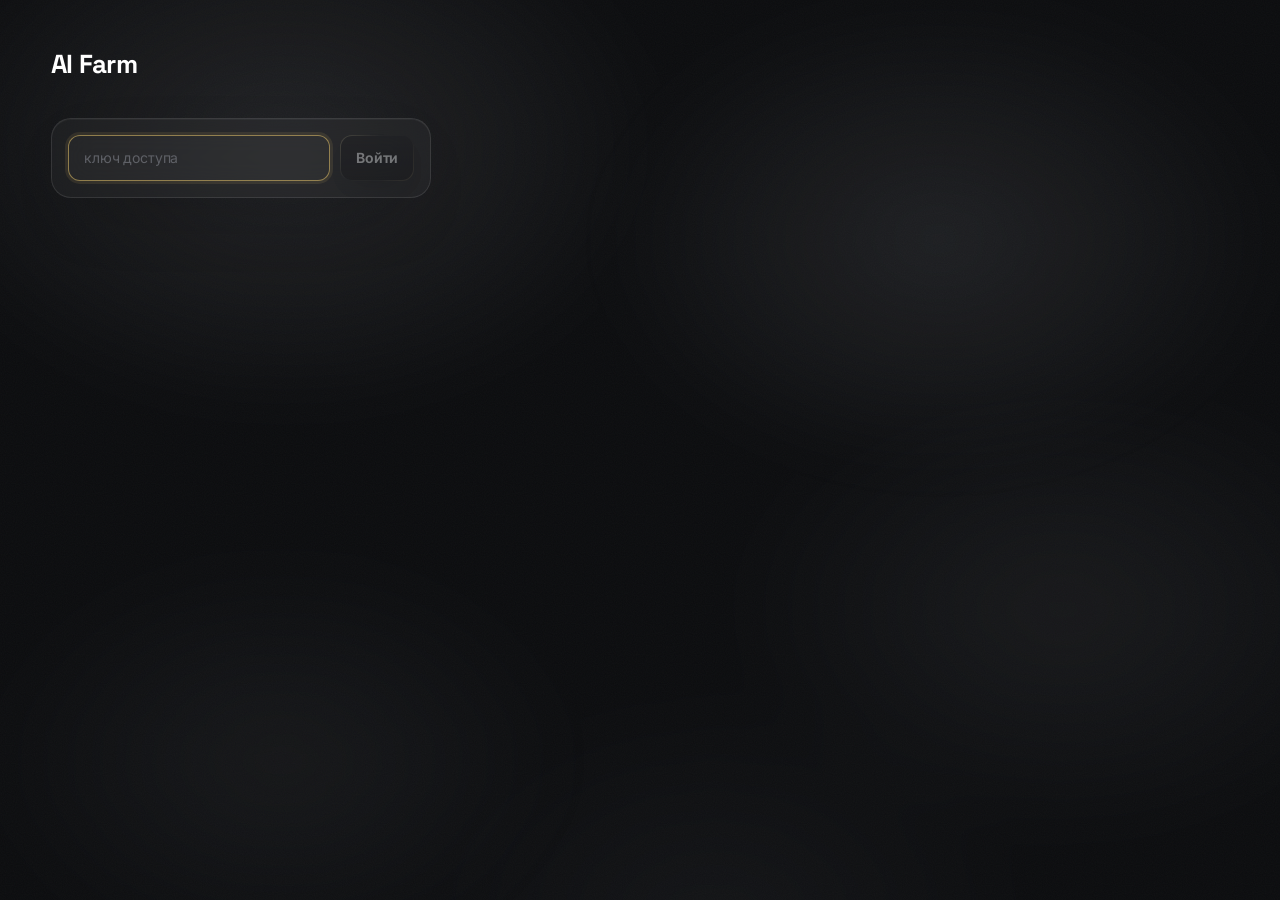
==== index.html @ 705cb027 "траты фермы за день по RunPod" ====
<!doctype html>
<html lang="ru">
  <head>
    <meta charset="UTF-8" />
    <meta name="viewport" content="width=device-width, initial-scale=1, viewport-fit=cover" />
    <meta name="theme-color" content="#050506" />
    <meta name="description" content="AI Farm — тренды, анализ, копия, судья, сохранение." />
    <meta name="apple-mobile-web-app-capable" content="yes" />
    <meta name="apple-mobile-web-app-status-bar-style" content="black-translucent" />
    <meta name="apple-mobile-web-app-title" content="AI Farm" />
    <link rel="icon" href="data:image/svg+xml,%3Csvg xmlns='http://www.w3.org/2000/svg' viewBox='0 0 64 64'%3E%3Cdefs%3E%3ClinearGradient id='g' x1='0' y1='0' x2='1' y2='1'%3E%3Cstop offset='0' stop-color='%23f4e3ad'/%3E%3Cstop offset='1' stop-color='%23a67f34'/%3E%3C/linearGradient%3E%3C/defs%3E%3Crect width='64' height='64' rx='16' fill='%23050506'/%3E%3Ctext x='32' y='43' font-size='26' font-family='Georgia,serif' font-weight='700' fill='url(%23g)' text-anchor='middle'%3EAF%3C/text%3E%3C/svg%3E" />
    <link rel="apple-touch-icon" href="data:image/svg+xml,%3Csvg xmlns='http://www.w3.org/2000/svg' viewBox='0 0 64 64'%3E%3Cdefs%3E%3ClinearGradient id='g' x1='0' y1='0' x2='1' y2='1'%3E%3Cstop offset='0' stop-color='%23f4e3ad'/%3E%3Cstop offset='1' stop-color='%23a67f34'/%3E%3C/linearGradient%3E%3C/defs%3E%3Crect width='64' height='64' rx='16' fill='%23050506'/%3E%3Ctext x='32' y='43' font-size='26' font-family='Georgia,serif' font-weight='700' fill='url(%23g)' text-anchor='middle'%3EAF%3C/text%3E%3C/svg%3E" />
    <link rel="manifest" href="./manifest.webmanifest" />
    <link rel="preconnect" href="https://fonts.googleapis.com" />
    <link rel="preconnect" href="https://fonts.gstatic.com" crossorigin />
    <link href="https://fonts.googleapis.com/css2?family=Space+Grotesk:wght@500;600;700&family=Inter:wght@400;500;600;700&display=swap" rel="stylesheet" />
    <title>AI Farm</title>
    <script type="module" crossorigin src="./assets/index-DPAg8Pio.js"></script>
    <link rel="stylesheet" crossorigin href="./assets/index-rNXYqJDM.css">
  </head>
  <body>
    <div id="root"></div>
  </body>
</html>
---- assets/index-rNXYqJDM.css ----
:root{--bg: #0c0d0f;--fg: #eef0f2;--mut: #9a9ca2;--dim: #5f6167;--gold: #dfc074;--gold-lite: #f4e3ad;--gold-deep: #a67f34;--ink: #14110a;--line: rgba(255, 255, 255, .1);--line-2: rgba(255, 255, 255, .06);--glass: rgba(255, 255, 255, .03);--glass-2: rgba(255, 255, 255, .05);--radius: 20px;--glow: 0 0 60px -14px rgba(223, 192, 116, .4);--shadow: 0 26px 70px -36px rgba(0, 0, 0, .95)}*{box-sizing:border-box}html,body{margin:0}html:before{content:"";position:fixed;top:-45%;right:-45%;bottom:-45%;left:-45%;z-index:-3;pointer-events:none;background:radial-gradient(closest-side,rgba(214,216,224,.11),transparent 66%),radial-gradient(closest-side,rgba(180,183,194,.07),transparent 66%),radial-gradient(closest-side,rgba(150,153,165,.05),transparent 66%);background-position:22% 16%,80% 66%,55% 95%;background-size:48% 48%,42% 42%,40% 40%;background-repeat:no-repeat;filter:blur(24px);animation:drift 20s ease-in-out infinite alternate}@keyframes drift{0%{transform:translate(-11%,-7%) scale(1) rotate(0)}50%{transform:translate(5%,4%) scale(1.1) rotate(7deg)}to{transform:translate(13%,9%) scale(1.2) rotate(-5deg)}}@media(prefers-reduced-motion:reduce){html:before{animation:none}}body{background:var(--bg);color:var(--fg);font:15px/1.55 Inter,-apple-system,BlinkMacSystemFont,Segoe UI,Roboto,system-ui,sans-serif;letter-spacing:-.011em;-webkit-font-smoothing:antialiased;min-height:100vh;overflow-x:hidden}body:before{content:"";position:fixed;top:-40%;right:-40%;bottom:-40%;left:-40%;z-index:-2;pointer-events:none;background:radial-gradient(closest-side,rgba(206,209,219,.1),transparent 65%),radial-gradient(closest-side,rgba(160,164,176,.07),transparent 65%);background-position:74% 26%,24% 82%;background-size:46% 46%,40% 40%;background-repeat:no-repeat;filter:blur(28px);animation:drift2 30s ease-in-out infinite alternate}@keyframes drift2{0%{transform:translate(9%,6%) scale(1) rotate(0)}50%{transform:translate(-3%,-2%) scale(1.08) rotate(-5deg)}to{transform:translate(-12%,-9%) scale(1.18) rotate(-10deg)}}body:after{content:"";position:fixed;top:0;right:0;bottom:0;left:0;z-index:-1;pointer-events:none;opacity:.035;background-image:url("data:image/svg+xml,%3Csvg xmlns='http://www.w3.org/2000/svg' width='140' height='140'%3E%3Cfilter id='n'%3E%3CfeTurbulence type='fractalNoise' baseFrequency='0.9' numOctaves='2'/%3E%3C/filter%3E%3Crect width='140' height='140' filter='url(%23n)'/%3E%3C/svg%3E")}.wrap{max-width:1500px;margin:0 auto;padding:44px clamp(20px,4vw,68px) 120px}header{display:flex;align-items:center;gap:14px;margin-bottom:34px}h1{font-family:Space Grotesk,-apple-system,sans-serif;font-size:26px;margin:0;font-weight:700;letter-spacing:-.03em;color:#fff}.sub{color:var(--mut);font-size:13px}.spend{flex:0 0 auto;font-size:12.5px;font-weight:600;color:#f6f3ec;background:var(--glass);border:1px solid var(--line);padding:7px 14px;border-radius:22px;white-space:nowrap;-webkit-backdrop-filter:blur(14px);backdrop-filter:blur(14px)}.tabs{display:flex;gap:4px;margin-bottom:28px;padding:6px;border-radius:16px;background:var(--glass);border:1px solid var(--line);-webkit-backdrop-filter:blur(18px);backdrop-filter:blur(18px);overflow-x:auto;-webkit-overflow-scrolling:touch;scrollbar-width:none;box-shadow:var(--shadow)}.tabs::-webkit-scrollbar{display:none}.tabs button{flex:1 1 0;white-space:nowrap;background:transparent;border:1px solid transparent;color:var(--mut);border-radius:11px;padding:10px 14px;font-size:13.5px;font-weight:600;transition:all .2s ease;display:inline-flex;align-items:center;justify-content:center;gap:7px}.tabs button svg{width:15px;height:15px;flex:0 0 auto;opacity:.85}.tabs button:hover{color:var(--fg)}.tabs button.on{color:#f6f3ec;border-color:#e7c56b59;background:linear-gradient(150deg,#e7c56b29,#e7c56b0d);box-shadow:0 5px 20px -8px #e7c56b80,inset 0 1px #ffffff14}input,select,button,textarea{font:inherit;color:var(--fg);letter-spacing:inherit;background:var(--glass);border:1px solid var(--line);border-radius:12px;padding:11px 15px;font-size:14px;transition:all .2s ease;outline:none}input::placeholder{color:var(--dim)}input[type=checkbox]{accent-color:var(--gold);width:17px;height:17px;cursor:pointer}input:focus,select:focus{border-color:#e7c56b8c;box-shadow:0 0 0 3px #e7c56b1a}button{cursor:pointer;font-weight:650}button:not(.ghost):not(.tabs button):not(.jactions button):not(.chip):not(.sel-btn){color:var(--fg);font-weight:650;border:1px solid transparent;background:linear-gradient(180deg,#1d1d21,#161619) padding-box,linear-gradient(130deg,rgba(244,227,173,.4),transparent 38%,transparent 66%,rgba(223,192,116,.22)) border-box;box-shadow:0 10px 26px -16px #000c}button:not(.ghost):not(.tabs button):not(.jactions button):not(.chip):not(.sel-btn):hover{filter:none;background:linear-gradient(180deg,#1d1d21,#161619) padding-box,linear-gradient(130deg,rgba(244,227,173,.7),transparent 40%,transparent 62%,rgba(223,192,116,.5)) border-box;box-shadow:0 0 14px -9px #dfc07466}button:hover{filter:brightness(1.05);transform:translateY(-1px)}button:active{transform:translateY(0)}button:disabled{opacity:.4;cursor:not-allowed;transform:none;filter:none}select{-webkit-appearance:none;-moz-appearance:none;appearance:none;cursor:pointer;padding-right:38px;background-image:url("data:image/svg+xml,%3Csvg xmlns='http://www.w3.org/2000/svg' width='12' height='8' viewBox='0 0 12 8'%3E%3Cpath d='M1 1.5L6 6.5L11 1.5' stroke='%23e7c56b' stroke-width='1.6' fill='none' stroke-linecap='round' stroke-linejoin='round'/%3E%3C/svg%3E");background-repeat:no-repeat;background-position:right 14px center;background-size:12px 8px}select:hover{border-color:#e7c56b66}select option{background:#14120b;color:var(--fg)}.sel{position:relative;display:inline-block}.sel-btn{display:inline-flex;align-items:center;gap:10px;justify-content:space-between;color:var(--fg);border:1px solid transparent;background:linear-gradient(180deg,#1b1b1f,#161619) padding-box,linear-gradient(130deg,rgba(244,227,173,.38),transparent 38%,transparent 66%,rgba(223,192,116,.2)) border-box;border-radius:11px;padding:10px 13px;font-size:14px;font-weight:600;cursor:pointer;min-width:132px;width:100%}.sel-btn:hover{background:linear-gradient(180deg,#1b1b1f,#161619) padding-box,linear-gradient(130deg,rgba(244,227,173,.7),transparent 40%,transparent 62%,rgba(223,192,116,.5)) border-box}.sel-chev{width:12px;height:8px;color:#f6f3ec;transition:transform .2s ease;flex:0 0 auto}.sel.open .sel-chev{transform:rotate(180deg)}.sel-list{position:absolute;top:calc(100% + 7px);left:0;min-width:100%;z-index:40;background:#17171b;border:1px solid rgba(223,192,116,.22);border-radius:13px;padding:6px;box-shadow:0 24px 54px -22px #000000e6;animation:seldrop .14s ease}@keyframes seldrop{0%{opacity:0;transform:translateY(-5px)}to{opacity:1;transform:none}}.sel-opt{padding:9px 12px;border-radius:8px;font-size:13.5px;color:var(--mut);cursor:pointer;white-space:nowrap;transition:all .12s ease}.sel-opt:hover{background:#ffffff12;color:var(--fg)}.sel-opt.on{color:#fff;background:#ffffff17;box-shadow:inset 2px 0 0 var(--gold)}.card,.job,.tcard,.stat,.pipe,.verdict,.tbl,.recipe{background:var(--glass);border:1px solid var(--line);border-radius:var(--radius);-webkit-backdrop-filter:blur(18px);backdrop-filter:blur(18px);box-shadow:var(--shadow),inset 0 1px #ffffff0a}.card{display:flex;gap:10px;padding:16px;align-items:center}.card input{flex:1}.toolbar{display:flex;align-items:center;gap:12px;margin-bottom:14px;flex-wrap:wrap}.run-analyze{margin:2px 0 18px;padding:12px 24px}.filters{display:flex;align-items:center;gap:10px;margin:4px 0 18px;flex-wrap:wrap}.filters .sub{color:var(--mut);font-size:13px}.own{display:flex;flex-direction:column;gap:12px;background:var(--glass);border:1px solid var(--line);border-radius:var(--radius);padding:16px;margin-bottom:22px;max-width:560px}.own .copyrow{padding:0}.cmp-grid{grid-template-columns:repeat(3,1fr)!important;gap:14px}@media(max-width:600px){.cmp-grid{grid-template-columns:repeat(2,1fr)!important}}@media(max-width:400px){.cmp-grid{grid-template-columns:1fr!important}}.cmp{padding:10px 10px 12px}.cmp-pair{display:grid;grid-template-columns:1fr 1fr;gap:6px}.cmp-side{position:relative}.cmp-side video{width:100%;aspect-ratio:9/16;object-fit:cover;border-radius:9px;background:#000;display:block}.cmp-side .noimg{display:grid;place-items:center;aspect-ratio:9/16;border-radius:9px;background:#0e0e11;color:var(--dim)}.cmp-lbl{position:absolute;top:6px;left:6px;z-index:2;font:700 10px system-ui;text-transform:uppercase;letter-spacing:.05em;background:#0000009e;color:#fff;padding:2px 8px;border-radius:12px}.cmp .ghost{width:100%;margin-top:10px;padding:9px;font-size:12.5px}.empty{color:var(--mut);text-align:center;padding:50px 20px}.jobs{margin-top:22px;display:grid;grid-template-columns:repeat(2,1fr);gap:14px;align-items:start}.job{padding:18px;transition:border-color .2s}.job.completed{border-color:#e7c56b52}.job.failed{border-color:#e0605257}.job-top{display:flex;align-items:center;gap:10px}.job-top code{color:var(--dim);font-size:12px}.engine{font-size:11px;font-weight:700;letter-spacing:.06em;text-transform:uppercase;background:var(--glass-2);border:1px solid var(--line);padding:3px 10px;border-radius:20px;color:#f6f3ec}.badge{margin-left:auto;font-size:11px;padding:3px 12px;border-radius:20px;text-transform:uppercase;letter-spacing:.05em;font-weight:700}.badge.waiting{background:#ffffff12;color:var(--mut)}.badge.active{background:#e7c56b24;color:#f6f3ec}.badge.completed{background:#78dc9629;color:#a6f0c4}.badge.failed{background:#e060522e;color:#f0a29a}.url{color:var(--mut);font-size:13px;margin:10px 0;overflow:hidden;text-overflow:ellipsis;white-space:nowrap}.bar{height:6px;background:#00000073;border-radius:6px;overflow:hidden}.fill{height:100%;background:linear-gradient(90deg,var(--gold-deep),var(--gold-lite));transition:width .4s ease;box-shadow:0 0 14px #e7c56b8c}.phase{color:var(--mut);font-size:12px;margin-top:8px}.track{display:flex;align-items:flex-start;gap:0;margin:14px 0 12px}.tstep{flex:1;display:flex;flex-direction:column;align-items:center;gap:6px;position:relative;text-align:center}.tstep:before{content:"";position:absolute;top:12px;left:-50%;width:100%;height:2px;background:var(--line);z-index:0}.tstep:first-child:before{display:none}.tstep.done:before,.tstep.active:before{background:linear-gradient(90deg,var(--gold-deep),var(--gold))}.tdot{position:relative;z-index:1;width:25px;height:25px;border-radius:50%;display:grid;place-items:center;font-size:11px;font-weight:800;background:var(--panel, #17181b);border:1.5px solid var(--line);color:var(--mut);transition:all .25s}.tstep.done .tdot{background:linear-gradient(150deg,var(--gold-lite),var(--gold-deep));border-color:transparent;color:#0c0d0f}.tstep.active .tdot{border-color:var(--gold);color:var(--gold);box-shadow:0 0 0 4px #dfc07424;animation:tpulse 1.6s ease-in-out infinite}.tstep.failed .tdot{border-color:#d66;color:#d66;box-shadow:0 0 0 4px #d25a5a24}.tlabel{font-size:10.5px;line-height:1.25;color:var(--mut);max-width:92px}.tstep.done .tlabel{color:#cdbf9a}.tstep.active .tlabel{color:var(--gold-lite);font-weight:650}.tstep.failed .tlabel{color:#d66}@keyframes tpulse{0%,to{box-shadow:0 0 0 3px #dfc0741a}50%{box-shadow:0 0 0 6px #dfc07433}}.job video{width:100%;max-width:300px;max-height:68vh;margin:12px auto 0;border-radius:12px;display:block;object-fit:contain;background:#000}.jcompare{display:flex;gap:10px;margin-top:12px;flex-wrap:wrap;align-items:flex-start}.jc-item{flex:1 1 130px;min-width:0;display:flex;flex-direction:column;gap:5px}.jc-l{font-size:10px;color:var(--gold);text-transform:uppercase;letter-spacing:.05em;font-weight:650}.jc-item video,.jc-item img{width:100%;max-width:none;margin:0;aspect-ratio:9 / 16;object-fit:cover;border-radius:10px;background:#000;display:block}.jc-item img{aspect-ratio:3 / 4}.thumb video{width:100%;height:100%;object-fit:cover;display:block;background:#050506}.err{color:#e8746e;font-size:13px;margin-top:8px}.grid{display:grid;grid-template-columns:repeat(auto-fill,minmax(198px,1fr));gap:16px}.tcard{overflow:hidden;display:flex;flex-direction:column;transition:transform .22s,box-shadow .22s,border-color .22s}.tcard:hover{transform:translateY(-4px);border-color:#e7c56b59;box-shadow:0 24px 54px -24px #e7c56b5c}.thumb{position:relative;display:block;aspect-ratio:9/16;background:#050506}.thumb img{width:100%;height:100%;object-fit:cover}.noimg{width:100%;height:100%;display:grid;place-items:center;color:#2a2c33;font-size:40px}.rank{position:absolute;top:9px;left:9px;background:linear-gradient(150deg,var(--gold-lite),var(--gold-deep));color:var(--ink);font-size:12px;font-weight:800;padding:3px 10px;border-radius:20px}.meta{padding:12px 14px}.meta .author{font-size:13.5px;font-weight:650;overflow:hidden;text-overflow:ellipsis;white-space:nowrap}.meta .stats{color:var(--mut);font-size:12px;margin-top:4px}.meta .date{color:var(--dim);font-size:11px;margin-top:3px}.copyrow{display:flex;flex-direction:column;gap:9px;padding:0 14px 14px}.chips{display:flex;gap:6px}.chip{flex:1;text-align:center;padding:10px 4px;font-size:12.5px;font-weight:650;border:1px solid var(--line);border-radius:11px;color:var(--mut);cursor:pointer;-webkit-user-select:none;user-select:none;background:var(--glass);transition:all .18s ease}.chip:hover{color:var(--fg);border-color:#ffffff2e}.chip.on{color:#fff;border-color:#dfc07480;background:#dfc0741a;box-shadow:inset 0 1px #ffffff0f}.copyrow .run{padding:10px;font-size:13px}.hint{color:var(--mut);font-size:12px;text-align:center}.hint b{color:#f6f3ec}.hint .muted,.muted{color:var(--mut);font-weight:500}.chip-price{display:block;margin-top:3px;font-size:11px;font-weight:700;color:var(--gold)}.chip.on .chip-price{color:var(--gold-lite)}.chainbox{margin-top:22px}.chain-toggle{width:100%;text-align:left;background:var(--glass);border:1px solid var(--line);border-radius:12px;padding:12px 15px;color:var(--fg);font-size:13.5px;font-weight:650;cursor:pointer}.chain-toggle:hover{border-color:#dfc07466}.chain{list-style:none;margin:12px 0 0;padding:0;display:flex;flex-direction:column;gap:10px}.chain-step{display:flex;gap:13px;align-items:flex-start;padding:13px 15px;background:var(--glass);border:1px solid var(--line);border-radius:12px}.chain-num{flex:none;width:26px;height:26px;border-radius:8px;display:grid;place-items:center;font-size:12.5px;font-weight:800;color:#0c0d0f;background:linear-gradient(150deg,var(--gold-lite),var(--gold-deep))}.chain-body{min-width:0}.chain-title{font-size:13.5px;font-weight:700;color:#f6f3ec;margin-bottom:3px}.chain-detail{font-size:12.5px;line-height:1.55;color:var(--mut)}.chain-engine{margin-top:6px;font-size:12px;line-height:1.5;color:var(--gold);background:#dfc07414;border-radius:8px;padding:6px 9px}.pcreator{background:var(--glass);border:1px solid var(--line);border-radius:16px;padding:18px}.pname{width:100%;padding:11px 14px;margin-bottom:14px;background:#00000059;border:1px solid var(--line);border-radius:11px;color:var(--fg);font-size:14px}.pname:focus{outline:none;border-color:#dfc07480}.pfields{display:grid;grid-template-columns:repeat(auto-fill,minmax(180px,1fr));gap:12px;margin-bottom:16px}.pfield{display:flex;flex-direction:column;gap:6px}.pfield>span{font-size:12px;color:var(--mut)}.pcreator .run{width:100%;padding:12px;font-size:14px}.pgrid{display:grid;grid-template-columns:repeat(auto-fill,minmax(220px,1fr));gap:16px;margin-top:12px}.pcard{background:var(--glass);border:1px solid var(--line);border-radius:16px;padding:12px}.pcard-cover{position:relative;display:block;width:100%;padding:0;border:none;border-radius:12px;overflow:hidden;cursor:pointer;background:#000}.pcard-cover:disabled{cursor:default}.pcard-cover img{width:100%;aspect-ratio:3/4;object-fit:cover;display:block;transition:transform .3s}.pcard-cover:hover img{transform:scale(1.04)}.pcard-open{position:absolute;bottom:8px;right:8px;font-size:11px;font-weight:700;color:#0c0d0f;background:linear-gradient(150deg,var(--gold-lite),var(--gold-deep));padding:4px 10px;border-radius:999px;opacity:0;transition:opacity .2s}.pcard-cover:hover .pcard-open{opacity:1}.pcard-meta{display:flex;align-items:center;gap:8px;margin-top:11px}.pcard-name{display:flex;flex-direction:column;gap:1px;min-width:0;flex:1}.pcard-name b{font-size:14.5px;color:#f6f3ec}.phandle{font-size:11.5px;color:var(--gold)}.phandle.big{font-size:14px;margin:2px 0 8px}.badge.ready{color:#8fd39b}.badge.generating{color:var(--gold)}.badge.failed{color:#d66}.pdel{background:none;border:none;color:var(--mut);cursor:pointer;font-size:13px;padding:2px 5px}.pdel:hover{color:#d66}.ptag{font-size:12px;color:var(--mut);margin-top:8px;line-height:1.45}.pshot-ph{width:100%;aspect-ratio:3/4;border-radius:9px;background:#ffffff0a;border:1px solid var(--line2)}.pshot-ph.load{background:linear-gradient(100deg,#ffffff08 30%,#dfc0741a,#ffffff08 70%);background-size:200% 100%;animation:pshimmer 1.4s ease-in-out infinite}.pshot-ph.fail{background:#d25a5a14;border-color:#d25a5a40}@keyframes pshimmer{0%{background-position:200% 0}to{background-position:-200% 0}}.psub{font-size:11px;text-transform:uppercase;letter-spacing:.08em;color:var(--gold);margin:14px 0 8px;font-weight:650}.bloggerbar{display:flex;align-items:center;gap:12px;flex-wrap:wrap;margin:12px 0 4px;padding:12px 15px;background:#dfc0740d;border:1px solid rgba(223,192,116,.28);border-radius:13px}.bloggerbar .bb-l{font-weight:700;color:var(--gold-lite);font-size:13.5px}.bloggerbar .sel{min-width:200px}.pmodal-backdrop{position:fixed;top:0;right:0;bottom:0;left:0;background:#000000b8;-webkit-backdrop-filter:blur(4px);backdrop-filter:blur(4px);z-index:1000;display:grid;place-items:center;padding:24px}.pmodal{background:#111214;border:1px solid var(--line);border-radius:20px;max-width:1000px;width:100%;max-height:90vh;overflow:auto;position:relative}.pmodal-x{position:absolute;top:14px;right:14px;z-index:2;width:34px;height:34px;border-radius:50%;border:1px solid var(--line);background:#00000080;color:var(--fg);font-size:15px;cursor:pointer}.pmodal-x:hover{border-color:var(--gold);color:var(--gold)}.pmodal-body{display:grid;grid-template-columns:1.2fr 1fr;gap:0}.pmodal-photos{padding:22px;border-right:1px solid var(--line2)}.pmodal-main{width:100%;aspect-ratio:3/4;border-radius:14px;overflow:hidden;background:#000;margin-bottom:14px}.pmodal-main img{width:100%;height:100%;object-fit:cover;display:block}.pmodal-thumbs{display:grid;grid-template-columns:repeat(auto-fill,minmax(64px,1fr));gap:7px}.pmthumb{padding:0;border:2px solid transparent;border-radius:9px;overflow:hidden;cursor:pointer;background:#000;position:relative}.pmthumb.on{border-color:var(--gold)}.pmthumb img{width:100%;aspect-ratio:3/4;object-fit:cover;display:block}.pmthumb span{position:absolute;bottom:3px;left:3px;font-size:9px;color:#fff;background:#0009;padding:1px 5px;border-radius:5px}.pmodal-info{padding:24px}.pmodal-info h2{font-size:24px;margin:0;letter-spacing:-.02em}.pabout{font-size:13.5px;color:var(--fg);line-height:1.6;margin:12px 0}.pthemes{display:flex;flex-wrap:wrap;gap:6px;margin:12px 0 16px}.pchip{font-size:11.5px;padding:4px 10px;border-radius:999px;background:#dfc0741a;color:var(--gold-lite);border:1px solid rgba(223,192,116,.25)}.pparams{display:grid;grid-template-columns:1fr 1fr;gap:6px 14px}.pparam{display:flex;justify-content:space-between;gap:8px;font-size:12.5px;padding:5px 0;border-bottom:1px solid var(--line2)}.pparam span{color:var(--mut)}.pparam b{color:#f6f3ec;font-weight:600;text-align:right}.pmodal-hint{margin-top:18px;font-size:12px;color:var(--mut);background:#ffffff08;border-radius:10px;padding:11px 13px;line-height:1.5}@media(max-width:720px){.pmodal-body{grid-template-columns:1fr}.pmodal-photos{border-right:none;border-bottom:1px solid var(--line2)}}.svc-list{display:flex;flex-direction:column;gap:12px}.svc-card{background:var(--glass);border:1px solid var(--line);border-radius:14px;overflow:hidden}.svc-card.open{border-color:#dfc07466}.svc-head{display:flex;align-items:center;gap:13px;width:100%;text-align:left;background:none;border:none;padding:15px 16px 10px;cursor:pointer;color:var(--fg)}.svc-head:disabled{cursor:default}.svc-num{flex:none;width:28px;height:28px;border-radius:9px;display:grid;place-items:center;font-size:13px;font-weight:800;color:#0c0d0f;background:linear-gradient(150deg,var(--gold-lite),var(--gold-deep))}.svc-info{display:flex;flex-direction:column;gap:2px;min-width:0;flex:1}.svc-title{font-size:14px;font-weight:700;color:#f6f3ec}.svc-role{font-size:12px;color:var(--mut);line-height:1.45}.svc-api{flex:none;font-family:ui-monospace,monospace;font-size:11.5px;color:var(--gold);background:#dfc07414;padding:4px 8px;border-radius:7px;white-space:nowrap}.svc-api em{color:var(--mut);font-style:normal}.svc-caret{flex:none;color:var(--mut);font-size:12px}.svc-conn{display:flex;flex-wrap:wrap;gap:7px;padding:0 16px 14px 57px}.svc-tag{font-size:11.5px;padding:3px 9px;border-radius:999px;border:1px solid var(--line);color:var(--mut)}.svc-tag.out{color:#d9c48a;border-color:#dfc0744d}.svc-tag.in{color:#9fb4d0;border-color:#8caad247}.svc-detail{padding:4px 16px 16px;border-top:1px solid var(--line-2)}.svc-meta{display:flex;flex-direction:column;gap:5px;font-size:12.5px;color:var(--mut);line-height:1.5;margin:12px 0 14px}.svc-meta b{color:#d9c48a;font-weight:650}.svc-detail .chain{margin-top:0}h3{font-size:15px;margin:28px 0 12px;font-weight:700;letter-spacing:-.02em}.cards{display:grid;grid-template-columns:repeat(auto-fit,minmax(124px,1fr));gap:12px}.stat{padding:16px;text-align:center}.stat .v{font-size:23px;font-weight:800;letter-spacing:-.03em;color:#fff}.stat .k{color:var(--mut);font-size:12px;margin-top:4px}.tbl{width:100%;border-collapse:collapse;font-size:13px;overflow:hidden}.tbl th,.tbl td{text-align:left;padding:11px 15px;border-bottom:1px solid var(--line-2)}.tbl th{color:var(--mut);font-weight:600;font-size:12px}.tbl tr:last-child td{border-bottom:none}.tbl td:not(:first-child),.tbl th:not(:first-child){text-align:right}.metrics{display:flex;gap:16px;margin:10px 0;color:var(--mut);font-size:13px;flex-wrap:wrap}.jactions{display:flex;gap:8px;margin-top:12px;flex-wrap:wrap}.jactions button{flex:1;padding:10px;font-size:12px;color:var(--fg);font-weight:600;border:1px solid transparent;background:linear-gradient(180deg,#1b1b1f,#161619) padding-box,linear-gradient(130deg,rgba(244,227,173,.35),transparent 38%,transparent 66%,rgba(223,192,116,.18)) border-box}.jactions button:hover{background:linear-gradient(180deg,#1b1b1f,#161619) padding-box,linear-gradient(130deg,rgba(244,227,173,.65),transparent 40%,transparent 62%,rgba(223,192,116,.45)) border-box}.verdict{margin-top:12px;padding:14px}.gold-tag{margin-left:8px;font-size:12px;color:#f6f3ec}.vtext{color:var(--mut);font-size:13px;margin-top:7px}.bugs{margin:8px 0 0;padding-left:18px;color:#e8746e;font-size:12px}.saved-ok{color:#a6f0c4;font-size:13px;margin-top:8px}.recipe{padding:12px;font-size:12px;overflow-x:auto;margin:8px 0;color:#f6f3ec;font-family:ui-monospace,SFMono-Regular,Menlo,monospace}.pipe{padding:22px;display:flex;flex-direction:column;gap:16px;max-width:580px}.pipe .row{display:flex;align-items:center;gap:12px;font-size:14px;flex-wrap:wrap}.pipe .row>span{color:var(--mut);font-size:13px}.pipe .row>span:first-child{min-width:86px}.pipe .chips{flex:1}.pipe button{padding:14px;font-size:15px}label{display:inline-flex;align-items:center;gap:8px;cursor:pointer}.flow{counter-reset:st;display:flex;align-items:center;gap:8px;flex-wrap:wrap;margin:6px 0 24px}.flow .step{position:relative;font-size:12.5px;font-weight:650;color:var(--fg);padding:9px 15px 9px 35px;border-radius:22px;border:1px solid transparent;background:linear-gradient(180deg,#1b1b1f,#161619) padding-box,linear-gradient(130deg,rgba(244,227,173,.3),transparent 48%,rgba(223,192,116,.15)) border-box}.flow .step{padding-left:40px}.flow .step:before{counter-increment:st;content:counter(st);position:absolute;left:13px;top:50%;transform:translateY(-53%);font-family:Space Grotesk,-apple-system,sans-serif;font-size:20px;font-weight:800;line-height:1;background:linear-gradient(160deg,#fff,var(--gold-lite) 45%,var(--gold-deep));-webkit-background-clip:text;background-clip:text;-webkit-text-fill-color:transparent}.flow .step:hover{transform:translateY(-1px)}.flow .arrow{position:relative;width:26px;height:2px;border-radius:2px;font-size:0;background:linear-gradient(90deg,#dfc074b3,#dfc07426)}.flow .arrow:after{content:"";position:absolute;right:-1px;top:50%;width:6px;height:6px;transform:translateY(-50%) rotate(45deg);border-top:2px solid rgba(223,192,116,.6);border-right:2px solid rgba(223,192,116,.6);border-radius:1px}.stepper{display:inline-flex;align-items:center;border-radius:11px;overflow:hidden;border:1px solid transparent;background:linear-gradient(180deg,#1b1b1f,#161619) padding-box,linear-gradient(130deg,rgba(244,227,173,.35),transparent 42%,rgba(223,192,116,.18)) border-box}.stepper .step{width:36px;padding:9px 0;text-align:center;color:var(--mut);cursor:pointer;-webkit-user-select:none;user-select:none;font-size:17px;line-height:1;transition:all .15s}.stepper .step:hover{color:var(--fg);background:#ffffff0d}.stepper .step-val{min-width:32px;text-align:center;font-weight:700;font-size:14px}.pipe .row .sel{flex:1}button.ghost{background:var(--glass-2);border:1px solid var(--line);color:var(--fg);font-weight:600}button.ghost:hover{border-color:#dfc07480;color:#fff}.analytics{margin-bottom:26px}.an-tables{display:grid;grid-template-columns:1fr 1fr;gap:18px;align-items:start}@media(max-width:720px){.an-tables{grid-template-columns:1fr}}@media(max-width:640px){.wrap{padding:28px 14px 100px}header{margin-bottom:22px}h1{font-size:21px}.card{flex-direction:column;align-items:stretch}.card input,.card select,.card button{width:100%}input,select,button{padding:12px 15px;font-size:16px}.toolbar>*{flex:1 1 auto}.grid{grid-template-columns:repeat(2,1fr);gap:12px}.jactions button{flex:1 1 46%;padding:11px}.tabs{gap:2px;padding:5px}.tabs button{flex:0 0 auto;padding:9px 12px;font-size:13px}.jobs{grid-template-columns:1fr}.pgrid{grid-template-columns:repeat(2,1fr);gap:12px}.pfields{grid-template-columns:1fr 1fr}.pparams{grid-template-columns:1fr}.pmodal-thumbs{grid-template-columns:repeat(auto-fill,minmax(52px,1fr))}.bloggerbar .sel{min-width:0;flex:1 1 100%}.tlabel{font-size:9.5px;max-width:62px}.flow{gap:4px}}@media(max-width:380px){.grid,.cards,.pgrid{grid-template-columns:1fr}}
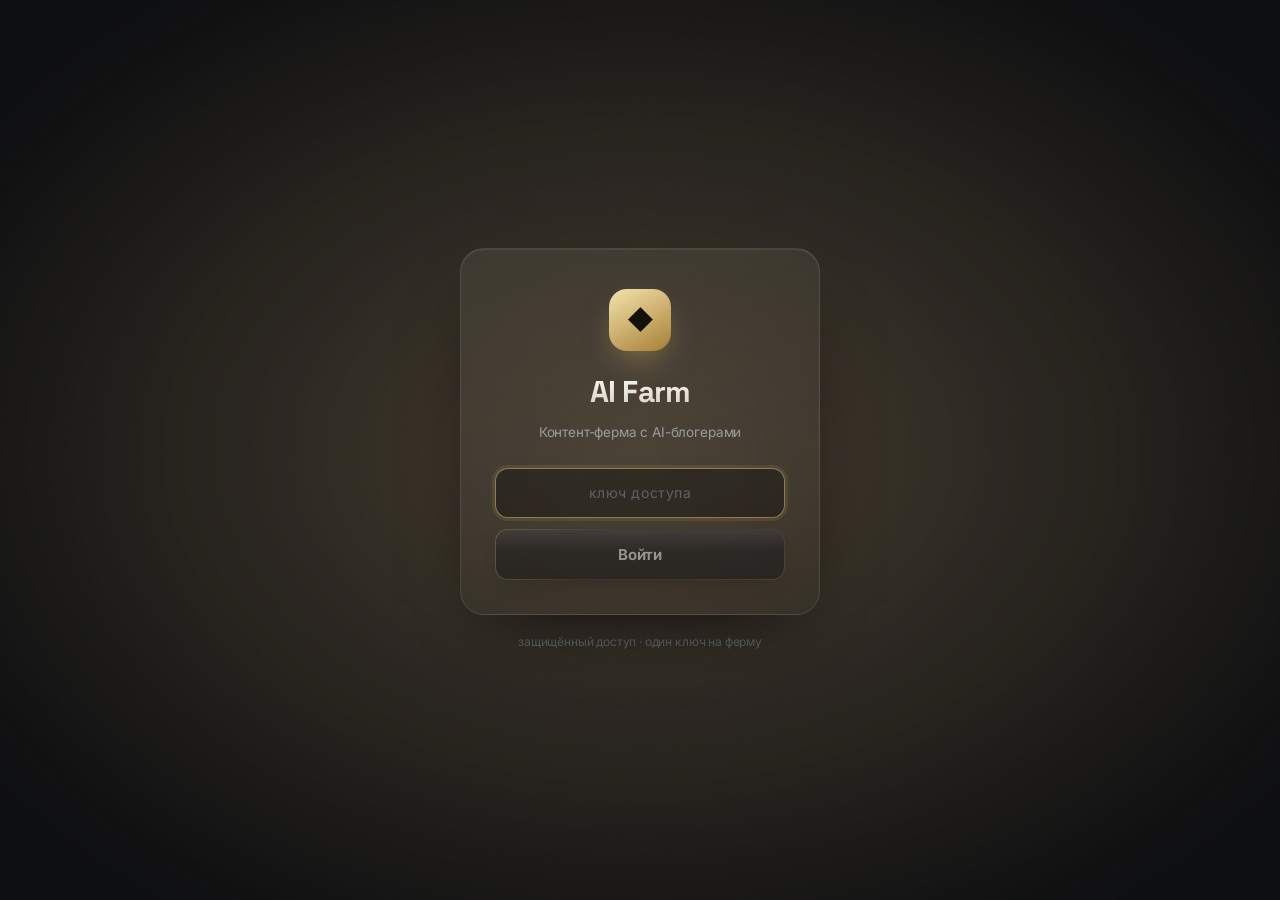
==== commit 7dc1108f: "fix: скоро-форматы в модалке проекта не выделяются по клику" ====
--- a/index.html
+++ b/index.html
@@ -15,8 +15,12 @@
     <link rel="preconnect" href="https://fonts.gstatic.com" crossorigin />
     <link href="https://fonts.googleapis.com/css2?family=Space+Grotesk:wght@500;600;700&family=Inter:wght@400;500;600;700&display=swap" rel="stylesheet" />
     <title>AI Farm</title>
-    <script type="module" crossorigin src="./assets/index-DPAg8Pio.js"></script>
-    <link rel="stylesheet" crossorigin href="./assets/index-rNXYqJDM.css">
+    <script type="module" crossorigin src="./assets/main-DyZEOJ1x.js"></script>
+    <link rel="modulepreload" crossorigin href="./assets/preload-helper-Cr7qieaH.js">
+    <link rel="modulepreload" crossorigin href="./assets/cas-Cx5bshoj.js">
+    <link rel="modulepreload" crossorigin href="./assets/CAS-erWx1poH.js">
+    <link rel="stylesheet" crossorigin href="./assets/cas-IDi69cFw.css">
+    <link rel="stylesheet" crossorigin href="./assets/main-NjHy4iji.css">
   </head>
   <body>
     <div id="root"></div>
--- a/assets/cas-IDi69cFw.css
+++ b/assets/cas-IDi69cFw.css
@@ -0,0 +1 @@
+:root{--bg: #0c0d0f;--fg: #eef0f2;--mut: #9a9ca2;--dim: #5f6167;--gold: #dfc074;--gold-lite: #f4e3ad;--gold-deep: #a67f34;--ink: #14110a;--line: rgba(255, 255, 255, .1);--line-2: rgba(255, 255, 255, .06);--glass: rgba(255, 255, 255, .03);--glass-2: rgba(255, 255, 255, .05);--radius: 20px;--glow: 0 0 60px -14px rgba(223, 192, 116, .4);--shadow: 0 26px 70px -36px rgba(0, 0, 0, .95)}*{box-sizing:border-box}html,body{margin:0}html:before{content:"";position:fixed;top:-45%;right:-45%;bottom:-45%;left:-45%;z-index:-3;pointer-events:none;background:radial-gradient(closest-side,rgba(214,216,224,.11),transparent 66%),radial-gradient(closest-side,rgba(180,183,194,.07),transparent 66%),radial-gradient(closest-side,rgba(150,153,165,.05),transparent 66%);background-position:22% 16%,80% 66%,55% 95%;background-size:48% 48%,42% 42%,40% 40%;background-repeat:no-repeat;filter:blur(24px);animation:drift 20s ease-in-out infinite alternate}@keyframes drift{0%{transform:translate(-11%,-7%) scale(1) rotate(0)}50%{transform:translate(5%,4%) scale(1.1) rotate(7deg)}to{transform:translate(13%,9%) scale(1.2) rotate(-5deg)}}@media(prefers-reduced-motion:reduce){html:before{animation:none}}body{background:var(--bg);color:var(--fg);font:15px/1.55 Inter,-apple-system,BlinkMacSystemFont,Segoe UI,Roboto,system-ui,sans-serif;letter-spacing:-.011em;-webkit-font-smoothing:antialiased;min-height:100vh;overflow-x:hidden}body:before{content:"";position:fixed;top:-40%;right:-40%;bottom:-40%;left:-40%;z-index:-2;pointer-events:none;background:radial-gradient(closest-side,rgba(206,209,219,.1),transparent 65%),radial-gradient(closest-side,rgba(160,164,176,.07),transparent 65%);background-position:74% 26%,24% 82%;background-size:46% 46%,40% 40%;background-repeat:no-repeat;filter:blur(28px);animation:drift2 30s ease-in-out infinite alternate}@keyframes drift2{0%{transform:translate(9%,6%) scale(1) rotate(0)}50%{transform:translate(-3%,-2%) scale(1.08) rotate(-5deg)}to{transform:translate(-12%,-9%) scale(1.18) rotate(-10deg)}}body:after{content:"";position:fixed;top:0;right:0;bottom:0;left:0;z-index:-1;pointer-events:none;opacity:.035;background-image:url("data:image/svg+xml,%3Csvg xmlns='http://www.w3.org/2000/svg' width='140' height='140'%3E%3Cfilter id='n'%3E%3CfeTurbulence type='fractalNoise' baseFrequency='0.9' numOctaves='2'/%3E%3C/filter%3E%3Crect width='140' height='140' filter='url(%23n)'/%3E%3C/svg%3E")}.wrap{max-width:1500px;margin:0 auto;padding:44px clamp(20px,4vw,68px) 120px}header{display:flex;align-items:center;gap:14px;margin-bottom:34px}h1{font-family:Space Grotesk,-apple-system,sans-serif;font-size:26px;margin:0;font-weight:700;letter-spacing:-.03em;color:#fff}.sub{color:var(--mut);font-size:13px}.spend{flex:0 0 auto;font-size:12.5px;font-weight:600;color:#f6f3ec;background:var(--glass);border:1px solid var(--line);padding:7px 14px;border-radius:22px;white-space:nowrap;-webkit-backdrop-filter:blur(14px);backdrop-filter:blur(14px)}.tabs{display:flex;gap:4px;margin-bottom:28px;padding:6px;border-radius:16px;background:var(--glass);border:1px solid var(--line);-webkit-backdrop-filter:blur(18px);backdrop-filter:blur(18px);overflow-x:auto;-webkit-overflow-scrolling:touch;scrollbar-width:none;box-shadow:var(--shadow)}.tabs::-webkit-scrollbar{display:none}.tabs button{flex:1 1 0;white-space:nowrap;background:transparent;border:1px solid transparent;color:var(--mut);border-radius:11px;padding:10px 14px;font-size:13.5px;font-weight:600;transition:all .2s ease;display:inline-flex;align-items:center;justify-content:center;gap:7px}.tabs button svg{width:15px;height:15px;flex:0 0 auto;opacity:.85}.tabs button:hover{color:var(--fg)}.tabs button.on{color:#f6f3ec;border-color:#e7c56b59;background:linear-gradient(150deg,#e7c56b29,#e7c56b0d);box-shadow:0 5px 20px -8px #e7c56b80,inset 0 1px #ffffff14}input,select,button,textarea{font:inherit;color:var(--fg);letter-spacing:inherit;background:var(--glass);border:1px solid var(--line);border-radius:12px;padding:11px 15px;font-size:14px;transition:all .2s ease;outline:none}input::placeholder{color:var(--dim)}input[type=checkbox]{accent-color:var(--gold);width:17px;height:17px;cursor:pointer}input:focus,select:focus{border-color:#e7c56b8c;box-shadow:0 0 0 3px #e7c56b1a}button{cursor:pointer;font-weight:650}button:not(.ghost):not(.tabs button):not(.jactions button):not(.chip):not(.sel-btn){color:var(--fg);font-weight:650;border:1px solid transparent;background:linear-gradient(180deg,#1d1d21,#161619) padding-box,linear-gradient(130deg,rgba(244,227,173,.4),transparent 38%,transparent 66%,rgba(223,192,116,.22)) border-box;box-shadow:0 10px 26px -16px #000c}button:not(.ghost):not(.tabs button):not(.jactions button):not(.chip):not(.sel-btn):hover{filter:none;background:linear-gradient(180deg,#1d1d21,#161619) padding-box,linear-gradient(130deg,rgba(244,227,173,.7),transparent 40%,transparent 62%,rgba(223,192,116,.5)) border-box;box-shadow:0 0 14px -9px #dfc07466}button:hover{filter:brightness(1.05);transform:translateY(-1px)}button:active{transform:translateY(0)}button:disabled{opacity:.4;cursor:not-allowed;transform:none;filter:none}select{-webkit-appearance:none;-moz-appearance:none;appearance:none;cursor:pointer;padding-right:38px;background-image:url("data:image/svg+xml,%3Csvg xmlns='http://www.w3.org/2000/svg' width='12' height='8' viewBox='0 0 12 8'%3E%3Cpath d='M1 1.5L6 6.5L11 1.5' stroke='%23e7c56b' stroke-width='1.6' fill='none' stroke-linecap='round' stroke-linejoin='round'/%3E%3C/svg%3E");background-repeat:no-repeat;background-position:right 14px center;background-size:12px 8px}select:hover{border-color:#e7c56b66}select option{background:#14120b;color:var(--fg)}.sel{position:relative;display:inline-block}.sel-btn{display:inline-flex;align-items:center;gap:10px;justify-content:space-between;color:var(--fg);border:1px solid transparent;background:linear-gradient(180deg,#1b1b1f,#161619) padding-box,linear-gradient(130deg,rgba(244,227,173,.38),transparent 38%,transparent 66%,rgba(223,192,116,.2)) border-box;border-radius:11px;padding:10px 13px;font-size:14px;font-weight:600;cursor:pointer;min-width:132px;width:100%}.sel-btn:hover{background:linear-gradient(180deg,#1b1b1f,#161619) padding-box,linear-gradient(130deg,rgba(244,227,173,.7),transparent 40%,transparent 62%,rgba(223,192,116,.5)) border-box}.sel-chev{width:12px;height:8px;color:#f6f3ec;transition:transform .2s ease;flex:0 0 auto}.sel.open .sel-chev{transform:rotate(180deg)}.sel-list{position:absolute;top:calc(100% + 7px);left:0;min-width:100%;z-index:40;background:#17171b;border:1px solid rgba(223,192,116,.22);border-radius:13px;padding:6px;box-shadow:0 24px 54px -22px #000000e6;animation:seldrop .14s ease}@keyframes seldrop{0%{opacity:0;transform:translateY(-5px)}to{opacity:1;transform:none}}.sel-opt{padding:9px 12px;border-radius:8px;font-size:13.5px;color:var(--mut);cursor:pointer;white-space:nowrap;transition:all .12s ease}.sel-opt:hover{background:#ffffff12;color:var(--fg)}.sel-opt.on{color:#fff;background:#ffffff17;box-shadow:inset 2px 0 0 var(--gold)}.card,.job,.tcard,.stat,.pipe,.verdict,.tbl,.recipe{background:var(--glass);border:1px solid var(--line);border-radius:var(--radius);-webkit-backdrop-filter:blur(18px);backdrop-filter:blur(18px);box-shadow:var(--shadow),inset 0 1px #ffffff0a}.card{display:flex;gap:10px;padding:16px;align-items:center}.card input{flex:1}.toolbar{display:flex;align-items:center;gap:12px;margin-bottom:14px;flex-wrap:wrap}.run-analyze{margin:2px 0 18px;padding:12px 24px}.filters{display:flex;align-items:center;gap:10px;margin:4px 0 18px;flex-wrap:wrap}.filters .sub{color:var(--mut);font-size:13px}.own{display:flex;flex-direction:column;gap:12px;background:var(--glass);border:1px solid var(--line);border-radius:var(--radius);padding:16px;margin-bottom:22px;max-width:560px}.own .copyrow{padding:0}.cmp-grid{grid-template-columns:repeat(3,1fr)!important;gap:14px}@media(max-width:600px){.cmp-grid{grid-template-columns:repeat(2,1fr)!important}}@media(max-width:400px){.cmp-grid{grid-template-columns:1fr!important}}.cmp{padding:10px 10px 12px}.cmp-pair{display:grid;grid-template-columns:1fr 1fr;gap:6px}.cmp-side{position:relative}.cmp-side video{width:100%;aspect-ratio:9/16;object-fit:cover;border-radius:9px;background:#000;display:block}.cmp-side .noimg{display:grid;place-items:center;aspect-ratio:9/16;border-radius:9px;background:#0e0e11;color:var(--dim)}.cmp-lbl{position:absolute;top:6px;left:6px;z-index:2;font:700 10px system-ui;text-transform:uppercase;letter-spacing:.05em;background:#0000009e;color:#fff;padding:2px 8px;border-radius:12px}.cmp .ghost{width:100%;margin-top:10px;padding:9px;font-size:12.5px}.empty{color:var(--mut);text-align:center;padding:50px 20px}.jobs{margin-top:22px;display:grid;grid-template-columns:repeat(2,1fr);gap:14px;align-items:start}.job{padding:18px;transition:border-color .2s}.job.completed{border-color:#e7c56b52}.job.failed{border-color:#e0605257}.job-top{display:flex;align-items:center;gap:10px}.job-top code{color:var(--dim);font-size:12px}.engine{font-size:11px;font-weight:700;letter-spacing:.06em;text-transform:uppercase;background:var(--glass-2);border:1px solid var(--line);padding:3px 10px;border-radius:20px;color:#f6f3ec}.badge{margin-left:auto;font-size:11px;padding:3px 12px;border-radius:20px;text-transform:uppercase;letter-spacing:.05em;font-weight:700}.badge.waiting{background:#ffffff12;color:var(--mut)}.badge.active{background:#e7c56b24;color:#f6f3ec}.badge.completed{background:#78dc9629;color:#a6f0c4}.badge.failed{background:#e060522e;color:#f0a29a}.url{color:var(--mut);font-size:13px;margin:10px 0;overflow:hidden;text-overflow:ellipsis;white-space:nowrap}.bar{height:6px;background:#00000073;border-radius:6px;overflow:hidden}.fill{height:100%;background:linear-gradient(90deg,var(--gold-deep),var(--gold-lite));transition:width .4s ease;box-shadow:0 0 14px #e7c56b8c}.phase{color:var(--mut);font-size:12px;margin-top:8px}.track{display:flex;align-items:flex-start;gap:0;margin:14px 0 12px}.tstep{flex:1;display:flex;flex-direction:column;align-items:center;gap:6px;position:relative;text-align:center}.tstep:before{content:"";position:absolute;top:12px;left:-50%;width:100%;height:2px;background:var(--line);z-index:0}.tstep:first-child:before{display:none}.tstep.done:before,.tstep.active:before{background:linear-gradient(90deg,var(--gold-deep),var(--gold))}.tdot{position:relative;z-index:1;width:25px;height:25px;border-radius:50%;display:grid;place-items:center;font-size:11px;font-weight:800;background:var(--panel, #17181b);border:1.5px solid var(--line);color:var(--mut);transition:all .25s}.tstep.done .tdot{background:linear-gradient(150deg,var(--gold-lite),var(--gold-deep));border-color:transparent;color:#0c0d0f}.tstep.active .tdot{border-color:var(--gold);color:var(--gold);box-shadow:0 0 0 4px #dfc07424;animation:tpulse 1.6s ease-in-out infinite}.tstep.failed .tdot{border-color:#d66;color:#d66;box-shadow:0 0 0 4px #d25a5a24}.tlabel{font-size:10.5px;line-height:1.25;color:var(--mut);max-width:92px}.tstep.done .tlabel{color:#cdbf9a}.tstep.active .tlabel{color:var(--gold-lite);font-weight:650}.tstep.failed .tlabel{color:#d66}@keyframes tpulse{0%,to{box-shadow:0 0 0 3px #dfc0741a}50%{box-shadow:0 0 0 6px #dfc07433}}.job video{width:100%;max-width:300px;max-height:68vh;margin:12px auto 0;border-radius:12px;display:block;object-fit:contain;background:#000}.jcompare{display:flex;gap:10px;margin-top:12px;flex-wrap:wrap;align-items:flex-start}.jc-item{flex:1 1 130px;min-width:0;display:flex;flex-direction:column;gap:5px}.jc-l{font-size:10px;color:var(--gold);text-transform:uppercase;letter-spacing:.05em;font-weight:650}.jc-item video,.jc-item img{width:100%;max-width:none;margin:0;aspect-ratio:9 / 16;object-fit:cover;border-radius:10px;background:#000;display:block}.jc-item img{aspect-ratio:3 / 4}.thumb video{width:100%;height:100%;object-fit:cover;display:block;background:#050506}.err{color:#e8746e;font-size:13px;margin-top:8px}.grid{display:grid;grid-template-columns:repeat(auto-fill,minmax(198px,1fr));gap:16px}.tcard{overflow:hidden;display:flex;flex-direction:column;transition:transform .22s,box-shadow .22s,border-color .22s}.tcard:hover{transform:translateY(-4px);border-color:#e7c56b59;box-shadow:0 24px 54px -24px #e7c56b5c}.thumb{position:relative;display:block;aspect-ratio:9/16;background:#050506}.thumb img{width:100%;height:100%;object-fit:cover}.noimg{width:100%;height:100%;display:grid;place-items:center;color:#2a2c33;font-size:40px}.rank{position:absolute;top:9px;left:9px;background:linear-gradient(150deg,var(--gold-lite),var(--gold-deep));color:var(--ink);font-size:12px;font-weight:800;padding:3px 10px;border-radius:20px}.meta{padding:12px 14px}.meta .author{font-size:13.5px;font-weight:650;overflow:hidden;text-overflow:ellipsis;white-space:nowrap}.meta .stats{color:var(--mut);font-size:12px;margin-top:4px}.meta .date{color:var(--dim);font-size:11px;margin-top:3px}.copyrow{display:flex;flex-direction:column;gap:9px;padding:0 14px 14px}.chips{display:flex;gap:6px}.chip{flex:1;text-align:center;padding:10px 4px;font-size:12.5px;font-weight:650;border:1px solid var(--line);border-radius:11px;color:var(--mut);cursor:pointer;-webkit-user-select:none;user-select:none;background:var(--glass);transition:all .18s ease}.chip:hover{color:var(--fg);border-color:#ffffff2e}.chip.on{color:#fff;border-color:#dfc07480;background:#dfc0741a;box-shadow:inset 0 1px #ffffff0f}.copyrow .run{padding:10px;font-size:13px}.hint{color:var(--mut);font-size:12px;text-align:center}.hint b{color:#f6f3ec}.hint .muted,.muted{color:var(--mut);font-weight:500}.chip-price{display:block;margin-top:3px;font-size:11px;font-weight:700;color:var(--gold)}.chip.on .chip-price{color:var(--gold-lite)}.chainbox{margin-top:22px}.chain-toggle{width:100%;text-align:left;background:var(--glass);border:1px solid var(--line);border-radius:12px;padding:12px 15px;color:var(--fg);font-size:13.5px;font-weight:650;cursor:pointer}.chain-toggle:hover{border-color:#dfc07466}.chain{list-style:none;margin:12px 0 0;padding:0;display:flex;flex-direction:column;gap:10px}.chain-step{display:flex;gap:13px;align-items:flex-start;padding:13px 15px;background:var(--glass);border:1px solid var(--line);border-radius:12px}.chain-num{flex:none;width:26px;height:26px;border-radius:8px;display:grid;place-items:center;font-size:12.5px;font-weight:800;color:#0c0d0f;background:linear-gradient(150deg,var(--gold-lite),var(--gold-deep))}.chain-body{min-width:0}.chain-title{font-size:13.5px;font-weight:700;color:#f6f3ec;margin-bottom:3px}.chain-detail{font-size:12.5px;line-height:1.55;color:var(--mut)}.chain-engine{margin-top:6px;font-size:12px;line-height:1.5;color:var(--gold);background:#dfc07414;border-radius:8px;padding:6px 9px}.pcreator{background:var(--glass);border:1px solid var(--line);border-radius:16px;padding:18px}.pname{width:100%;padding:11px 14px;margin-bottom:14px;background:#00000059;border:1px solid var(--line);border-radius:11px;color:var(--fg);font-size:14px}.pname:focus{outline:none;border-color:#dfc07480}.pfields{display:grid;grid-template-columns:repeat(auto-fill,minmax(180px,1fr));gap:12px;margin-bottom:16px}.pfield{display:flex;flex-direction:column;gap:6px}.pfield>span{font-size:12px;color:var(--mut)}.pcreator .run{width:100%;padding:12px;font-size:14px}.pgrid{display:grid;grid-template-columns:repeat(auto-fill,minmax(220px,1fr));gap:16px;margin-top:12px}.pcard{background:var(--glass);border:1px solid var(--line);border-radius:16px;padding:12px}.pcard-cover{position:relative;display:block;width:100%;padding:0;border:none;border-radius:12px;overflow:hidden;cursor:pointer;background:#000}.pcard-cover:disabled{cursor:default}.pcard-cover img{width:100%;aspect-ratio:3/4;object-fit:cover;display:block;transition:transform .3s}.pcard-cover:hover img{transform:scale(1.04)}.pcard-open{position:absolute;bottom:8px;right:8px;font-size:11px;font-weight:700;color:#0c0d0f;background:linear-gradient(150deg,var(--gold-lite),var(--gold-deep));padding:4px 10px;border-radius:999px;opacity:0;transition:opacity .2s}.pcard-cover:hover .pcard-open{opacity:1}.pcard-meta{display:flex;align-items:center;gap:8px;margin-top:11px}.pcard-name{display:flex;flex-direction:column;gap:1px;min-width:0;flex:1}.pcard-name b{font-size:14.5px;color:#f6f3ec}.phandle{font-size:11.5px;color:var(--gold)}.phandle.big{font-size:14px;margin:2px 0 8px}.badge.ready{color:#8fd39b}.badge.generating{color:var(--gold)}.badge.failed{color:#d66}.pdel{background:none;border:none;color:var(--mut);cursor:pointer;font-size:13px;padding:2px 5px}.pdel:hover{color:#d66}.ptag{font-size:12px;color:var(--mut);margin-top:8px;line-height:1.45}.pshot-ph{width:100%;aspect-ratio:3/4;border-radius:9px;background:#ffffff0a;border:1px solid var(--line2)}.pshot-ph.load{background:linear-gradient(100deg,#ffffff08 30%,#dfc0741a,#ffffff08 70%);background-size:200% 100%;animation:pshimmer 1.4s ease-in-out infinite}.pshot-ph.fail{background:#d25a5a14;border-color:#d25a5a40}@keyframes pshimmer{0%{background-position:200% 0}to{background-position:-200% 0}}.psub{font-size:11px;text-transform:uppercase;letter-spacing:.08em;color:var(--gold);margin:14px 0 8px;font-weight:650}.bloggerbar{display:flex;align-items:center;gap:12px;flex-wrap:wrap;margin:12px 0 4px;padding:12px 15px;background:#dfc0740d;border:1px solid rgba(223,192,116,.28);border-radius:13px}.bloggerbar .bb-l{font-weight:700;color:var(--gold-lite);font-size:13.5px}.bloggerbar .sel{min-width:200px}.pmodal-backdrop{position:fixed;top:0;right:0;bottom:0;left:0;background:#000000b8;-webkit-backdrop-filter:blur(4px);backdrop-filter:blur(4px);z-index:1000;display:grid;place-items:center;padding:24px}.pmodal{background:#111214;border:1px solid var(--line);border-radius:20px;max-width:1000px;width:100%;max-height:90vh;overflow:auto;position:relative}.pmodal-x{position:absolute;top:14px;right:14px;z-index:2;width:34px;height:34px;border-radius:50%;border:1px solid var(--line);background:#00000080;color:var(--fg);font-size:15px;cursor:pointer}.pmodal-x:hover{border-color:var(--gold);color:var(--gold)}.pmodal-body{display:grid;grid-template-columns:1.2fr 1fr;gap:0}.pmodal-photos{padding:22px;border-right:1px solid var(--line2)}.pmodal-main{width:100%;aspect-ratio:3/4;border-radius:14px;overflow:hidden;background:#000;margin-bottom:14px}.pmodal-main img{width:100%;height:100%;object-fit:cover;display:block}.pmodal-thumbs{display:grid;grid-template-columns:repeat(auto-fill,minmax(64px,1fr));gap:7px}.pmthumb{padding:0;border:2px solid transparent;border-radius:9px;overflow:hidden;cursor:pointer;background:#000;position:relative}.pmthumb.on{border-color:var(--gold)}.pmthumb img{width:100%;aspect-ratio:3/4;object-fit:cover;display:block}.pmthumb span{position:absolute;bottom:3px;left:3px;font-size:9px;color:#fff;background:#0009;padding:1px 5px;border-radius:5px}.pmodal-info{padding:24px}.pmodal-info h2{font-size:24px;margin:0;letter-spacing:-.02em}.pabout{font-size:13.5px;color:var(--fg);line-height:1.6;margin:12px 0}.pthemes{display:flex;flex-wrap:wrap;gap:6px;margin:12px 0 16px}.pchip{font-size:11.5px;padding:4px 10px;border-radius:999px;background:#dfc0741a;color:var(--gold-lite);border:1px solid rgba(223,192,116,.25)}.pparams{display:grid;grid-template-columns:1fr 1fr;gap:6px 14px}.pparam{display:flex;justify-content:space-between;gap:8px;font-size:12.5px;padding:5px 0;border-bottom:1px solid var(--line2)}.pparam span{color:var(--mut)}.pparam b{color:#f6f3ec;font-weight:600;text-align:right}.pmodal-hint{margin-top:18px;font-size:12px;color:var(--mut);background:#ffffff08;border-radius:10px;padding:11px 13px;line-height:1.5}@media(max-width:720px){.pmodal-body{grid-template-columns:1fr}.pmodal-photos{border-right:none;border-bottom:1px solid var(--line2)}}.svc-list{display:flex;flex-direction:column;gap:12px}.svc-card{background:var(--glass);border:1px solid var(--line);border-radius:14px;overflow:hidden}.svc-card.open{border-color:#dfc07466}.svc-head{display:flex;align-items:center;gap:13px;width:100%;text-align:left;background:none;border:none;padding:15px 16px 10px;cursor:pointer;color:var(--fg)}.svc-head:disabled{cursor:default}.svc-num{flex:none;width:28px;height:28px;border-radius:9px;display:grid;place-items:center;font-size:13px;font-weight:800;color:#0c0d0f;background:linear-gradient(150deg,var(--gold-lite),var(--gold-deep))}.svc-info{display:flex;flex-direction:column;gap:2px;min-width:0;flex:1}.svc-title{font-size:14px;font-weight:700;color:#f6f3ec}.svc-role{font-size:12px;color:var(--mut);line-height:1.45}.svc-api{flex:none;font-family:ui-monospace,monospace;font-size:11.5px;color:var(--gold);background:#dfc07414;padding:4px 8px;border-radius:7px;white-space:nowrap}.svc-api em{color:var(--mut);font-style:normal}.svc-caret{flex:none;color:var(--mut);font-size:12px}.svc-conn{display:flex;flex-wrap:wrap;gap:7px;padding:0 16px 14px 57px}.svc-tag{font-size:11.5px;padding:3px 9px;border-radius:999px;border:1px solid var(--line);color:var(--mut)}.svc-tag.out{color:#d9c48a;border-color:#dfc0744d}.svc-tag.in{color:#9fb4d0;border-color:#8caad247}.svc-detail{padding:4px 16px 16px;border-top:1px solid var(--line-2)}.svc-meta{display:flex;flex-direction:column;gap:5px;font-size:12.5px;color:var(--mut);line-height:1.5;margin:12px 0 14px}.svc-meta b{color:#d9c48a;font-weight:650}.svc-detail .chain{margin-top:0}h3{font-size:15px;margin:28px 0 12px;font-weight:700;letter-spacing:-.02em}.cards{display:grid;grid-template-columns:repeat(auto-fit,minmax(124px,1fr));gap:12px}.stat{padding:16px;text-align:center}.stat .v{font-size:23px;font-weight:800;letter-spacing:-.03em;color:#fff}.stat .k{color:var(--mut);font-size:12px;margin-top:4px}.tbl{width:100%;border-collapse:collapse;font-size:13px;overflow:hidden}.tbl th,.tbl td{text-align:left;padding:11px 15px;border-bottom:1px solid var(--line-2)}.tbl th{color:var(--mut);font-weight:600;font-size:12px}.tbl tr:last-child td{border-bottom:none}.tbl td:not(:first-child),.tbl th:not(:first-child){text-align:right}.metrics{display:flex;gap:16px;margin:10px 0;color:var(--mut);font-size:13px;flex-wrap:wrap}.jactions{display:flex;gap:8px;margin-top:12px;flex-wrap:wrap}.jactions button{flex:1;padding:10px;font-size:12px;color:var(--fg);font-weight:600;border:1px solid transparent;background:linear-gradient(180deg,#1b1b1f,#161619) padding-box,linear-gradient(130deg,rgba(244,227,173,.35),transparent 38%,transparent 66%,rgba(223,192,116,.18)) border-box}.jactions button:hover{background:linear-gradient(180deg,#1b1b1f,#161619) padding-box,linear-gradient(130deg,rgba(244,227,173,.65),transparent 40%,transparent 62%,rgba(223,192,116,.45)) border-box}.verdict{margin-top:12px;padding:14px}.gold-tag{margin-left:8px;font-size:12px;color:#f6f3ec}.vtext{color:var(--mut);font-size:13px;margin-top:7px}.bugs{margin:8px 0 0;padding-left:18px;color:#e8746e;font-size:12px}.saved-ok{color:#a6f0c4;font-size:13px;margin-top:8px}.recipe{padding:12px;font-size:12px;overflow-x:auto;margin:8px 0;color:#f6f3ec;font-family:ui-monospace,SFMono-Regular,Menlo,monospace}.pipe{padding:22px;display:flex;flex-direction:column;gap:16px;max-width:580px}.pipe .row{display:flex;align-items:center;gap:12px;font-size:14px;flex-wrap:wrap}.pipe .row>span{color:var(--mut);font-size:13px}.pipe .row>span:first-child{min-width:86px}.pipe .chips{flex:1}.pipe button{padding:14px;font-size:15px}label{display:inline-flex;align-items:center;gap:8px;cursor:pointer}.flow{counter-reset:st;display:flex;align-items:center;gap:8px;flex-wrap:wrap;margin:6px 0 24px}.flow .step{position:relative;font-size:12.5px;font-weight:650;color:var(--fg);padding:9px 15px 9px 35px;border-radius:22px;border:1px solid transparent;background:linear-gradient(180deg,#1b1b1f,#161619) padding-box,linear-gradient(130deg,rgba(244,227,173,.3),transparent 48%,rgba(223,192,116,.15)) border-box}.flow .step{padding-left:40px}.flow .step:before{counter-increment:st;content:counter(st);position:absolute;left:13px;top:50%;transform:translateY(-53%);font-family:Space Grotesk,-apple-system,sans-serif;font-size:20px;font-weight:800;line-height:1;background:linear-gradient(160deg,#fff,var(--gold-lite) 45%,var(--gold-deep));-webkit-background-clip:text;background-clip:text;-webkit-text-fill-color:transparent}.flow .step:hover{transform:translateY(-1px)}.flow .arrow{position:relative;width:26px;height:2px;border-radius:2px;font-size:0;background:linear-gradient(90deg,#dfc074b3,#dfc07426)}.flow .arrow:after{content:"";position:absolute;right:-1px;top:50%;width:6px;height:6px;transform:translateY(-50%) rotate(45deg);border-top:2px solid rgba(223,192,116,.6);border-right:2px solid rgba(223,192,116,.6);border-radius:1px}.stepper{display:inline-flex;align-items:center;border-radius:11px;overflow:hidden;border:1px solid transparent;background:linear-gradient(180deg,#1b1b1f,#161619) padding-box,linear-gradient(130deg,rgba(244,227,173,.35),transparent 42%,rgba(223,192,116,.18)) border-box}.stepper .step{width:36px;padding:9px 0;text-align:center;color:var(--mut);cursor:pointer;-webkit-user-select:none;user-select:none;font-size:17px;line-height:1;transition:all .15s}.stepper .step:hover{color:var(--fg);background:#ffffff0d}.stepper .step-val{min-width:32px;text-align:center;font-weight:700;font-size:14px}.pipe .row .sel{flex:1}button.ghost{background:var(--glass-2);border:1px solid var(--line);color:var(--fg);font-weight:600}button.ghost:hover{border-color:#dfc07480;color:#fff}.analytics{margin-bottom:26px}.an-tables{display:grid;grid-template-columns:1fr 1fr;gap:18px;align-items:start}@media(max-width:720px){.an-tables{grid-template-columns:1fr}}@media(max-width:640px){.wrap{padding:28px 14px 100px}header{margin-bottom:22px}h1{font-size:21px}.card{flex-direction:column;align-items:stretch}.card input,.card select,.card button{width:100%}input,select,button{padding:12px 15px;font-size:16px}.toolbar>*{flex:1 1 auto}.grid{grid-template-columns:repeat(2,1fr);gap:12px}.jactions button{flex:1 1 46%;padding:11px}.tabs{gap:2px;padding:5px}.tabs button{flex:0 0 auto;padding:9px 12px;font-size:13px}.jobs{grid-template-columns:1fr}.pgrid{grid-template-columns:repeat(2,1fr);gap:12px}.pfields{grid-template-columns:1fr 1fr}.pparams{grid-template-columns:1fr}.pmodal-thumbs{grid-template-columns:repeat(auto-fill,minmax(52px,1fr))}.bloggerbar .sel{min-width:0;flex:1 1 100%}.tlabel{font-size:9.5px;max-width:62px}.flow{gap:4px}}@media(max-width:380px){.grid,.cards,.pgrid{grid-template-columns:1fr}}.app{display:flex;min-height:100vh;align-items:stretch}.app>.wrap{display:none}.scrim{display:none}.sidebar{width:256px;flex:0 0 256px;position:sticky;top:0;height:100vh;display:flex;flex-direction:column;background:#121316b8;-webkit-backdrop-filter:blur(18px);backdrop-filter:blur(18px);border-right:1px solid var(--line);z-index:40}.side-brand{display:flex;align-items:center;gap:10px;padding:22px 22px 16px;font-size:19px;font-weight:800;letter-spacing:-.02em;color:#fff}.side-logo{color:var(--gold);font-size:16px}.side-nav{flex:1;overflow-y:auto;padding:6px 12px 14px;scrollbar-width:thin}.side-nav::-webkit-scrollbar{width:6px}.side-nav::-webkit-scrollbar-thumb{background:#ffffff14;border-radius:6px}.nav-group{margin-bottom:16px}.nav-title{font-size:10.5px;text-transform:uppercase;letter-spacing:.12em;color:var(--mut);font-weight:700;padding:0 12px 7px}.nav-item{display:flex;align-items:center;gap:11px;width:100%;text-align:left;padding:9px 12px;margin-bottom:2px;background:none;border:1px solid transparent;border-radius:10px;color:var(--mut);font-size:13.5px;font-weight:550;cursor:pointer;transition:all .15s}.nav-item svg{width:17px;height:17px;flex:0 0 auto;opacity:.8}.nav-item span{flex:1;min-width:0}.nav-item:hover{color:var(--fg);background:#ffffff0a}.nav-item.on{color:#f6f3ec;background:linear-gradient(100deg,#dfc07429,#dfc0740d);border-color:#dfc0744d}.nav-item.on svg{opacity:1;color:var(--gold)}.nav-badge{flex:0 0 auto;font-size:10.5px;font-weight:800;color:#0c0d0f;background:var(--gold);border-radius:999px;padding:1px 7px}.side-foot{padding:14px;border-top:1px solid var(--line)}.side-spend{font-size:12.5px;color:var(--mut)}.side-spend b{color:var(--gold-lite)}.main{flex:1;min-width:0;display:flex;flex-direction:column}.topbar{position:sticky;top:0;z-index:30;display:flex;align-items:center;gap:14px;padding:14px clamp(16px,3vw,40px);background:#0c0d0fb3;-webkit-backdrop-filter:blur(14px);backdrop-filter:blur(14px);border-bottom:1px solid var(--line)}.page-title{flex:1;font-size:18px;font-weight:750;letter-spacing:-.01em;color:#f6f3ec}.top-right .spend{font-size:12.5px}.burger{display:none;flex-direction:column;gap:4px;width:38px;height:34px;padding:8px;background:var(--glass);border:1px solid var(--line);border-radius:10px;cursor:pointer}.burger span{display:block;height:2px;background:var(--fg);border-radius:2px}.content{flex:1;padding:clamp(18px,3vw,34px);max-width:1500px;width:100%}.coming{max-width:620px;padding:32px;background:var(--glass);border:1px solid var(--line);border-radius:18px}.coming-badge{display:inline-block;font-size:11px;font-weight:800;text-transform:uppercase;letter-spacing:.08em;color:#0c0d0f;background:linear-gradient(150deg,var(--gold-lite),var(--gold-deep));padding:4px 11px;border-radius:999px}.coming h2{font-size:26px;margin:16px 0 8px;letter-spacing:-.02em}.coming-desc{color:var(--mut);font-size:15px;line-height:1.6}.coming-list{margin:18px 0 0;padding:0;list-style:none;display:flex;flex-direction:column;gap:9px}.coming-list li{position:relative;padding-left:26px;font-size:13.5px;color:var(--fg)}.coming-list li:before{content:"✦";position:absolute;left:4px;color:var(--gold)}.coming-hint{margin-top:20px;font-size:12.5px;color:var(--mut);background:#ffffff08;border-radius:10px;padding:11px 13px}.settings{display:flex;flex-direction:column;gap:16px;max-width:760px}.scard{background:var(--glass);border:1px solid var(--line);border-radius:16px;overflow:hidden}.scard-head{padding:18px 20px 0}.scard-head h3{font-size:16px;margin:0}.scard-head p{color:var(--mut);font-size:13px;margin:5px 0 0}.scard-body{padding:16px 20px 20px}.sform{display:flex;flex-direction:column;gap:12px;margin-bottom:16px}.sform label{display:flex;flex-direction:column;gap:6px}.sform label span{font-size:12px;color:var(--mut)}.sform input{padding:11px 13px;background:#00000059;border:1px solid var(--line);border-radius:10px;color:var(--fg);font-size:14px}.sform input:focus{outline:none;border-color:#dfc07480}.srow{display:flex;gap:10px;flex-wrap:wrap}.krow{display:flex;align-items:center;gap:12px;margin-bottom:14px}.klabel{font-size:12px;color:var(--mut)}.kval{font-family:ui-monospace,monospace;color:var(--gold);background:#dfc07414;padding:4px 10px;border-radius:7px}.soon-rows{display:flex;flex-direction:column;gap:8px}.soon-row{display:flex;justify-content:space-between;align-items:center;font-size:13.5px;color:var(--fg);padding:9px 0;border-bottom:1px solid var(--line2)}.soon-tag,.soon-row .soon-tag{font-size:10.5px;text-transform:uppercase;letter-spacing:.05em;color:var(--gold);background:#dfc0741a;border-radius:999px;padding:2px 8px}.roles-tbl{border:1px solid var(--line);border-radius:12px;overflow:hidden}.roles-head,.roles-row{display:grid;grid-template-columns:1.6fr repeat(5,1fr);align-items:center}.roles-head{background:#ffffff08;font-size:11px;text-transform:uppercase;letter-spacing:.04em;color:var(--gold)}.roles-head>div,.roles-row>div{padding:11px 10px}.roles-row{border-top:1px solid var(--line2);font-size:13px}.rname b{display:block}.rname span{font-size:11.5px;color:var(--mut)}.rp{text-align:center}.rp .yes{color:#8fd39b}.rp .no{color:var(--mut)}.plan{display:flex;align-items:baseline;gap:12px}.plan-name{font-size:22px;font-weight:800;color:var(--gold-lite)}.plan-sub{color:var(--mut);font-size:13px}.billnum{font-size:24px}.billnum b{color:var(--gold)}.billnum span{color:var(--mut);font-size:15px}.billbar{height:8px;background:#0006;border-radius:8px;overflow:hidden;margin-top:12px}.billfill{height:100%;background:linear-gradient(90deg,var(--gold-deep),var(--gold))}@media(max-width:860px){.sidebar{position:fixed;left:0;top:0;transform:translate(-100%);transition:transform .25s ease;box-shadow:0 0 40px #00000080}.app.nav-open .sidebar{transform:translate(0)}.app.nav-open .scrim{display:block;position:fixed;top:0;right:0;bottom:0;left:0;background:#00000080;z-index:35}.burger{display:flex}.roles-head{display:none}.roles-row{grid-template-columns:1fr;gap:0}.roles-row .rp{display:flex;justify-content:space-between;padding:6px 12px}}.side-cta{margin:0 16px 10px;padding:11px;border:none!important;border-radius:12px;font-weight:700;font-size:13.5px;color:#0c0d0f!important;background:linear-gradient(150deg,var(--gold-lite),var(--gold-deep))!important;box-shadow:0 8px 20px -10px #dfc07499}.side-cta:hover{filter:brightness(1.05);transform:translateY(-1px)}.dash{display:flex;flex-direction:column;gap:20px;max-width:1000px}.dash-hero{display:flex;align-items:center;justify-content:space-between;gap:20px;flex-wrap:wrap;padding:26px 28px;background:linear-gradient(120deg,rgba(223,192,116,.08),var(--glass));border:1px solid rgba(223,192,116,.25);border-radius:18px}.dash-hero h2{font-size:24px;margin:0 0 6px;letter-spacing:-.02em}.dash-start{padding:13px 20px!important;font-size:14px}.dash-steps{display:grid;grid-template-columns:repeat(auto-fit,minmax(210px,1fr));gap:14px}.dstep{position:relative;text-align:left;display:flex;flex-direction:column;gap:8px;padding:18px;align-items:flex-start;background:var(--glass);border:1px solid var(--line);border-radius:16px;cursor:pointer;transition:all .18s}.dstep:hover{border-color:#dfc07473;transform:translateY(-3px)}.dstep-n{position:absolute;top:14px;right:16px;font-size:13px;font-weight:800;color:var(--gold-deep)}.dstep-ic{width:40px;height:40px;border-radius:12px;display:grid;place-items:center;background:#dfc0741a}.dstep-ic svg{width:20px;height:20px;color:var(--gold)}.dstep-t{font-size:15px;font-weight:700;color:#f6f3ec}.dstep-d{font-size:12.5px;color:var(--mut);line-height:1.5}.dstep-cta{font-size:12.5px;font-weight:650;color:var(--gold);margin-top:2px}.dash-stats{display:grid;grid-template-columns:repeat(auto-fit,minmax(150px,1fr));gap:12px}.dstat{padding:16px 18px;background:var(--glass);border:1px solid var(--line);border-radius:14px}.dstat-l{display:block;font-size:12px;color:var(--mut);margin-bottom:6px}.dstat-v{font-size:22px;font-weight:800;color:#f6f3ec}.dstat-v em{font-size:14px;font-weight:500;color:var(--mut);font-style:normal}.side-brand{justify-content:space-between}.side-name{flex:1}.side-collapse{width:26px;height:26px;padding:0;flex:0 0 auto;background:var(--glass);border:1px solid var(--line);border-radius:8px;color:var(--mut);font-size:14px;line-height:1;cursor:pointer}.side-search{padding:0 14px 12px}.side-search input{width:100%;padding:9px 12px;background:#0000004d;border:1px solid var(--line);border-radius:10px;color:var(--fg);font-size:13px}.side-search input:focus{outline:none;border-color:#dfc07480}.nav-empty{padding:8px 14px;font-size:12.5px;color:var(--mut)}.side-cta{display:flex;align-items:center;justify-content:center;gap:8px}.side-profile{display:flex;align-items:center;gap:10px;width:100%;margin-top:10px;padding:9px 10px;background:var(--glass);border:1px solid var(--line);border-radius:12px;cursor:pointer;color:var(--fg)}.side-profile:hover{border-color:#dfc07466}.side-avatar{width:32px;height:32px;border-radius:50%;display:grid;place-items:center;font-weight:800;font-size:14px;color:#0c0d0f;background:linear-gradient(150deg,var(--gold-lite),var(--gold-deep));flex:0 0 auto}.side-pinfo{flex:1;min-width:0;display:flex;flex-direction:column;text-align:left}.side-pinfo b{font-size:13px;color:#f6f3ec;white-space:nowrap;overflow:hidden;text-overflow:ellipsis}.side-pinfo span{font-size:11px;color:var(--mut)}.side-profile svg{width:15px;height:15px;color:var(--mut);flex:0 0 auto}@media(min-width:861px){.app.collapsed .sidebar{width:72px;flex:0 0 72px}.app.collapsed .side-name,.app.collapsed .nav-title,.app.collapsed .nav-item>span,.app.collapsed .cta-txt,.app.collapsed .side-search,.app.collapsed .side-spend,.app.collapsed .side-pinfo,.app.collapsed .side-profile>svg,.app.collapsed .nav-badge{display:none}.app.collapsed .side-brand{padding:20px 0 14px;justify-content:center;gap:0}.app.collapsed .side-collapse{position:absolute;top:18px;right:8px}.app.collapsed .side-logo{font-size:20px}.app.collapsed .nav-item,.app.collapsed .side-cta,.app.collapsed .side-profile{justify-content:center;padding-left:0;padding-right:0}.app.collapsed .side-cta{margin:0 12px 10px}.app.collapsed .nav-group{margin-bottom:8px}}.acct-chip{display:flex;align-items:center;gap:9px;padding:5px 6px 5px 12px;background:var(--glass);border:1px solid var(--line);border-radius:999px;cursor:pointer;color:var(--fg)}.acct-chip:hover{border-color:#dfc07466}.acct-name{font-size:13px;font-weight:600;max-width:160px;white-space:nowrap;overflow:hidden;text-overflow:ellipsis}.acct-avatar{width:30px;height:30px;border-radius:50%;display:grid;place-items:center;font-weight:800;font-size:13px;color:#0c0d0f;background:linear-gradient(150deg,var(--gold-lite),var(--gold-deep));flex:0 0 auto}@media(max-width:560px){.acct-name{display:none}.acct-chip{padding:4px}}.nav-item{border:none!important;background:none!important;position:relative;padding:9px 12px}.nav-item:hover{color:var(--fg);background:none!important}.nav-item:hover svg{opacity:1}.nav-item.on{color:var(--gold-lite)!important;background:#dfc07417!important;box-shadow:none}.nav-item.on svg{color:var(--gold);opacity:1}.nav-item.on:before{content:"";position:absolute;left:1px;top:20%;bottom:20%;width:3px;border-radius:3px;background:var(--gold)}.scard,.coming,.dstep,.dstat,.pcard,.pcreator,.job,.tcard,.verdict,.pipe,.own,.bloggerbar,.roles-tbl,.chainbox,.card,.cards>*,.an-tables>div,.pmodal,.svc-card,.track{background:linear-gradient(158deg,#fff1,#ffffff05)!important;backdrop-filter:blur(18px) saturate(1.08);-webkit-backdrop-filter:blur(18px) saturate(1.08);border:1px solid rgba(255,255,255,.1)!important;box-shadow:0 18px 48px -28px #000000d9,inset 0 1px #ffffff0f}.dstep:hover,.pcard:hover,.tcard:hover{border-color:#dfc07473!important;box-shadow:0 22px 55px -26px #000000e6,0 0 0 1px #dfc07426,inset 0 1px #ffffff14}.dash-hero{background:linear-gradient(135deg,#dfc07424,#ffffff08)!important;backdrop-filter:blur(20px) saturate(1.1);-webkit-backdrop-filter:blur(20px) saturate(1.1);border:1px solid rgba(223,192,116,.3)!important;box-shadow:0 20px 60px -30px #000000e6,inset 0 1px #ffffff14}.acct-chip,.spend,.side-spend{backdrop-filter:blur(14px);-webkit-backdrop-filter:blur(14px)}.dash-hero{background:linear-gradient(158deg,#fff1,#ffffff05)!important;border-color:#ffffff1a!important}.nav-item.on{background:none!important}.bloggerbar,.engines{background:linear-gradient(158deg,#ffffff0d,#ffffff04)!important;border-color:#ffffff1a!important}.dstep:hover,.pcard:hover,.tcard:hover{border-color:#ffffff38!important;box-shadow:0 22px 55px -26px #000000e6,inset 0 1px #ffffff14!important}.side-createwrap{position:relative}.create-menu{position:absolute;top:calc(100% + 4px);left:16px;right:16px;z-index:50;padding:8px;background:#18191cf5;-webkit-backdrop-filter:blur(20px);backdrop-filter:blur(20px);border:1px solid var(--line);border-radius:14px;box-shadow:0 24px 60px -24px #000000e6}.cm-title{font-size:10.5px;text-transform:uppercase;letter-spacing:.1em;color:var(--mut);font-weight:700;padding:4px 10px 8px}.cm-item{display:flex;align-items:center;gap:10px;width:100%;padding:9px 10px;background:none;border:none;border-radius:9px;color:var(--fg);font-size:13.5px;cursor:pointer}.cm-item svg{width:17px;height:17px;color:var(--gold);opacity:.9}.cm-item:hover{background:#ffffff0f}.gsearch{position:relative;padding:0 16px 12px}.gsearch>input{width:100%;padding:9px 12px;background:#0000004d;border:1px solid var(--line);border-radius:10px;color:var(--fg);font-size:13px}.gs-panel{position:absolute;top:calc(100% - 4px);left:12px;z-index:60;width:340px;max-width:84vw;max-height:60vh;overflow-y:auto;padding:8px;background:#18191cf7;-webkit-backdrop-filter:blur(20px);backdrop-filter:blur(20px);border:1px solid var(--line);border-radius:14px;box-shadow:0 24px 60px -22px #000000eb}.gs-empty{padding:12px;color:var(--mut);font-size:13px}.gs-group{margin-bottom:6px}.gs-gt{font-size:10px;text-transform:uppercase;letter-spacing:.1em;color:var(--gold);font-weight:700;padding:6px 10px 4px}.gs-item{display:flex;align-items:center;gap:10px;width:100%;padding:8px 10px;background:none;border:none;border-radius:9px;color:var(--fg);font-size:13px;cursor:pointer;text-align:left}.gs-item svg{width:15px;height:15px;flex:0 0 auto;color:var(--mut)}.gs-item:hover{background:#ffffff0f}.gs-l{flex:0 1 auto;white-space:nowrap;overflow:hidden;text-overflow:ellipsis}.gs-s{flex:1;min-width:0;font-size:11.5px;color:var(--mut);white-space:nowrap;overflow:hidden;text-overflow:ellipsis}.page-title{flex:0 0 auto;margin-right:6px}.topbar .gsearch{flex:1 1 auto;max-width:440px;padding:0;position:relative}.topbar .gsearch>input{width:100%;background:#ffffff0a}.topbar .gs-panel{left:0;right:auto;top:calc(100% + 8px);width:440px;max-width:90vw}@media(max-width:620px){.page-title{display:none}.topbar .gsearch{max-width:none}}.side-collapse{display:flex;align-items:center;gap:9px;justify-content:flex-start;width:100%;height:auto;margin-top:10px;padding:9px 12px;background:var(--glass);border:1px solid var(--line);border-radius:10px;color:var(--mut);font-size:12.5px;cursor:pointer;position:static}.side-collapse:hover{color:var(--gold);border-color:#dfc07466}.side-collapse em{font-style:normal}.side-collapse>span{font-size:14px}@media(min-width:861px){.app.collapsed .side-collapse{justify-content:center;position:static;top:auto;right:auto;padding:9px 0}.app.collapsed .side-collapse em{display:none}}.acct-chip{background:none!important;border:none!important;padding:2px;-webkit-backdrop-filter:none!important;backdrop-filter:none!important}.acct-chip:hover{background:none!important}.acct-chip:hover .acct-name{color:var(--gold-lite)}.side-nav{display:flex;flex-direction:column;gap:2px}.nav-item.solo{margin-bottom:2px}.nav-sect{display:flex;flex-direction:column}.nav-head{display:flex;align-items:center;gap:11px;width:100%;padding:9px 12px;background:none;border:none;border-radius:10px;color:var(--fg);font-size:13.5px;font-weight:500;cursor:pointer;text-align:left}.nav-head svg{width:18px;height:18px;flex:0 0 auto;color:var(--mut)}.nav-head .chev{margin-left:auto;font-style:normal;font-size:10px;color:var(--mut);transition:transform .18s}.nav-sect.open .chev{transform:rotate(180deg)}.nav-head:hover{background:#ffffff0d}.nav-head.act{color:var(--gold)}.nav-head.act svg{color:var(--gold)}.nav-sub{display:flex;flex-direction:column;gap:1px;padding:2px 0 4px 14px;margin-left:8px;border-left:1px solid var(--line)}.nav-sub .nav-item{padding:7px 10px;font-size:13px}.nav-sub .nav-item svg{width:15px;height:15px}.app.collapsed .nav-head .chev,.app.collapsed .nav-head span{display:none}.team-list{display:flex;flex-direction:column;gap:8px}.team-row{display:flex;align-items:center;gap:11px;padding:8px 4px}.team-av{width:34px;height:34px;border-radius:50%;display:grid;place-items:center;background:#dfc0742e;color:var(--gold);font-weight:700;flex:0 0 auto}.team-who{display:flex;flex-direction:column}.team-who b{font-size:13.5px}.team-who span{font-size:12px;color:var(--mut)}.role-pill{margin-left:auto;font-size:11px;padding:3px 10px;border-radius:999px}.role-pill.owner{background:#dfc07429;color:var(--gold)}.team-invite{flex:1;padding:9px 12px;background:#00000040;border:1px solid var(--line);border-radius:9px;color:var(--fg);font-size:13px}.api-tbl{display:flex;flex-direction:column}.api-head,.api-row{display:grid;grid-template-columns:1.3fr 2fr .9fr;gap:12px;align-items:center;padding:10px 4px}.api-head{font-size:11px;text-transform:uppercase;letter-spacing:.06em;color:var(--mut);border-bottom:1px solid var(--line)}.api-row{border-bottom:1px solid rgba(255,255,255,.05);font-size:13px}.api-row:last-child{border-bottom:none}.aname b{display:block}.aname span{font-size:11.5px;color:var(--mut)}.ause{color:var(--fg);opacity:.85;font-size:12.5px}.apr{text-align:right}.apr b{color:var(--gold);white-space:nowrap}.apr span{display:block;font-size:11px;color:var(--mut)}@media(max-width:640px){.api-head,.api-row{grid-template-columns:1fr;gap:2px}.apr{text-align:left}.apr span{display:inline;margin-left:6px}}.nav-head{background:none!important}.nav-head:hover{background:none!important;color:var(--gold)}.nav-head:hover svg{color:var(--gold)}.nav-head .chev{margin-left:auto;display:inline-flex}.nav-head .chev svg{width:15px;height:15px;color:var(--mut);transition:transform .2s ease}.nav-sect.open .nav-head .chev svg{transform:rotate(180deg)}.nav-head.act .chev svg{color:var(--gold)}.nav-sub{border-left:none;margin-left:0;padding:1px 0 4px 30px}.nav-sub .nav-item{background:none}.nav-sub .nav-item:hover{background:#ffffff0d}.side-createwrap{padding:0 12px 12px}.side-cta{width:100%;margin:0!important;padding:12px!important}.side-cta .cta-txt{font-weight:700}.topbar{padding-right:14px}.page-title{flex:1 1 auto}.topbar .gsearch{flex:0 0 auto;max-width:none;margin-left:0;padding:0;display:flex;align-items:center;gap:6px;position:relative}.gs-toggle{width:38px;height:38px;display:grid;place-items:center;background:var(--glass);border:1px solid var(--line);border-radius:10px;color:var(--mut);cursor:pointer;flex:0 0 auto}.gs-toggle svg{width:18px;height:18px}.gs-toggle:hover{color:var(--gold);border-color:#dfc07466}.gsearch.open .gs-toggle{color:var(--gold);border-color:#dfc07480}.gsearch>input{width:230px;max-width:46vw;padding:9px 12px;background:#ffffff0d;border:1px solid var(--line);border-radius:10px;color:var(--fg);font-size:13px;animation:gsgrow .16s ease}.gsearch>input:focus{outline:none;border-color:#dfc07480}@keyframes gsgrow{0%{width:0;opacity:0}to{width:230px;opacity:1}}.topbar .gs-panel{left:auto;right:0;top:calc(100% + 8px);width:360px;max-width:84vw}.top-right{margin-left:8px;padding-right:0}.gs-toggle{padding:0!important;box-sizing:border-box;display:inline-flex;align-items:center;justify-content:center;line-height:0}.gs-toggle svg{display:block}.dash{gap:26px;max-width:1120px}.dash-hero{align-items:flex-end}.dash-eyebrow{display:inline-block;font-size:11px;text-transform:uppercase;letter-spacing:.14em;color:var(--gold);font-weight:700;margin-bottom:10px}.dash-hero-tx h2{font-size:26px;margin:0 0 6px;letter-spacing:-.02em}.dash-hero-cta{display:flex;gap:10px;flex-wrap:wrap}.dash-start2{padding:13px 18px!important;font-size:14px}.dstat-bar{display:block;height:4px;margin-top:11px;border-radius:99px;background:#ffffff14;overflow:hidden}.dstat-bar i{display:block;height:100%;background:linear-gradient(90deg,var(--gold-lite),var(--gold-deep));border-radius:99px}.dstat-v em{font-size:13px}.dsec{display:flex;flex-direction:column;gap:14px}.dsec-head{display:flex;align-items:baseline;gap:12px}.dsec-head h3{font-size:15px;font-weight:750;margin:0;letter-spacing:-.01em;color:#f6f3ec}.dsec-head span{font-size:12.5px;color:var(--mut)}.dcards{display:grid;grid-template-columns:repeat(auto-fill,minmax(240px,1fr));gap:12px}.dcard{position:relative;display:flex;align-items:center;gap:13px;padding:15px 16px;text-align:left;background:var(--glass);border:1px solid var(--line);border-radius:14px;cursor:pointer;transition:all .16s}.dcard:hover{border-color:#dfc07473;transform:translateY(-2px)}.dcard-ic{width:40px;height:40px;flex:0 0 auto;border-radius:11px;display:grid;place-items:center;background:#dfc0741a}.dcard-ic svg{width:20px;height:20px;color:var(--gold)}.dcard-tx{display:flex;flex-direction:column;gap:3px;min-width:0;flex:1}.dcard-t{font-size:14px;font-weight:700;color:#f6f3ec;display:flex;align-items:center;gap:8px}.dcard-t em{font-style:normal;font-size:9.5px;font-weight:700;text-transform:uppercase;letter-spacing:.05em;color:var(--mut);background:#ffffff12;padding:2px 6px;border-radius:6px}.dcard-d{font-size:12px;color:var(--mut);white-space:nowrap;overflow:hidden;text-overflow:ellipsis}.dcard-count{font-size:15px;font-weight:800;color:var(--gold);flex:0 0 auto}.dcard-go{flex:0 0 auto;color:var(--mut);font-size:15px;opacity:0;transition:opacity .16s,transform .16s}.dcard:hover .dcard-go{opacity:1;transform:translate(2px)}.dcard.soon{opacity:.8}.dcard-ic,.dstep-ic,.team-av,.role-pill.owner,.dash-hero{background:#ffffff0d!important}.dash-hero{border-color:var(--line)!important}.team-av,.role-pill.owner{color:var(--gold)!important}.projects{max-width:1200px}.proj-top{display:flex;align-items:flex-end;justify-content:space-between;gap:16px;flex-wrap:wrap;margin-bottom:18px}.proj-h{font-size:22px;margin:0 0 4px;letter-spacing:-.02em}.proj-filters{display:flex;align-items:center;gap:10px 18px;flex-wrap:wrap;padding:14px 16px;background:var(--glass);border:1px solid var(--line);border-radius:14px;margin-bottom:18px}.proj-search{flex:1 1 200px;min-width:160px;padding:9px 12px;background:#00000040;border:1px solid var(--line);border-radius:10px;color:var(--fg);font-size:13px}.proj-search:focus{outline:none;border-color:#dfc07480}.fchips{display:flex;align-items:center;gap:6px}.fchips-l,.proj-isel>.fchips-l{font-size:12px;color:var(--mut);margin-right:2px}.fchip{padding:6px 11px;background:#ffffff0a;border:1px solid var(--line);border-radius:999px;color:var(--mut);font-size:12.5px;cursor:pointer}.fchip:hover{color:var(--fg)}.fchip.on{background:#dfc07424;border-color:#dfc07480;color:var(--gold);font-weight:650}.proj-isel{display:flex;align-items:center;gap:8px}.proj-empty{padding:40px 20px;text-align:center;color:var(--mut);font-size:14px;background:var(--glass);border:1px dashed var(--line);border-radius:14px}.proj-grid{display:grid;grid-template-columns:repeat(auto-fill,minmax(250px,1fr));gap:12px}.proj-card{text-align:left;display:flex;flex-direction:column;gap:9px;padding:15px 16px;background:var(--glass);border:1px solid var(--line);border-radius:14px;cursor:pointer;transition:all .16s}.proj-card:hover{border-color:#dfc07473;transform:translateY(-2px)}.proj-card.wip{border-color:#dfc07459}.pc-top{display:flex;align-items:center;justify-content:space-between}.pc-fmt{font-size:11px;font-weight:700;text-transform:uppercase;letter-spacing:.05em;color:var(--mut)}.pc-st{font-size:11px;font-weight:700;padding:3px 9px;border-radius:999px}.pc-st.st-work{background:#dfc07429;color:var(--gold)}.pc-st.st-done{background:#60c78c29;color:#7fd7a6}.pc-st.st-err{background:#e26e6e29;color:#e88}.pc-title{font-size:14px;font-weight:650;color:#f6f3ec;word-break:break-word}.pc-meta{display:flex;flex-wrap:wrap;gap:6px 12px;font-size:12px;color:var(--mut)}.pc-bar{height:4px;border-radius:99px;background:#ffffff14;overflow:hidden}.pc-bar i{display:block;height:100%;background:linear-gradient(90deg,var(--gold-lite),var(--gold-deep))}.pc-int{display:flex;flex-wrap:wrap;gap:5px}.pc-int span{font-size:10.5px;padding:2px 8px;border-radius:999px;background:#ffffff0f;color:var(--mut)}.modal-scrim{position:fixed;top:0;right:0;bottom:0;left:0;z-index:100;background:#060709a8;-webkit-backdrop-filter:blur(4px);backdrop-filter:blur(4px);display:grid;place-items:start center;padding:5vh 16px;overflow-y:auto}.modal{width:100%;max-width:640px;background:#141518fa;border:1px solid var(--line);border-radius:18px;box-shadow:0 40px 100px -30px #000000e6}.modal-head{display:flex;align-items:center;justify-content:space-between;padding:18px 20px;border-bottom:1px solid var(--line)}.modal-head h3{margin:0;font-size:17px}.modal-x{width:32px;height:32px;border-radius:9px;background:var(--glass);border:1px solid var(--line);color:var(--mut);cursor:pointer;font-size:13px}.modal-x:hover{color:var(--fg)}.cp-body{padding:18px 20px 22px;display:flex;flex-direction:column;gap:20px}.cp-block{display:flex;flex-direction:column;gap:10px}.cp-label{font-size:13px;font-weight:700;color:#f6f3ec}.cp-label em{font-style:normal;font-weight:500;font-size:11.5px;color:var(--mut);margin-left:8px}.cp-fmts{display:grid;grid-template-columns:repeat(auto-fill,minmax(150px,1fr));gap:9px}.cp-fmt{position:relative;display:flex;align-items:center;gap:9px;padding:12px;background:#ffffff0a;border:1px solid var(--line);border-radius:12px;color:var(--fg);font-size:13px;cursor:pointer}.cp-fmt svg{width:18px;height:18px;color:var(--mut)}.cp-fmt.on{border-color:#dfc07499;background:#dfc07414}.cp-fmt.on svg{color:var(--gold)}.cp-fmt.soon,.cp-fmt:disabled{opacity:.5;cursor:not-allowed}.cp-fmt.soon:hover,.cp-fmt:disabled:hover{border-color:var(--line);background:#ffffff0a}.cp-fmt em{font-style:normal;font-size:9.5px;text-transform:uppercase;color:var(--mut);background:#ffffff14;padding:1px 5px;border-radius:5px}.cp-ok{margin-left:auto;color:var(--gold)}.cp-ints{display:flex;flex-wrap:wrap;gap:7px}.cp-intc{padding:7px 12px;background:#ffffff0a;border:1px solid var(--line);border-radius:999px;color:var(--mut);font-size:12.5px;cursor:pointer}.cp-intc:hover{color:var(--fg)}.cp-intc.on{background:#dfc07424;border-color:#dfc07480;color:var(--gold);font-weight:600}.cp-intsum{font-size:12px;color:var(--mut)}.cp-soon{font-size:12.5px;color:var(--mut);padding:10px 12px;background:#ffffff08;border:1px solid var(--line);border-radius:10px}.proj-summary{display:grid;grid-template-columns:repeat(4,1fr);gap:10px;margin-bottom:14px}.psum{display:flex;flex-direction:column;align-items:flex-start;gap:2px;padding:14px 16px;background:var(--glass);border:1px solid var(--line);border-radius:14px;cursor:pointer;transition:all .15s}.psum:hover{border-color:#dfc07466}.psum.on{border-color:#dfc07499;background:#dfc07412}.psum-n{font-size:24px;font-weight:800;color:#f6f3ec;line-height:1;font-variant-numeric:tabular-nums}.psum-l{font-size:12px;color:var(--mut)}.psum.s-work .psum-n{color:var(--gold)}.psum.s-done .psum-n{color:#7fd7a6}.psum.s-error .psum-n{color:#e88}.proj-toolbar{display:flex;align-items:center;gap:10px 16px;flex-wrap:wrap;padding:12px 14px;background:var(--glass);border:1px solid var(--line);border-radius:14px;margin-bottom:18px}.proj-search-wrap{display:flex;align-items:center;gap:8px;flex:1 1 220px;min-width:170px;padding:8px 12px;background:#00000040;border:1px solid var(--line);border-radius:10px}.proj-search-wrap svg{width:16px;height:16px;color:var(--mut);flex:0 0 auto}.proj-search-wrap input{flex:1;background:none;border:none;color:var(--fg);font-size:13px}.proj-search-wrap input:focus{outline:none}.proj-search-wrap:focus-within{border-color:#dfc07480}.proj-reset{padding:7px 12px;background:none;border:1px solid var(--line);border-radius:999px;color:var(--mut);font-size:12.5px;cursor:pointer}.proj-reset:hover{color:var(--gold);border-color:#dfc07466}.proj-empty{display:flex;flex-direction:column;align-items:center;gap:10px;padding:46px 20px;text-align:center;background:var(--glass);border:1px dashed var(--line);border-radius:16px}.proj-empty-ic{width:52px;height:52px;border-radius:14px;display:grid;place-items:center;background:#ffffff0d}.proj-empty-ic svg{width:24px;height:24px;color:var(--gold)}.proj-empty-t{font-size:15px;font-weight:700;color:#f6f3ec}.proj-empty-d{font-size:13px;color:var(--mut);margin-bottom:4px}@media(max-width:560px){.proj-summary{grid-template-columns:repeat(2,1fr)}}.fchip,.cp-intc,.proj-reset{border-radius:9px}.pc-st,.pc-int span{border-radius:7px}.fchip.on,.cp-intc.on{background:#dfc0742e!important;border-color:var(--gold)!important;color:var(--gold)!important;font-weight:650}.psum.on{border-color:var(--gold)!important;background:#dfc0741a!important}.psum.on .psum-l{color:var(--gold)}.cp-fmt.on{border-color:var(--gold)!important;background:#dfc0741a!important}.cp-fmt.on span{color:var(--gold)}.modal-x{display:inline-flex;align-items:center;justify-content:center;padding:0!important;line-height:1}.cp-autopost{padding:16px;background:#ffffff08;border:1px solid var(--line);border-radius:14px}.cp-field{display:flex;flex-direction:column;gap:8px;margin-top:12px}.cp-field:first-of-type{margin-top:10px}.cp-fl{font-size:12.5px;font-weight:600;color:#e9e5db}.cp-fl em{font-style:normal;font-weight:400;font-size:11px;color:var(--mut);margin-left:6px}.cp-plats{display:flex;flex-wrap:wrap;gap:7px}.cp-plat{display:inline-flex;align-items:center;gap:6px;padding:8px 13px;background:#ffffff0a;border:1px solid var(--line);border-radius:9px;color:var(--fg);font-size:12.5px;cursor:pointer}.cp-dim{opacity:.5}.cp-dim .cp-intc{cursor:not-allowed}.pc-plats{display:flex;flex-wrap:wrap;gap:5px}.pc-plat{font-size:10.5px;font-weight:600;padding:2px 8px;border-radius:7px;background:#ffffff0f;color:#cdc7ba}.pc-plat.p-keepit{background:#dfc0742e;color:var(--gold)}.fchip.on,.cp-intc.on,.cp-plat.on,.cp-fmt.on{background:linear-gradient(150deg,var(--gold-lite),var(--gold-deep))!important;border-color:var(--gold-deep)!important;color:#fff!important;font-weight:650}.cp-fmt.on span,.cp-fmt.on svg{color:#fff!important}.cp-fmt.on em{color:#fff!important;background:#ffffff38!important}.cp-ok,.cp-fmt.on .cp-ok{color:#fff!important}.psum.on{background:linear-gradient(150deg,var(--gold-lite),var(--gold-deep))!important;border-color:var(--gold-deep)!important}.psum.on .psum-n,.psum.on .psum-l{color:#fff!important}.cp-step{display:inline-grid;place-items:center;width:20px;height:20px;border-radius:6px;background:var(--gold-deep);color:#fff;font-size:11px;font-weight:800;margin-right:8px}.cp-formcfgs{display:flex;flex-direction:column;gap:10px}.cp-formcfg{padding:14px;background:#ffffff08;border:1px solid var(--line);border-radius:12px}.cp-formcfg.soon{opacity:.7}.cpf-head{display:flex;align-items:center;justify-content:space-between;gap:12px;flex-wrap:wrap}.cpf-name{display:inline-flex;align-items:center;gap:8px;font-size:13.5px;font-weight:650;color:#f6f3ec}.cpf-name svg{width:17px;height:17px;color:var(--gold)}.cpf-qty{display:inline-flex;align-items:center;gap:8px;font-size:12.5px;color:var(--mut)}.cpf-trend{margin-top:12px;padding-top:12px;border-top:1px solid var(--line);display:flex;flex-direction:column;gap:10px}.cpf-trend-t{font-size:12px;font-weight:700;text-transform:uppercase;letter-spacing:.05em;color:var(--mut)}.cpf-soon{margin-top:8px;font-size:12px;color:var(--mut)}.cp-foot{display:flex;flex-direction:column;gap:10px;padding-top:6px;border-top:1px solid var(--line)}.cp-cost{font-size:13px;color:var(--fg)}.cp-cost b{color:var(--gold)}.cp-launch{width:100%;padding:13px!important;font-size:14.5px}.cp-chain{padding:12px 14px;background:#ffffff08;border:1px solid var(--line);border-radius:12px}.cp-chain-t{font-size:11.5px;color:var(--mut);margin-bottom:9px}.cp-chain-row{display:flex;flex-wrap:wrap;align-items:center;gap:4px}.cp-svc-wrap{display:inline-flex;align-items:center;gap:4px}.cp-svc{font-size:11.5px;font-weight:600;padding:4px 10px;border-radius:8px;background:#dfc0741f;color:var(--gold);border:1px solid rgba(223,192,116,.25);white-space:nowrap}.cp-arrow{color:var(--mut);font-size:12px}.fchip.on,.cp-intc.on,.cp-plat.on,.cp-fmt.on{color:#14130f!important}.cp-fmt.on span,.cp-fmt.on svg,.cp-ok,.cp-fmt.on .cp-ok{color:#14130f!important}.cp-fmt.on em{color:#14130f!important;background:#00000029!important}.psum.on .psum-n,.psum.on .psum-l{color:#14130f!important}.cpf-row{display:flex;align-items:flex-start;gap:14px;flex-wrap:wrap}.cpf-rl{flex:0 0 130px;min-width:130px;padding-top:7px;font-size:12.5px;color:var(--mut)}.cpf-row .cp-ints,.cpf-row .cp-plats,.cpf-row .chips{flex:1 1 auto}.cpf-check{display:flex;align-items:center;gap:9px;font-size:13px;color:var(--fg);cursor:pointer}@media(max-width:520px){.cpf-rl{flex-basis:100%;padding-top:0}}.cp-autohead{display:flex;align-items:center;justify-content:space-between;gap:12px}.cp-switch{position:relative;width:44px;height:25px;border-radius:999px;background:#ffffff1f;border:1px solid var(--line);cursor:pointer;flex:0 0 auto;padding:0;transition:background .18s}.cp-switch i{position:absolute;top:2px;left:2px;width:19px;height:19px;border-radius:50%;background:#cfc8ba;transition:transform .18s,background .18s}.cp-switch.on{background:linear-gradient(150deg,var(--gold-lite),var(--gold-deep));border-color:var(--gold-deep)}.cp-switch.on i{transform:translate(19px);background:#14130f}.cp-autobody{margin-top:14px;display:flex;flex-direction:column;gap:14px}.msel{position:relative;flex:1 1 auto;min-width:200px}.msel-off{opacity:.5;pointer-events:none}.msel-btn{display:flex;align-items:center;justify-content:space-between;gap:8px;width:100%;padding:9px 12px;background:#00000040;border:1px solid var(--line);border-radius:10px;color:var(--fg);font-size:13px;cursor:pointer}.msel-btn.on,.msel-btn:hover{border-color:#dfc07480}.msel-val.ph{color:var(--mut)}.msel-chev{display:inline-flex}.msel-chev svg{width:15px;height:15px;color:var(--mut)}.msel-panel{position:absolute;z-index:70;top:calc(100% + 6px);left:0;right:0;background:#18191cfa;border:1px solid var(--line);border-radius:12px;box-shadow:0 24px 60px -22px #000000e6;padding:8px}.msel-search{width:100%;padding:8px 10px;margin-bottom:6px;background:#0000004d;border:1px solid var(--line);border-radius:8px;color:var(--fg);font-size:13px}.msel-search:focus{outline:none;border-color:#dfc07480}.msel-list{max-height:240px;overflow-y:auto;display:flex;flex-direction:column;gap:1px}.msel-opt{display:flex;align-items:center;gap:9px;width:100%;padding:8px 9px;background:none;border:none;border-radius:8px;color:var(--fg);font-size:13px;text-align:left;cursor:pointer}.msel-opt:hover{background:#ffffff0f}.msel-box{width:17px;height:17px;flex:0 0 auto;display:grid;place-items:center;border:1px solid var(--line);border-radius:5px;font-size:11px;color:#14130f}.msel-opt.on .msel-box{background:linear-gradient(150deg,var(--gold-lite),var(--gold-deep));border-color:var(--gold-deep)}.msel-opt.on{color:var(--gold)}.msel-empty{padding:10px;color:var(--mut);font-size:12.5px}.msel-tags{display:flex;flex-wrap:wrap;gap:6px;margin-top:8px}.msel-tag{display:inline-flex;align-items:center;gap:6px;padding:4px 9px;background:#dfc07424;border:1px solid rgba(223,192,116,.4);border-radius:8px;color:var(--gold);font-size:12px;cursor:pointer}.msel-tag b{color:var(--mut);font-weight:400}.msel-tag:hover b{color:#e88}.cp-schedrow{display:flex;align-items:center;gap:14px;flex-wrap:wrap;margin-top:10px}.cp-inlab{display:inline-flex;align-items:center;gap:8px;font-size:12.5px;color:var(--mut)}.cp-time{padding:8px 10px;background:#00000040;border:1px solid var(--line);border-radius:9px;color:var(--fg);font-size:13px;color-scheme:dark}.cp-time:focus{outline:none;border-color:#dfc07480}.cp-schednote{font-size:12px;color:var(--gold)}.cp-times{display:flex;flex-wrap:wrap;gap:8px;align-items:center}.cp-timepill{display:inline-flex;align-items:center;gap:4px}.cp-time-x{width:22px;height:22px;border-radius:6px;background:var(--glass);border:1px solid var(--line);color:var(--mut);font-size:10px;cursor:pointer;display:inline-flex;align-items:center;justify-content:center}.cp-time-x:hover{color:#e88}.cp-time-add{padding:8px 12px;background:none;border:1px dashed var(--line);border-radius:9px;color:var(--gold);font-size:12.5px;cursor:pointer}.cp-time-add:hover{border-color:#dfc07480}.cp-schednote{margin-top:10px;font-size:12.5px;color:var(--gold)}.cp-numdur{width:100px;padding:8px 10px;background:#00000040;border:1px solid var(--line);border-radius:9px;color:var(--fg);font-size:13px}.cp-numdur:focus{outline:none;border-color:#dfc07480}.cpf-hint{font-size:12px;color:var(--mut)}.cp-postfrom{padding:9px 12px;background:#0003;border:1px solid var(--line);border-radius:10px;color:var(--fg);font-size:13px}.content{padding-top:12px!important}.projects .proj-top{margin-bottom:12px;align-items:center}.proj-searchbtn{width:38px;height:38px;display:inline-flex;align-items:center;justify-content:center;padding:0;background:#00000040;border:1px solid var(--line);border-radius:10px;color:var(--mut);cursor:pointer;flex:0 0 auto}.proj-searchbtn svg{width:16px;height:16px;display:block}.proj-searchbtn:hover{color:var(--gold);border-color:#dfc07466}.cpf-copyqty{display:flex;align-items:center;gap:10px;flex-wrap:wrap}.cp-qtynum{width:110px;padding:8px 10px;background:#00000040;border:1px solid var(--line);border-radius:9px;color:var(--fg);font-size:13px}.cp-qtynum:focus{outline:none;border-color:#dfc07480}.pc-note{font-size:12px;color:var(--gold)}.pc-note.err{color:#e88}.gtr{max-width:1100px}.gtr-top{display:flex;align-items:center;justify-content:space-between;gap:14px;flex-wrap:wrap;margin-bottom:16px}.gtr-controls{display:flex;align-items:center;gap:10px;flex-wrap:wrap}.gtr-when{font-size:12px;color:var(--mut)}.gtr-grid{display:grid;grid-template-columns:repeat(auto-fill,minmax(300px,1fr));gap:12px}.gtr-card{padding:15px 16px;background:var(--glass);border:1px solid var(--line);border-radius:14px}.gtr-head{display:flex;align-items:center;gap:10px}.gtr-rank{width:24px;height:24px;flex:0 0 auto;display:grid;place-items:center;border-radius:7px;background:#ffffff0f;color:var(--gold);font-size:12px;font-weight:800}.gtr-term{flex:1;font-size:15px;font-weight:700;color:#f6f3ec;text-transform:capitalize}.gtr-traffic{font-size:12px;font-weight:700;color:var(--gold);background:#dfc07424;padding:3px 9px;border-radius:8px;white-space:nowrap}.gtr-arts{display:flex;flex-direction:column;gap:6px;margin-top:11px}.gtr-art{display:flex;flex-direction:column;gap:2px;padding:7px 9px;background:#ffffff08;border:1px solid var(--line);border-radius:9px;text-decoration:none}.gtr-art:hover{border-color:#dfc07466}.gtr-art-t{font-size:12.5px;color:var(--fg);line-height:1.35}.gtr-art-s{font-size:11px;color:var(--mut)}.gtr-controls .fchips-l{margin-right:2px}.gtr-ideas-btn{margin-top:11px;width:100%;padding:8px;background:none;border:1px dashed var(--line);border-radius:9px;color:var(--gold);font-size:12.5px;cursor:pointer}.gtr-ideas-btn:hover{border-color:#dfc07480}.gtr-kwbar{display:flex;gap:10px;align-items:center;margin-bottom:16px}.gtr-sug{display:flex;flex-direction:column;gap:18px}.gtr-sug-sec{display:flex;flex-direction:column;gap:10px}.gtr-sug-h{font-size:13px;color:var(--mut)}.gtr-sug-h b{color:var(--gold)}.gtr-sug-chips{display:flex;flex-wrap:wrap;gap:8px}.gtr-chip{padding:8px 13px;background:#dfc0741a;border:1px solid rgba(223,192,116,.3);border-radius:9px;color:#f6f3ec;font-size:13px;cursor:pointer;text-align:left}.gtr-chip:hover{border-color:var(--gold);background:#dfc07429}.gtr-chip.ghost2{background:#ffffff0a;border-color:var(--line);color:var(--fg)}.gtr-chip.ghost2:hover{border-color:#dfc07466}.pc-click{cursor:pointer;display:flex;flex-direction:column;gap:9px}.pc-actions{display:flex;gap:8px;margin-top:11px;padding-top:11px;border-top:1px solid var(--line)}.pc-act{flex:1;padding:8px;background:#ffffff0a;border:1px solid var(--line);border-radius:9px;color:var(--fg);font-size:12px;cursor:pointer}.pc-act:hover{border-color:#dfc07473;color:var(--gold)}.pc-act.del:hover{border-color:#e26e6e80;color:#e88}html:before{background:radial-gradient(closest-side,rgba(223,192,116,.1),transparent 66%),radial-gradient(closest-side,rgba(166,127,52,.07),transparent 66%),radial-gradient(closest-side,rgba(223,192,116,.045),transparent 66%)!important}body:before{background:radial-gradient(closest-side,rgba(223,192,116,.08),transparent 65%),radial-gradient(closest-side,rgba(120,96,200,.05),transparent 65%)!important}::selection{background:#dfc07447;color:#fff}*{scrollbar-width:thin;scrollbar-color:rgba(223,192,116,.28) transparent}*::-webkit-scrollbar{width:10px;height:10px}*::-webkit-scrollbar-thumb{background:#dfc07438;border-radius:99px;border:3px solid transparent;background-clip:padding-box}*::-webkit-scrollbar-thumb:hover{background:#dfc07466;background-clip:padding-box}*::-webkit-scrollbar-track{background:transparent}input:focus-visible,button:focus-visible,.sel-btn:focus-visible,textarea:focus-visible{outline:2px solid rgba(223,192,116,.55);outline-offset:1px}.run,.side-cta{position:relative;overflow:hidden;transition:transform .16s cubic-bezier(.2,.8,.2,1),box-shadow .16s,filter .16s}.run:after,.side-cta:after{content:"";position:absolute;top:0;right:0;bottom:0;left:0;pointer-events:none;background:linear-gradient(180deg,rgba(255,255,255,.22),transparent 42%);opacity:.7}.run:hover:not(:disabled){transform:translateY(-1px);box-shadow:0 12px 26px -12px #dfc0748c}.run:active:not(:disabled){transform:translateY(0)}.run:disabled{opacity:.5}.dcard,.proj-card,.gtr-card,.dstep,.scard,.coming,.dstat,.cp-formcfg,.cp-autopost{position:relative}.dcard:before,.proj-card:before,.gtr-card:before,.dstep:before{content:"";position:absolute;inset:0 0 auto 0;height:1px;border-radius:inherit;background:linear-gradient(90deg,transparent,rgba(255,255,255,.12),transparent);pointer-events:none}.nav-item,.nav-head,.fchip,.cp-plat,.cp-intc,.msel-btn,.gtr-chip,.pc-act,.acct-chip,.sel-btn,.tab,.chip{transition:background .15s,border-color .15s,color .15s,transform .12s}.login{min-height:100vh;display:flex;flex-direction:column;align-items:center;justify-content:center;gap:18px;padding:24px}.login-card{width:100%;max-width:360px;padding:40px 34px 34px;text-align:center;background:linear-gradient(168deg,#ffffff12,#ffffff05);-webkit-backdrop-filter:blur(30px) saturate(1.1);backdrop-filter:blur(30px) saturate(1.1);border:1px solid var(--line);border-radius:24px;box-shadow:var(--shadow),inset 0 1px #ffffff14}.login-logo{width:62px;height:62px;margin:0 auto 18px;display:grid;place-items:center;font-size:26px;color:var(--ink);border-radius:18px;background:linear-gradient(150deg,var(--gold-lite),var(--gold-deep));box-shadow:0 14px 34px -12px #dfc07499}.login-brand{margin:0;font-size:30px;font-weight:800;letter-spacing:-.03em;background:linear-gradient(180deg,#fff,#cfc8ba);-webkit-background-clip:text;background-clip:text;-webkit-text-fill-color:transparent}.login-sub{margin:6px 0 26px;font-size:13.5px;color:var(--mut)}.login-form{display:flex;flex-direction:column;gap:11px}.login-form input{width:100%;padding:13px 15px;text-align:center;letter-spacing:.04em;background:#00000052;border:1px solid var(--line);border-radius:13px;color:var(--fg);font-size:14px}.login-form input:focus{outline:none;border-color:#dfc0748c}.login-form .run{padding:13px!important;font-size:15px;border-radius:13px}.login-err{margin-top:14px;font-size:13px;color:#e88}.login-foot{font-size:12px;color:var(--dim)}@keyframes fadeUp{0%{opacity:0;transform:translateY(8px)}to{opacity:1;transform:none}}.content>*{animation:fadeUp .28s cubic-bezier(.2,.8,.2,1) both}@media(prefers-reduced-motion:reduce){.content>*{animation:none}}.w-subtabs{display:inline-flex;gap:4px;padding:4px;background:#00000038;border:1px solid var(--line);border-radius:13px}.w-subtabs button{padding:8px 16px;background:none;border:none;border-radius:10px;color:var(--mut);font-size:13px;font-weight:600;cursor:pointer;transition:all .15s}.w-subtabs button:hover{color:var(--fg)}.w-subtabs button.on{color:#14130f;background:linear-gradient(150deg,var(--gold-lite),var(--gold-deep));box-shadow:0 6px 16px -8px #dfc07499}.acct-avatar{box-shadow:0 0 0 2px #dfc07447,0 6px 16px -8px #dfc07480}.acct-chip:hover .acct-avatar{box-shadow:0 0 0 2px #dfc07480,0 6px 18px -8px #dfc074b3}.topbar{border-bottom:1px solid transparent;background-image:linear-gradient(#0c0d0fb3,#0c0d0fb3),linear-gradient(90deg,transparent,rgba(223,192,116,.25),transparent);background-origin:border-box;background-clip:padding-box,border-box}.side-logo{color:var(--gold);text-shadow:0 0 18px rgba(223,192,116,.5)}.side-name{font-weight:800;letter-spacing:-.02em;background:linear-gradient(180deg,#fff,#d6cfc0);-webkit-background-clip:text;background-clip:text;-webkit-text-fill-color:transparent}.cas{display:grid;grid-template-columns:300px minmax(360px,1fr) 320px;gap:14px;height:min(78vh,780px);min-height:560px}.cas aside,.cas .cas-center{background:var(--glass);border:1px solid var(--line);border-radius:var(--radius);overflow:hidden;display:flex;flex-direction:column}.cas-tabs{display:flex;flex-wrap:wrap;gap:4px;padding:10px;border-bottom:1px solid var(--line-2)}.cas-tabs button{background:transparent;border:1px solid transparent;color:var(--mut);font-size:12px;font-weight:600;padding:5px 10px;border-radius:999px;cursor:pointer}.cas-tabs button:hover{color:var(--fg)}.cas-tabs button.on{color:var(--ink);background:var(--gold);border-color:var(--gold)}.cas-panel{flex:1;overflow-y:auto;padding:12px 14px 4px}.cas-panel::-webkit-scrollbar{width:8px}.cas-panel::-webkit-scrollbar-thumb{background:var(--line);border-radius:8px}.cas-label{display:block;font-size:11.5px;font-weight:700;letter-spacing:.3px;color:var(--mut);margin-bottom:6px;text-transform:uppercase}.cas-attr,.cas-slider,.w-row{display:block;margin-bottom:16px}.cas-chips{display:flex;flex-wrap:wrap;gap:5px}.cas-chips .chip{font-size:11.5px;padding:4px 9px}.cas-slider input[type=range]{-webkit-appearance:none;-moz-appearance:none;appearance:none;width:100%;height:4px;border-radius:4px;background:linear-gradient(90deg,var(--gold-deep),var(--gold-lite));outline:none;cursor:pointer}.cas-slider input[type=range]::-webkit-slider-thumb{-webkit-appearance:none;width:16px;height:16px;border-radius:50%;background:var(--fg);border:2px solid var(--gold-deep);box-shadow:0 2px 8px #0009;cursor:grab}.cas-slider input[type=range]::-moz-range-thumb{width:14px;height:14px;border-radius:50%;background:var(--fg);border:2px solid var(--gold-deep)}.cas-ends{display:flex;justify-content:space-between;margin-top:4px}.cas-ends i{font-style:normal;font-size:10.5px;color:var(--dim)}.cas-left-foot{display:flex;gap:8px;padding:10px;border-top:1px solid var(--line-2)}.cas-left-foot button{flex:1;font-size:12px;padding:8px;border-radius:10px;cursor:pointer}.cas-center{position:relative}.cas-viewport{flex:1;min-height:0;cursor:grab;touch-action:none}.cas-viewport:active{cursor:grabbing}.cas-viewport canvas{display:block;width:100%;height:100%}.cas-views{display:flex;flex-wrap:wrap;gap:5px;justify-content:center;padding:10px;border-top:1px solid var(--line-2);background:#00000040}.cas-hint{text-align:center;font-size:11px;color:var(--dim);padding:0 0 9px;background:#00000040}.cas-shootbar{padding:12px;border-bottom:1px solid var(--line-2);display:grid;gap:8px}.cas-shootbar .run{width:100%;padding:11px;font-size:13.5px}.cas-mini{display:flex;align-items:center;justify-content:space-between;font-size:11.5px;color:var(--mut)}.cas-mini select{background:var(--glass-2);color:var(--fg);border:1px solid var(--line);border-radius:8px;padding:3px 6px;font-size:11.5px}.cas-seed{display:inline-flex;align-items:center;gap:6px;color:var(--gold);font-weight:700;font-variant-numeric:tabular-nums}button.ghost.xs{padding:2px 7px;font-size:11px;border-radius:8px;cursor:pointer}.cas-shots{flex:1;overflow-y:auto;padding:12px;display:grid;grid-template-columns:1fr 1fr;gap:8px;align-content:start}.cas-shot{margin:0;border-radius:12px;overflow:hidden;background:var(--glass-2);border:1px solid var(--line-2)}.cas-shot img{display:block;width:100%;aspect-ratio:9/16;object-fit:cover}.cas-shot figcaption{font-size:10.5px;color:var(--mut);text-align:center;padding:4px 2px 6px}.cas-shot.ph{aspect-ratio:9/16;background:linear-gradient(110deg,var(--glass-2) 30%,rgba(223,192,116,.1) 50%,var(--glass-2) 70%);background-size:220% 100%;animation:casshimmer 1.3s linear infinite}@keyframes casshimmer{to{background-position:-220% 0}}.cas-empty{grid-column:1 / -1;font-size:12px;color:var(--dim);line-height:1.5}.cas-save{padding:12px;border-top:1px solid var(--line-2);display:grid;gap:8px}.cas-save input{width:100%;background:var(--glass-2);border:1px solid var(--line);color:var(--fg);border-radius:10px;padding:9px 11px;font-size:13px}.cas-note{font-size:11px;color:var(--dim);line-height:1.45}.w-subtabs{display:flex;gap:5px;align-items:center;margin-bottom:12px}.w-subtabs button{background:var(--glass-2);border:1px solid var(--line);color:var(--mut);font-size:11.5px;font-weight:600;padding:5px 10px;border-radius:999px;cursor:pointer}.w-subtabs button.on{color:var(--ink);background:var(--gold);border-color:var(--gold)}.w-shotline{display:flex;align-items:center;gap:8px;margin-top:7px}.w-shot{width:54px;height:54px;object-fit:cover;border-radius:8px;border:1px solid var(--line)}.w-time{font-style:normal;color:var(--dim);font-weight:600}@media(max-width:1180px){.cas{grid-template-columns:1fr;height:auto}.cas-viewport{height:58vh}.cas-shots{grid-template-columns:repeat(3,1fr)}}.pworld{margin-top:16px}.pworld .psub{margin-bottom:6px}.brief{background:var(--glass);border:1px solid var(--line);border-radius:var(--radius);padding:22px}.brief-head h3{margin:0 0 4px;font-size:17px}.brief-head p{margin:0 0 18px;font-size:13px;color:var(--mut);max-width:62ch;line-height:1.5}.brief-grid{display:grid;grid-template-columns:repeat(auto-fit,minmax(240px,1fr));gap:16px 22px}.brief-field{min-width:0}.brief-foot{display:flex;flex-wrap:wrap;gap:10px;align-items:center;margin-top:22px;padding-top:18px;border-top:1px solid var(--line-2)}.brief-foot input{flex:1;min-width:220px;background:var(--glass-2);border:1px solid var(--line);color:var(--fg);border-radius:10px;padding:10px 12px;font-size:13.5px}.brief-foot .ghost{padding:10px 14px;border-radius:10px;cursor:pointer;font-size:13px}.brief-foot .run{padding:10px 20px;font-size:13.5px}.cas-wrap{display:flex;flex-direction:column;gap:12px}.cas-bar{display:flex;flex-wrap:wrap;gap:12px;align-items:center;justify-content:space-between;background:var(--glass);border:1px solid var(--line);border-radius:14px;padding:11px 16px}.cas-who{display:flex;align-items:baseline;gap:10px;flex-wrap:wrap}.cas-who b{font-size:15.5px}.cas-step{font-size:11.5px;color:var(--dim)}.cas-bar-actions{display:flex;gap:8px;flex-wrap:wrap}.cas-bar-actions .ghost{padding:8px 13px;border-radius:10px;cursor:pointer;font-size:12.5px}.cas-bar-actions .run{padding:8px 16px;font-size:12.5px}.pick{background:var(--glass);border:1px solid var(--line);border-radius:var(--radius);padding:20px}.pick-head h3{margin:0 0 4px;font-size:17px}.pick-head p{margin:0 0 16px;font-size:13px;color:var(--mut);max-width:62ch;line-height:1.5}.pick-grid{display:grid;grid-template-columns:repeat(auto-fit,minmax(170px,1fr));gap:12px;margin-bottom:16px}.pick-card{position:relative;padding:0;border:1px solid var(--line);border-radius:12px;overflow:hidden;cursor:pointer;background:var(--glass-2)}.pick-card img{display:block;width:100%;aspect-ratio:3/4;object-fit:cover}.pick-card span{position:absolute;inset:auto 0 0 0;padding:7px;font-size:12px;font-weight:700;background:linear-gradient(transparent,#000c);color:#fff;opacity:0;transition:opacity .15s}.pick-card:hover{border-color:var(--gold)}.pick-card:hover span{opacity:1}.pick .run{width:100%;padding:12px}.shotview{position:relative;align-items:center;justify-content:center;background:#0d0f13}.shotview img{max-width:100%;max-height:100%;object-fit:contain;display:block}.shot-busy{position:absolute;inset:auto 0 12px 0;text-align:center;font-size:12px;color:var(--gold)}.cas-shot.on{border-color:var(--gold)}.cas-shot{cursor:pointer}.cas-step .warn{font-style:normal;color:#d8a05a}.cas-step .okmark{font-style:normal;color:#7fbf8f}.w-detail{margin:7px 0 0 10px;padding-left:9px;border-left:1px solid var(--line-2)}.w-dlabel{display:block;font-size:10.5px;color:var(--dim);margin-bottom:4px}.chip.xs{font-size:10.5px;padding:3px 7px}.w-note{width:100%;margin-top:8px;background:var(--glass-2);border:1px solid var(--line-2);color:var(--fg);border-radius:8px;padding:6px 9px;font-size:11.5px}.warp-host{position:absolute;top:0;right:0;bottom:0;left:0}.warp-host canvas{display:block;width:100%;height:100%}.shotview{position:relative;overflow:hidden}.warp-hint{position:absolute;left:0;right:0;bottom:8px;text-align:center;font-size:10.5px;color:var(--dim);pointer-events:none}.cas-slider .live{font-style:normal;margin-left:6px;font-size:9.5px;letter-spacing:0;color:var(--ink, #0c0d0f);background:var(--gold);border-radius:4px;padding:1px 5px;text-transform:none}.cas-left-foot.col{flex-direction:column}.cas-left-foot.col button{width:100%}.pshot-ph.draft{background:var(--glass-2);animation:none;opacity:.5}.badge.draft{color:var(--mut);border-color:var(--line);background:var(--glass-2)}.cas-lora{margin:4px 0 18px;padding:12px;border-radius:12px;border:1px solid var(--gold-deep);background:#ffffff08}.cas-lora-head{display:flex;flex-direction:column;gap:2px;margin-bottom:12px}.cas-lora-head .cas-label{margin-bottom:0;color:var(--gold)}.cas-lora-head i{font-style:normal;font-size:10px;color:var(--dim)}.cas-lora .cas-slider:last-child{margin-bottom:0}.cas-lora input[type=range]{background:linear-gradient(90deg,var(--line),var(--gold-deep),var(--line))}.lora-val{float:right;font-size:11px;font-weight:700;letter-spacing:0;color:var(--dim);font-variant-numeric:tabular-nums}.lora-val.on{color:var(--gold)}.cas-lora .cas-ends i:nth-child(2){color:var(--line)}
--- a/assets/main-NjHy4iji.css
+++ b/assets/main-NjHy4iji.css
@@ -0,0 +1 @@
+.bback{background:none;border:1px solid var(--line);color:var(--mut);font-size:12.5px;padding:7px 14px;border-radius:10px;cursor:pointer;margin-bottom:16px;transition:color .15s,border-color .15s}.bback:hover{color:var(--fg);border-color:var(--gold-deep)}.blist-head{display:flex;justify-content:flex-end;margin-bottom:16px}.blist-head .run{white-space:nowrap;padding:11px 20px;border-radius:12px;cursor:pointer}.bcards{display:grid;grid-template-columns:repeat(auto-fill,minmax(212px,1fr));gap:16px}.bcard{background:var(--glass);border:1px solid var(--line);border-radius:16px;padding:11px;transition:border-color .18s}.bcard:hover{border-color:var(--gold-deep)}.bcard-cover-wrap{position:relative}.bcard-cover{position:relative;display:block;width:100%;padding:0;border:none;border-radius:12px;overflow:hidden;cursor:pointer;background:#000}.bcard-cover img{width:100%;aspect-ratio:3/4;object-fit:cover;display:block;transition:transform .3s}.bcard-cover:hover img{transform:scale(1.04)}.bcard-go{position:absolute;bottom:8px;right:8px;font-size:11px;font-weight:700;color:var(--ink);background:var(--gold);padding:4px 10px;border-radius:20px;opacity:0;transition:opacity .2s}.bcard-cover:hover .bcard-go{opacity:1}.bcard-meta{display:flex;align-items:center;gap:8px;margin-top:10px}.bcard-name{display:flex;flex-direction:column;gap:1px;min-width:0;flex:1}.bcard-name b{font-size:14.5px;color:var(--fg);overflow:hidden;text-overflow:ellipsis;white-space:nowrap}.bcard-name span{font-size:11.5px;color:var(--gold)}.bcard-tag{margin-top:7px;font-size:12px;color:var(--mut);line-height:1.45}.bcard-status{position:absolute;top:8px;left:8px;z-index:2;pointer-events:none;font-size:10.5px;font-weight:700;letter-spacing:.04em;text-transform:uppercase;padding:3px 9px;border-radius:20px;-webkit-backdrop-filter:blur(6px);backdrop-filter:blur(6px)}.bcard-status.failed{background:#e0605238;color:#f0a29a}.bcard-status.generating{background:#dfc07433;color:var(--gold-lite)}.bcard-del{position:absolute;top:8px;right:8px;z-index:2;display:grid;place-items:center;width:28px;height:28px;padding:0;border:none;border-radius:9px;cursor:pointer;color:var(--fg);background:#0c0d0f9e;-webkit-backdrop-filter:blur(6px);backdrop-filter:blur(6px);opacity:0;transform:scale(.9);transition:opacity .16s,transform .16s,background .16s,color .16s}.bcard:hover .bcard-del,.bcard-del:focus-visible{opacity:1;transform:scale(1)}.bcard-del:hover{background:#c4483c;color:#fff}@media(hover:none){.bcard-del{opacity:1;transform:scale(1)}}.bcard-confirm{position:absolute;top:0;right:0;bottom:0;left:0;z-index:3;border-radius:12px;display:flex;flex-direction:column;align-items:center;justify-content:center;gap:6px;padding:16px;text-align:center;background:#0a0b0de6;-webkit-backdrop-filter:blur(3px);backdrop-filter:blur(3px);animation:bfade .14s ease-out}@keyframes bfade{0%{opacity:0}to{opacity:1}}@media(prefers-reduced-motion:reduce){.bcard-confirm{animation:none}}.bcard-confirm b{font-size:14px;color:var(--fg)}.bcard-confirm span{font-size:11.5px;color:var(--mut);line-height:1.45}.bcard-confirm div{display:flex;gap:7px;margin-top:8px}.bcard-confirm button{font-size:12px;padding:7px 14px;border-radius:9px;cursor:pointer;border:1px solid var(--line);background:var(--glass-2);color:var(--mut)}.bcard-confirm button:hover:not(:disabled){color:var(--fg);border-color:var(--gold-deep)}.bcard-confirm button.danger{background:#c4483c;border-color:#c4483c;color:#fff;font-weight:600}.bcard-confirm button.danger:hover:not(:disabled){background:#d8574a;border-color:#d8574a;color:#fff}.bcard-confirm button:disabled{opacity:.6;cursor:default}.bcard.asking:hover{border-color:var(--line)}.bcard.asking .bcard-cover{cursor:default}.bph{width:100%;aspect-ratio:3/4;border-radius:12px;background:var(--glass-2);animation:bpulse 1.7s ease-in-out infinite}.bph.fail{background:#e060521f;animation:none}@keyframes bpulse{0%,to{opacity:.45}50%{opacity:.8}}@media(prefers-reduced-motion:reduce){.bph{animation:none}}.bskel{display:grid;grid-template-columns:repeat(auto-fill,minmax(212px,1fr));gap:16px}.bempty{display:flex;flex-direction:column;align-items:center;gap:8px;padding:46px 24px;text-align:center;border:1px dashed var(--line);border-radius:16px}.bempty b{font-size:15px;color:var(--fg)}.bempty span{font-size:13px;color:var(--mut);max-width:52ch;line-height:1.55}.bempty.big{padding:64px 24px}.bempty .run{margin-top:12px;padding:10px 20px;border-radius:12px;cursor:pointer}.bhead{display:grid;grid-template-columns:132px 1fr auto;gap:20px;align-items:start;background:var(--glass);border:1px solid var(--line);border-radius:18px;padding:18px;margin-bottom:20px}@media(max-width:720px){.bhead{grid-template-columns:96px 1fr}.bhead-act{grid-column:1 / -1}}.bhead-face img,.bhead-face .bph{width:100%;border-radius:13px;aspect-ratio:3/4;object-fit:cover;display:block}.bhead-info{min-width:0}.bhead-info h2{margin:0 0 2px;font-size:23px;letter-spacing:-.015em}.bhandle{font-size:13px;color:var(--gold);margin-bottom:6px}.btag{font-size:13.5px;color:var(--mut);line-height:1.5;max-width:60ch}.bthemes{display:flex;flex-wrap:wrap;gap:5px;margin-top:10px}.bthemes span{font-size:11.5px;color:var(--mut);background:var(--glass-2);border:1px solid var(--line-2);border-radius:20px;padding:3px 10px}.bhead-act .run{padding:10px 18px;border-radius:12px;cursor:pointer;white-space:nowrap}.bstats{display:flex;gap:22px;margin-top:14px;flex-wrap:wrap}.bstat{display:flex;flex-direction:column}.bstat b{font-size:19px;color:var(--fg);font-variant-numeric:tabular-nums;line-height:1.15}.bstat span{font-size:11px;color:var(--dim);text-transform:uppercase;letter-spacing:.06em}.bwarn{font-size:12.5px;color:var(--gold);background:#dfc07412;border:1px solid var(--gold-deep);border-radius:10px;padding:8px 13px;margin-bottom:14px}.btabs{display:flex;gap:6px;flex-wrap:wrap;margin-bottom:16px;border-bottom:1px solid var(--line-2)}.btabs button{background:none;border:none;border-bottom:2px solid transparent;color:var(--mut);font-size:13.5px;padding:9px 13px;cursor:pointer;display:flex;align-items:center;gap:7px;margin-bottom:-1px}.btabs button:hover{color:var(--fg)}.btabs button.on{color:var(--fg);border-bottom-color:var(--gold)}.btabs button i{font-style:normal;font-size:10.5px;font-weight:700;color:var(--ink);background:var(--gold-deep);border-radius:20px;padding:1px 7px;font-variant-numeric:tabular-nums}.btabs button.on i{background:var(--gold)}.bgrid{display:grid;grid-template-columns:repeat(auto-fill,minmax(180px,1fr));gap:12px}.bgrid.vids{grid-template-columns:repeat(auto-fill,minmax(260px,1fr))}.bshot{margin:0;border:1px solid var(--line);border-radius:13px;overflow:hidden;background:var(--glass);cursor:zoom-in;transition:border-color .18s}.bshot:hover{border-color:var(--gold-deep)}.bshot img{width:100%;aspect-ratio:3/4;object-fit:cover;display:block}.bshot figcaption{display:flex;align-items:baseline;justify-content:space-between;gap:8px;padding:8px 11px;font-size:11.5px}.bshot figcaption span{color:var(--mut);overflow:hidden;text-overflow:ellipsis;white-space:nowrap}.bshot figcaption i{font-style:normal;color:var(--dim);flex:none}.bclip{margin:0;border:1px solid var(--line);border-radius:13px;overflow:hidden;background:var(--glass)}.bclip video{width:100%;display:block;background:#000;aspect-ratio:9/16;object-fit:contain}.bclip figcaption{padding:10px 12px;display:flex;flex-direction:column;gap:3px}.bclip figcaption b{font-size:13.5px;color:var(--fg)}.bclip figcaption span{font-size:11.5px;color:var(--mut)}.bclip figcaption i{font-style:normal;font-size:11px;color:var(--dim)}.btexts{display:flex;flex-direction:column;gap:12px}.btext{border:1px solid var(--line);border-radius:13px;background:var(--glass);padding:14px 16px}.btext-head{display:flex;align-items:baseline;gap:9px;flex-wrap:wrap;margin-bottom:8px}.btext-head b{font-size:13.5px;color:var(--gold)}.btext-head span{font-size:11.5px;color:var(--mut);background:var(--glass-2);border-radius:20px;padding:2px 9px}.btext-head i{font-style:normal;font-size:11.5px;color:var(--dim);margin-left:auto}.btext p{margin:0 0 10px;font-size:13.5px;color:var(--mut);line-height:1.6;white-space:pre-wrap}.btext p.clip{display:-webkit-box;-webkit-line-clamp:4;-webkit-box-orient:vertical;overflow:hidden}.bmore{font-size:12px;color:var(--dim);margin-bottom:8px}.btext .ghost.small{font-size:12px;padding:5px 12px;border-radius:9px;cursor:pointer}.bjson{margin:12px 0 0;padding:12px;border-radius:10px;background:#00000059;font-family:ui-monospace,SF Mono,Menlo,monospace;font-size:11.5px;color:var(--mut);overflow-x:auto;max-height:420px;overflow-y:auto;line-height:1.55}.bprojects{display:flex;flex-direction:column;gap:10px}.bproj{display:flex;align-items:center;gap:12px;flex-wrap:wrap;border:1px solid var(--line);border-radius:12px;background:var(--glass);padding:12px 15px}.bproj b{font-size:13.5px;color:var(--fg)}.bproj i{font-style:normal;font-size:11.5px;color:var(--dim)}.bproj i:last-child{margin-left:auto}.blight{position:fixed;top:0;right:0;bottom:0;left:0;z-index:90;background:#000000db;display:flex;align-items:center;justify-content:center;padding:32px;cursor:zoom-out}.blight img{max-width:100%;max-height:100%;border-radius:10px;display:block;cursor:default}.st-lead{color:var(--mut);font-size:14.5px;max-width:78ch;margin:0 0 16px;line-height:1.6}.st-err{color:#ff9c8a;background:#ff5a4614;border:1px solid rgba(255,90,70,.25);border-radius:12px;padding:10px 13px;font-size:13.5px;margin:12px 0}.st-note{color:var(--mut);font-size:12.5px}.st-empty{color:var(--dim);font-size:13.5px;padding:18px 0}.st-bar{display:flex;align-items:center;gap:15px;padding:13px 18px;margin-bottom:18px;background:linear-gradient(180deg,#dfc07412,#ffffff05);border:1px solid var(--line);border-radius:20px}.st-bar .ava{width:56px;height:56px;border-radius:16px;object-fit:cover;flex:none;background:var(--glass-2);display:grid;place-items:center;color:var(--dim)}.st-bar .who{min-width:0}.st-bar .who b{font-size:17px;display:block;letter-spacing:-.01em}.st-bar .who span{color:var(--mut);font-size:12.5px}.st-bar .spacer{margin-left:auto}.st-pill{font-size:12px;padding:5px 11px;border-radius:999px;border:1px solid var(--line);color:var(--mut);background:var(--glass);white-space:nowrap}.st-pill b{color:var(--gold);font-weight:700}.st-shell{display:grid;grid-template-columns:350px minmax(0,1fr);gap:18px;align-items:start}@media(max-width:1040px){.st-shell{grid-template-columns:1fr}.st-side{position:static!important}}.st-side{position:sticky;top:12px;display:flex;flex-direction:column;gap:12px}.st-card{background:linear-gradient(180deg,#ffffff0b,#ffffff05);border:1px solid var(--line);border-radius:20px;padding:18px}.st-card-head{display:flex;align-items:center;gap:10px;margin-bottom:14px}.st-card-head h3{margin:0;font-size:15.5px;letter-spacing:-.01em}.st-card-head .right{margin-left:auto;display:flex;gap:6px}.st-group+.st-group{margin-top:14px;padding-top:14px;border-top:1px solid var(--line-2)}.st-group>.t{font-size:10.5px;letter-spacing:.14em;text-transform:uppercase;color:var(--gold);font-weight:700;margin-bottom:8px}.st-chips{display:flex;flex-wrap:wrap;gap:6px}.st-chip{font-size:12.5px;padding:5px 11px;border-radius:999px;border:1px solid var(--line);color:var(--fg);background:var(--glass-2);line-height:1.35}.st-chip.gold{color:var(--gold-lite);border-color:#dfc07459;background:#dfc07412}.st-chip.mute{color:var(--mut)}.st-chip.no{color:#d99a92;border-color:#ff786438}.st-quote{color:var(--mut);font-size:13px;line-height:1.55;border-left:2px solid rgba(223,192,116,.4);padding-left:11px}.st-pillar{display:flex;gap:9px;padding:8px 0;border-top:1px solid var(--line-2);font-size:13px}.st-pillar:first-of-type{border-top:0}.st-pillar .dot{width:6px;height:6px;border-radius:50%;background:var(--gold);margin-top:7px;flex:none}.st-pillar b{display:block}.st-pillar span{color:var(--mut);font-size:12.5px}.st-btn{background:linear-gradient(150deg,var(--gold-lite),var(--gold-deep));color:var(--ink);border:0;border-radius:12px;padding:11px 20px;font:inherit;font-weight:700;cursor:pointer;box-shadow:0 10px 26px -16px #dfc074e6;transition:transform .12s,filter .12s}.st-btn:hover:not(:disabled){transform:translateY(-1px);filter:brightness(1.05)}.st-btn:disabled{opacity:.5;cursor:default}.st-btn.ghost{background:transparent;color:var(--fg);border:1px solid var(--line);font-weight:600}.st-btn.ghost:hover:not(:disabled){border-color:#dfc07480;transform:none}.st-btn.sm{padding:5px 11px;font-size:12.5px;border-radius:9px;font-weight:600}.st-row{display:flex;flex-wrap:wrap;gap:10px;align-items:flex-end}.st-field{display:flex;flex-direction:column;gap:5px;font-size:12px;color:var(--mut)}.st-field select,.st-field input,.st-card textarea{background:#00000059;color:var(--fg);border:1px solid var(--line);border-radius:10px;padding:9px 11px;font:inherit;font-size:13.5px;min-width:110px}.st-field select:focus,.st-field input:focus,.st-card textarea:focus{outline:0;border-color:#dfc07480}.st-card textarea{width:100%;min-height:58px;resize:vertical;line-height:1.5}.st-edit label{display:flex;flex-direction:column;gap:5px;font-size:12px;color:var(--mut);margin-bottom:10px}.st-check{display:flex;align-items:center;gap:7px;font-size:13px;color:var(--mut);cursor:pointer}.st-check input{width:16px;height:16px;accent-color:var(--gold)}.st-seg{display:inline-flex;gap:4px;padding:4px;background:#0000004d;border:1px solid var(--line);border-radius:14px;flex-wrap:wrap}.st-seg button{background:transparent;border:0;color:var(--mut);border-radius:10px;padding:8px 15px;font:inherit;font-size:13.5px;cursor:pointer}.st-seg button:hover{color:var(--fg)}.st-seg button.on{color:var(--ink);background:linear-gradient(150deg,var(--gold-lite),var(--gold-deep));font-weight:700}.st-pick{display:grid;grid-template-columns:repeat(auto-fill,minmax(150px,1fr));gap:12px}.st-pcard{background:var(--glass);border:1px solid var(--line);border-radius:18px;padding:0;overflow:hidden;cursor:pointer;text-align:left;color:inherit;transition:border-color .15s,transform .15s}.st-pcard:hover{border-color:#dfc07473;transform:translateY(-2px)}.st-pcard.on{border-color:var(--gold);box-shadow:var(--glow)}.st-pcard img{display:block;width:100%;aspect-ratio:1;object-fit:cover}.st-pcard .ph{width:100%;aspect-ratio:1;background:var(--glass-2);display:grid;place-items:center;color:var(--dim);font-size:26px}.st-pcard .meta{padding:10px 12px 12px}.st-pcard .nm{font-weight:700;font-size:14px}.st-pcard .sub{color:var(--mut);font-size:11.5px;margin-top:3px;display:flex;gap:6px;align-items:center}.st-dot{width:6px;height:6px;border-radius:50%;background:var(--gold);flex:none}.st-feed{display:flex;flex-direction:column;gap:14px;margin-top:16px}.st-post{background:linear-gradient(180deg,#ffffff0b,#ffffff05);border:1px solid var(--line);border-radius:20px;padding:18px 20px 16px;min-width:0;transition:border-color .18s,transform .18s,box-shadow .18s;animation:stfade .32s ease both}.st-post:hover{border-color:#dfc07452;transform:translateY(-1px);box-shadow:0 18px 44px -34px #000000e6}@keyframes stfade{0%{opacity:0;transform:translateY(6px)}to{opacity:1;transform:none}}@media(prefers-reduced-motion:reduce){.st-post{animation:none}.st-post:hover{transform:none}}.st-post-head{display:flex;align-items:center;gap:9px;margin-bottom:11px;flex-wrap:wrap}.st-num{width:26px;height:26px;border-radius:9px;flex:none;display:grid;place-items:center;font-size:12.5px;font-weight:800;color:var(--ink);font-variant-numeric:tabular-nums;background:linear-gradient(150deg,var(--gold-lite),var(--gold-deep))}.st-post-head .len{margin-left:auto;color:var(--dim);font-size:11.5px;font-variant-numeric:tabular-nums;white-space:nowrap}.st-badges{display:flex;flex-wrap:wrap;gap:6px}.st-badge{font-size:10.5px;letter-spacing:.09em;text-transform:uppercase;font-weight:700;padding:4px 10px;border-radius:8px;color:var(--gold);background:#dfc0741a;border:1px solid rgba(223,192,116,.2)}.st-badge.plain{color:var(--mut);background:var(--glass-2);border-color:var(--line)}.st-post h4{margin:0 0 8px;font-size:17.5px;line-height:1.32;letter-spacing:-.015em;text-wrap:balance}.st-hook{color:var(--gold-lite);font-size:15px;font-weight:600;line-height:1.5;margin:0 0 9px}.st-post p{margin:7px 0;font-size:14px;line-height:1.62;color:var(--fg)}.st-post p.dim{color:var(--mut);font-size:13px}.st-post p.text{white-space:pre-line;font-size:15px;line-height:1.72;max-width:62ch;margin:6px 0 4px}.st-post p.text:first-line{color:var(--gold-lite);font-weight:600}.st-tags{color:var(--gold);font-size:12.5px;margin-top:10px;word-break:break-word;opacity:.8;line-height:1.6}.st-acts{display:flex;flex-wrap:wrap;gap:8px;margin-top:14px;padding-top:12px;border-top:1px solid var(--line-2)}.st-beat{display:grid;grid-template-columns:88px minmax(0,1fr);gap:16px;padding:13px 0;border-top:1px solid var(--line-2)}.st-beat:first-of-type{border-top:0;padding-top:4px}.st-beat .t{font-family:ui-monospace,SFMono-Regular,Menlo,monospace;font-size:12.5px;color:var(--gold);font-variant-numeric:tabular-nums}.st-beat .t em{display:block;font-style:normal;color:var(--dim);font-size:11px;margin-top:4px;letter-spacing:.04em}.st-beat .say{font-size:14.5px;line-height:1.6}.st-beat .scr{color:var(--mut);font-size:12.5px;margin-top:5px;line-height:1.5}.st-skel{height:118px;border-radius:20px;background:linear-gradient(90deg,var(--glass) 25%,var(--glass-2) 37%,var(--glass) 63%);background-size:400% 100%;animation:stshine 1.4s ease infinite;border:1px solid var(--line)}@keyframes stshine{0%{background-position:100% 0}to{background-position:0 0}}@media(prefers-reduced-motion:reduce){.st-skel{animation:none}}.st-toast{position:fixed;bottom:26px;left:50%;transform:translate(-50%);z-index:60;background:#14110af5;color:var(--gold-lite);border:1px solid rgba(223,192,116,.35);border-radius:999px;padding:10px 20px;font-size:13.5px;box-shadow:var(--shadow)}.st-meta{color:var(--dim);font-size:11.5px;margin-top:10px;font-family:ui-monospace,SFMono-Regular,Menlo,monospace}.st-gal{display:grid;grid-template-columns:repeat(auto-fill,minmax(190px,1fr));gap:12px;margin-top:14px}.st-shot{background:var(--glass);border:1px solid var(--line);border-radius:16px;overflow:hidden;margin:0}.st-shot img{display:block;width:100%;height:auto}.st-shot .cap{padding:10px 12px 12px;font-size:12.5px;color:var(--mut)}.st-shot .cap b{display:block;color:var(--fg);font-size:13.5px;margin-bottom:2px}.st-progress{height:6px;border-radius:999px;background:var(--glass-2);overflow:hidden;margin-top:10px}.st-progress i{display:block;height:100%;background:linear-gradient(90deg,var(--gold-deep),var(--gold-lite));transition:width .4s}.st-hint{margin-top:14px;padding:22px;border:1px dashed var(--line);border-radius:20px;background:#ffffff04;color:var(--mut);font-size:13.8px;line-height:1.6}.st-hint b{color:var(--fg);display:block;margin-bottom:5px;font-size:15px}.st-hist{border-top:1px solid var(--line-2)}.st-hist>summary{cursor:pointer;padding:11px 2px;font-size:13.5px;color:var(--mut);display:flex;align-items:center;gap:9px;list-style:none}.st-hist>summary::-webkit-details-marker{display:none}.st-hist>summary:hover{color:var(--fg)}.st-hist>summary b{color:var(--fg);font-weight:650}.st-hist>summary .when{margin-left:auto;color:var(--dim);font-size:12px;font-variant-numeric:tabular-nums}.st-hist[open]>summary{color:var(--gold-lite)}
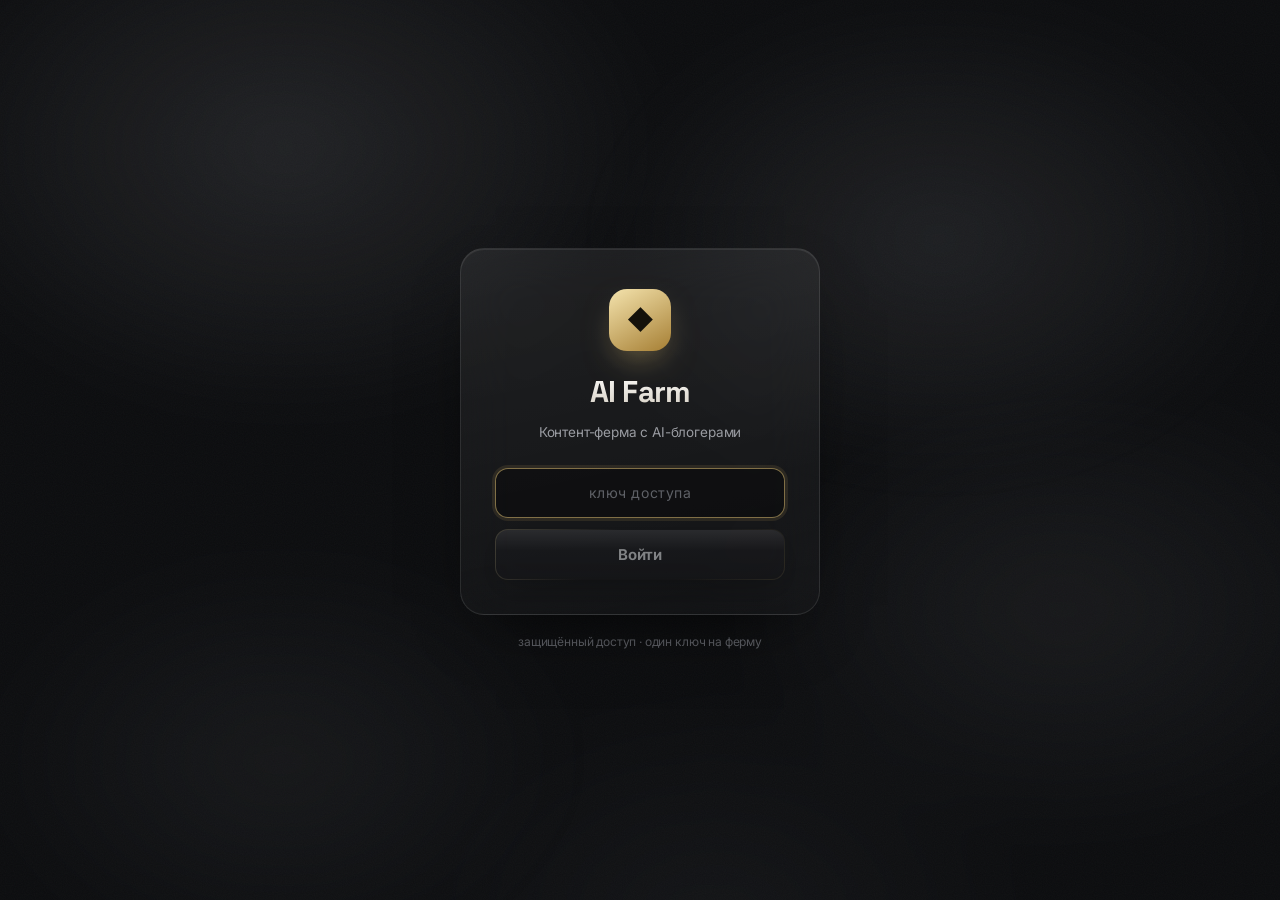
==== commit 15bc98fd: "fix: убрал tooltip-наложение на скоро-плитках + вернул серый фон" ====
--- a/index.html
+++ b/index.html
@@ -15,12 +15,12 @@
     <link rel="preconnect" href="https://fonts.gstatic.com" crossorigin />
     <link href="https://fonts.googleapis.com/css2?family=Space+Grotesk:wght@500;600;700&family=Inter:wght@400;500;600;700&display=swap" rel="stylesheet" />
     <title>AI Farm</title>
-    <script type="module" crossorigin src="./assets/main-DyZEOJ1x.js"></script>
+    <script type="module" crossorigin src="./assets/main-CBF7KkAT.js"></script>
     <link rel="modulepreload" crossorigin href="./assets/preload-helper-Cr7qieaH.js">
-    <link rel="modulepreload" crossorigin href="./assets/cas-Cx5bshoj.js">
-    <link rel="modulepreload" crossorigin href="./assets/CAS-erWx1poH.js">
-    <link rel="stylesheet" crossorigin href="./assets/cas-IDi69cFw.css">
-    <link rel="stylesheet" crossorigin href="./assets/main-NjHy4iji.css">
+    <link rel="modulepreload" crossorigin href="./assets/cas-CxZU_C6a.js">
+    <link rel="modulepreload" crossorigin href="./assets/CAS-CSamVx-T.js">
+    <link rel="stylesheet" crossorigin href="./assets/cas-EJq37WI0.css">
+    <link rel="stylesheet" crossorigin href="./assets/main-DBZe0lyt.css">
   </head>
   <body>
     <div id="root"></div>
--- a/assets/cas-EJq37WI0.css
+++ b/assets/cas-EJq37WI0.css
@@ -0,0 +1 @@
+:root{--bg: #0c0d0f;--fg: #eef0f2;--mut: #9a9ca2;--dim: #5f6167;--gold: #dfc074;--gold-lite: #f4e3ad;--gold-deep: #a67f34;--ink: #14110a;--line: rgba(255, 255, 255, .1);--line-2: rgba(255, 255, 255, .06);--glass: rgba(255, 255, 255, .03);--glass-2: rgba(255, 255, 255, .05);--radius: 20px;--glow: 0 0 60px -14px rgba(223, 192, 116, .4);--shadow: 0 26px 70px -36px rgba(0, 0, 0, .95)}*{box-sizing:border-box}html,body{margin:0}html:before{content:"";position:fixed;top:-45%;right:-45%;bottom:-45%;left:-45%;z-index:-3;pointer-events:none;background:radial-gradient(closest-side,rgba(214,216,224,.11),transparent 66%),radial-gradient(closest-side,rgba(180,183,194,.07),transparent 66%),radial-gradient(closest-side,rgba(150,153,165,.05),transparent 66%);background-position:22% 16%,80% 66%,55% 95%;background-size:48% 48%,42% 42%,40% 40%;background-repeat:no-repeat;filter:blur(24px);animation:drift 20s ease-in-out infinite alternate}@keyframes drift{0%{transform:translate(-11%,-7%) scale(1) rotate(0)}50%{transform:translate(5%,4%) scale(1.1) rotate(7deg)}to{transform:translate(13%,9%) scale(1.2) rotate(-5deg)}}@media(prefers-reduced-motion:reduce){html:before{animation:none}}body{background:var(--bg);color:var(--fg);font:15px/1.55 Inter,-apple-system,BlinkMacSystemFont,Segoe UI,Roboto,system-ui,sans-serif;letter-spacing:-.011em;-webkit-font-smoothing:antialiased;min-height:100vh;overflow-x:hidden}body:before{content:"";position:fixed;top:-40%;right:-40%;bottom:-40%;left:-40%;z-index:-2;pointer-events:none;background:radial-gradient(closest-side,rgba(206,209,219,.1),transparent 65%),radial-gradient(closest-side,rgba(160,164,176,.07),transparent 65%);background-position:74% 26%,24% 82%;background-size:46% 46%,40% 40%;background-repeat:no-repeat;filter:blur(28px);animation:drift2 30s ease-in-out infinite alternate}@keyframes drift2{0%{transform:translate(9%,6%) scale(1) rotate(0)}50%{transform:translate(-3%,-2%) scale(1.08) rotate(-5deg)}to{transform:translate(-12%,-9%) scale(1.18) rotate(-10deg)}}body:after{content:"";position:fixed;top:0;right:0;bottom:0;left:0;z-index:-1;pointer-events:none;opacity:.035;background-image:url("data:image/svg+xml,%3Csvg xmlns='http://www.w3.org/2000/svg' width='140' height='140'%3E%3Cfilter id='n'%3E%3CfeTurbulence type='fractalNoise' baseFrequency='0.9' numOctaves='2'/%3E%3C/filter%3E%3Crect width='140' height='140' filter='url(%23n)'/%3E%3C/svg%3E")}.wrap{max-width:1500px;margin:0 auto;padding:44px clamp(20px,4vw,68px) 120px}header{display:flex;align-items:center;gap:14px;margin-bottom:34px}h1{font-family:Space Grotesk,-apple-system,sans-serif;font-size:26px;margin:0;font-weight:700;letter-spacing:-.03em;color:#fff}.sub{color:var(--mut);font-size:13px}.spend{flex:0 0 auto;font-size:12.5px;font-weight:600;color:#f6f3ec;background:var(--glass);border:1px solid var(--line);padding:7px 14px;border-radius:22px;white-space:nowrap;-webkit-backdrop-filter:blur(14px);backdrop-filter:blur(14px)}.tabs{display:flex;gap:4px;margin-bottom:28px;padding:6px;border-radius:16px;background:var(--glass);border:1px solid var(--line);-webkit-backdrop-filter:blur(18px);backdrop-filter:blur(18px);overflow-x:auto;-webkit-overflow-scrolling:touch;scrollbar-width:none;box-shadow:var(--shadow)}.tabs::-webkit-scrollbar{display:none}.tabs button{flex:1 1 0;white-space:nowrap;background:transparent;border:1px solid transparent;color:var(--mut);border-radius:11px;padding:10px 14px;font-size:13.5px;font-weight:600;transition:all .2s ease;display:inline-flex;align-items:center;justify-content:center;gap:7px}.tabs button svg{width:15px;height:15px;flex:0 0 auto;opacity:.85}.tabs button:hover{color:var(--fg)}.tabs button.on{color:#f6f3ec;border-color:#e7c56b59;background:linear-gradient(150deg,#e7c56b29,#e7c56b0d);box-shadow:0 5px 20px -8px #e7c56b80,inset 0 1px #ffffff14}input,select,button,textarea{font:inherit;color:var(--fg);letter-spacing:inherit;background:var(--glass);border:1px solid var(--line);border-radius:12px;padding:11px 15px;font-size:14px;transition:all .2s ease;outline:none}input::placeholder{color:var(--dim)}input[type=checkbox]{accent-color:var(--gold);width:17px;height:17px;cursor:pointer}input:focus,select:focus{border-color:#e7c56b8c;box-shadow:0 0 0 3px #e7c56b1a}button{cursor:pointer;font-weight:650}button:not(.ghost):not(.tabs button):not(.jactions button):not(.chip):not(.sel-btn){color:var(--fg);font-weight:650;border:1px solid transparent;background:linear-gradient(180deg,#1d1d21,#161619) padding-box,linear-gradient(130deg,rgba(244,227,173,.4),transparent 38%,transparent 66%,rgba(223,192,116,.22)) border-box;box-shadow:0 10px 26px -16px #000c}button:not(.ghost):not(.tabs button):not(.jactions button):not(.chip):not(.sel-btn):hover{filter:none;background:linear-gradient(180deg,#1d1d21,#161619) padding-box,linear-gradient(130deg,rgba(244,227,173,.7),transparent 40%,transparent 62%,rgba(223,192,116,.5)) border-box;box-shadow:0 0 14px -9px #dfc07466}button:hover{filter:brightness(1.05);transform:translateY(-1px)}button:active{transform:translateY(0)}button:disabled{opacity:.4;cursor:not-allowed;transform:none;filter:none}select{-webkit-appearance:none;-moz-appearance:none;appearance:none;cursor:pointer;padding-right:38px;background-image:url("data:image/svg+xml,%3Csvg xmlns='http://www.w3.org/2000/svg' width='12' height='8' viewBox='0 0 12 8'%3E%3Cpath d='M1 1.5L6 6.5L11 1.5' stroke='%23e7c56b' stroke-width='1.6' fill='none' stroke-linecap='round' stroke-linejoin='round'/%3E%3C/svg%3E");background-repeat:no-repeat;background-position:right 14px center;background-size:12px 8px}select:hover{border-color:#e7c56b66}select option{background:#14120b;color:var(--fg)}.sel{position:relative;display:inline-block}.sel-btn{display:inline-flex;align-items:center;gap:10px;justify-content:space-between;color:var(--fg);border:1px solid transparent;background:linear-gradient(180deg,#1b1b1f,#161619) padding-box,linear-gradient(130deg,rgba(244,227,173,.38),transparent 38%,transparent 66%,rgba(223,192,116,.2)) border-box;border-radius:11px;padding:10px 13px;font-size:14px;font-weight:600;cursor:pointer;min-width:132px;width:100%}.sel-btn:hover{background:linear-gradient(180deg,#1b1b1f,#161619) padding-box,linear-gradient(130deg,rgba(244,227,173,.7),transparent 40%,transparent 62%,rgba(223,192,116,.5)) border-box}.sel-chev{width:12px;height:8px;color:#f6f3ec;transition:transform .2s ease;flex:0 0 auto}.sel.open .sel-chev{transform:rotate(180deg)}.sel-list{position:absolute;top:calc(100% + 7px);left:0;min-width:100%;z-index:40;background:#17171b;border:1px solid rgba(223,192,116,.22);border-radius:13px;padding:6px;box-shadow:0 24px 54px -22px #000000e6;animation:seldrop .14s ease}@keyframes seldrop{0%{opacity:0;transform:translateY(-5px)}to{opacity:1;transform:none}}.sel-opt{padding:9px 12px;border-radius:8px;font-size:13.5px;color:var(--mut);cursor:pointer;white-space:nowrap;transition:all .12s ease}.sel-opt:hover{background:#ffffff12;color:var(--fg)}.sel-opt.on{color:#fff;background:#ffffff17;box-shadow:inset 2px 0 0 var(--gold)}.card,.job,.tcard,.stat,.pipe,.verdict,.tbl,.recipe{background:var(--glass);border:1px solid var(--line);border-radius:var(--radius);-webkit-backdrop-filter:blur(18px);backdrop-filter:blur(18px);box-shadow:var(--shadow),inset 0 1px #ffffff0a}.card{display:flex;gap:10px;padding:16px;align-items:center}.card input{flex:1}.toolbar{display:flex;align-items:center;gap:12px;margin-bottom:14px;flex-wrap:wrap}.run-analyze{margin:2px 0 18px;padding:12px 24px}.filters{display:flex;align-items:center;gap:10px;margin:4px 0 18px;flex-wrap:wrap}.filters .sub{color:var(--mut);font-size:13px}.own{display:flex;flex-direction:column;gap:12px;background:var(--glass);border:1px solid var(--line);border-radius:var(--radius);padding:16px;margin-bottom:22px;max-width:560px}.own .copyrow{padding:0}.cmp-grid{grid-template-columns:repeat(3,1fr)!important;gap:14px}@media(max-width:600px){.cmp-grid{grid-template-columns:repeat(2,1fr)!important}}@media(max-width:400px){.cmp-grid{grid-template-columns:1fr!important}}.cmp{padding:10px 10px 12px}.cmp-pair{display:grid;grid-template-columns:1fr 1fr;gap:6px}.cmp-side{position:relative}.cmp-side video{width:100%;aspect-ratio:9/16;object-fit:cover;border-radius:9px;background:#000;display:block}.cmp-side .noimg{display:grid;place-items:center;aspect-ratio:9/16;border-radius:9px;background:#0e0e11;color:var(--dim)}.cmp-lbl{position:absolute;top:6px;left:6px;z-index:2;font:700 10px system-ui;text-transform:uppercase;letter-spacing:.05em;background:#0000009e;color:#fff;padding:2px 8px;border-radius:12px}.cmp .ghost{width:100%;margin-top:10px;padding:9px;font-size:12.5px}.empty{color:var(--mut);text-align:center;padding:50px 20px}.jobs{margin-top:22px;display:grid;grid-template-columns:repeat(2,1fr);gap:14px;align-items:start}.job{padding:18px;transition:border-color .2s}.job.completed{border-color:#e7c56b52}.job.failed{border-color:#e0605257}.job-top{display:flex;align-items:center;gap:10px}.job-top code{color:var(--dim);font-size:12px}.engine{font-size:11px;font-weight:700;letter-spacing:.06em;text-transform:uppercase;background:var(--glass-2);border:1px solid var(--line);padding:3px 10px;border-radius:20px;color:#f6f3ec}.badge{margin-left:auto;font-size:11px;padding:3px 12px;border-radius:20px;text-transform:uppercase;letter-spacing:.05em;font-weight:700}.badge.waiting{background:#ffffff12;color:var(--mut)}.badge.active{background:#e7c56b24;color:#f6f3ec}.badge.completed{background:#78dc9629;color:#a6f0c4}.badge.failed{background:#e060522e;color:#f0a29a}.url{color:var(--mut);font-size:13px;margin:10px 0;overflow:hidden;text-overflow:ellipsis;white-space:nowrap}.bar{height:6px;background:#00000073;border-radius:6px;overflow:hidden}.fill{height:100%;background:linear-gradient(90deg,var(--gold-deep),var(--gold-lite));transition:width .4s ease;box-shadow:0 0 14px #e7c56b8c}.phase{color:var(--mut);font-size:12px;margin-top:8px}.track{display:flex;align-items:flex-start;gap:0;margin:14px 0 12px}.tstep{flex:1;display:flex;flex-direction:column;align-items:center;gap:6px;position:relative;text-align:center}.tstep:before{content:"";position:absolute;top:12px;left:-50%;width:100%;height:2px;background:var(--line);z-index:0}.tstep:first-child:before{display:none}.tstep.done:before,.tstep.active:before{background:linear-gradient(90deg,var(--gold-deep),var(--gold))}.tdot{position:relative;z-index:1;width:25px;height:25px;border-radius:50%;display:grid;place-items:center;font-size:11px;font-weight:800;background:var(--panel, #17181b);border:1.5px solid var(--line);color:var(--mut);transition:all .25s}.tstep.done .tdot{background:linear-gradient(150deg,var(--gold-lite),var(--gold-deep));border-color:transparent;color:#0c0d0f}.tstep.active .tdot{border-color:var(--gold);color:var(--gold);box-shadow:0 0 0 4px #dfc07424;animation:tpulse 1.6s ease-in-out infinite}.tstep.failed .tdot{border-color:#d66;color:#d66;box-shadow:0 0 0 4px #d25a5a24}.tlabel{font-size:10.5px;line-height:1.25;color:var(--mut);max-width:92px}.tstep.done .tlabel{color:#cdbf9a}.tstep.active .tlabel{color:var(--gold-lite);font-weight:650}.tstep.failed .tlabel{color:#d66}@keyframes tpulse{0%,to{box-shadow:0 0 0 3px #dfc0741a}50%{box-shadow:0 0 0 6px #dfc07433}}.job video{width:100%;max-width:300px;max-height:68vh;margin:12px auto 0;border-radius:12px;display:block;object-fit:contain;background:#000}.jcompare{display:flex;gap:10px;margin-top:12px;flex-wrap:wrap;align-items:flex-start}.jc-item{flex:1 1 130px;min-width:0;display:flex;flex-direction:column;gap:5px}.jc-l{font-size:10px;color:var(--gold);text-transform:uppercase;letter-spacing:.05em;font-weight:650}.jc-item video,.jc-item img{width:100%;max-width:none;margin:0;aspect-ratio:9 / 16;object-fit:cover;border-radius:10px;background:#000;display:block}.jc-item img{aspect-ratio:3 / 4}.thumb video{width:100%;height:100%;object-fit:cover;display:block;background:#050506}.err{color:#e8746e;font-size:13px;margin-top:8px}.grid{display:grid;grid-template-columns:repeat(auto-fill,minmax(198px,1fr));gap:16px}.tcard{overflow:hidden;display:flex;flex-direction:column;transition:transform .22s,box-shadow .22s,border-color .22s}.tcard:hover{transform:translateY(-4px);border-color:#e7c56b59;box-shadow:0 24px 54px -24px #e7c56b5c}.thumb{position:relative;display:block;aspect-ratio:9/16;background:#050506}.thumb img{width:100%;height:100%;object-fit:cover}.noimg{width:100%;height:100%;display:grid;place-items:center;color:#2a2c33;font-size:40px}.rank{position:absolute;top:9px;left:9px;background:linear-gradient(150deg,var(--gold-lite),var(--gold-deep));color:var(--ink);font-size:12px;font-weight:800;padding:3px 10px;border-radius:20px}.meta{padding:12px 14px}.meta .author{font-size:13.5px;font-weight:650;overflow:hidden;text-overflow:ellipsis;white-space:nowrap}.meta .stats{color:var(--mut);font-size:12px;margin-top:4px}.meta .date{color:var(--dim);font-size:11px;margin-top:3px}.copyrow{display:flex;flex-direction:column;gap:9px;padding:0 14px 14px}.chips{display:flex;gap:6px}.chip{flex:1;text-align:center;padding:10px 4px;font-size:12.5px;font-weight:650;border:1px solid var(--line);border-radius:11px;color:var(--mut);cursor:pointer;-webkit-user-select:none;user-select:none;background:var(--glass);transition:all .18s ease}.chip:hover{color:var(--fg);border-color:#ffffff2e}.chip.on{color:#fff;border-color:#dfc07480;background:#dfc0741a;box-shadow:inset 0 1px #ffffff0f}.copyrow .run{padding:10px;font-size:13px}.hint{color:var(--mut);font-size:12px;text-align:center}.hint b{color:#f6f3ec}.hint .muted,.muted{color:var(--mut);font-weight:500}.chip-price{display:block;margin-top:3px;font-size:11px;font-weight:700;color:var(--gold)}.chip.on .chip-price{color:var(--gold-lite)}.chainbox{margin-top:22px}.chain-toggle{width:100%;text-align:left;background:var(--glass);border:1px solid var(--line);border-radius:12px;padding:12px 15px;color:var(--fg);font-size:13.5px;font-weight:650;cursor:pointer}.chain-toggle:hover{border-color:#dfc07466}.chain{list-style:none;margin:12px 0 0;padding:0;display:flex;flex-direction:column;gap:10px}.chain-step{display:flex;gap:13px;align-items:flex-start;padding:13px 15px;background:var(--glass);border:1px solid var(--line);border-radius:12px}.chain-num{flex:none;width:26px;height:26px;border-radius:8px;display:grid;place-items:center;font-size:12.5px;font-weight:800;color:#0c0d0f;background:linear-gradient(150deg,var(--gold-lite),var(--gold-deep))}.chain-body{min-width:0}.chain-title{font-size:13.5px;font-weight:700;color:#f6f3ec;margin-bottom:3px}.chain-detail{font-size:12.5px;line-height:1.55;color:var(--mut)}.chain-engine{margin-top:6px;font-size:12px;line-height:1.5;color:var(--gold);background:#dfc07414;border-radius:8px;padding:6px 9px}.pcreator{background:var(--glass);border:1px solid var(--line);border-radius:16px;padding:18px}.pname{width:100%;padding:11px 14px;margin-bottom:14px;background:#00000059;border:1px solid var(--line);border-radius:11px;color:var(--fg);font-size:14px}.pname:focus{outline:none;border-color:#dfc07480}.pfields{display:grid;grid-template-columns:repeat(auto-fill,minmax(180px,1fr));gap:12px;margin-bottom:16px}.pfield{display:flex;flex-direction:column;gap:6px}.pfield>span{font-size:12px;color:var(--mut)}.pcreator .run{width:100%;padding:12px;font-size:14px}.pgrid{display:grid;grid-template-columns:repeat(auto-fill,minmax(220px,1fr));gap:16px;margin-top:12px}.pcard{background:var(--glass);border:1px solid var(--line);border-radius:16px;padding:12px}.pcard-cover{position:relative;display:block;width:100%;padding:0;border:none;border-radius:12px;overflow:hidden;cursor:pointer;background:#000}.pcard-cover:disabled{cursor:default}.pcard-cover img{width:100%;aspect-ratio:3/4;object-fit:cover;display:block;transition:transform .3s}.pcard-cover:hover img{transform:scale(1.04)}.pcard-open{position:absolute;bottom:8px;right:8px;font-size:11px;font-weight:700;color:#0c0d0f;background:linear-gradient(150deg,var(--gold-lite),var(--gold-deep));padding:4px 10px;border-radius:999px;opacity:0;transition:opacity .2s}.pcard-cover:hover .pcard-open{opacity:1}.pcard-meta{display:flex;align-items:center;gap:8px;margin-top:11px}.pcard-name{display:flex;flex-direction:column;gap:1px;min-width:0;flex:1}.pcard-name b{font-size:14.5px;color:#f6f3ec}.phandle{font-size:11.5px;color:var(--gold)}.phandle.big{font-size:14px;margin:2px 0 8px}.badge.ready{color:#8fd39b}.badge.generating{color:var(--gold)}.badge.failed{color:#d66}.pdel{background:none;border:none;color:var(--mut);cursor:pointer;font-size:13px;padding:2px 5px}.pdel:hover{color:#d66}.ptag{font-size:12px;color:var(--mut);margin-top:8px;line-height:1.45}.pshot-ph{width:100%;aspect-ratio:3/4;border-radius:9px;background:#ffffff0a;border:1px solid var(--line2)}.pshot-ph.load{background:linear-gradient(100deg,#ffffff08 30%,#dfc0741a,#ffffff08 70%);background-size:200% 100%;animation:pshimmer 1.4s ease-in-out infinite}.pshot-ph.fail{background:#d25a5a14;border-color:#d25a5a40}@keyframes pshimmer{0%{background-position:200% 0}to{background-position:-200% 0}}.psub{font-size:11px;text-transform:uppercase;letter-spacing:.08em;color:var(--gold);margin:14px 0 8px;font-weight:650}.bloggerbar{display:flex;align-items:center;gap:12px;flex-wrap:wrap;margin:12px 0 4px;padding:12px 15px;background:#dfc0740d;border:1px solid rgba(223,192,116,.28);border-radius:13px}.bloggerbar .bb-l{font-weight:700;color:var(--gold-lite);font-size:13.5px}.bloggerbar .sel{min-width:200px}.pmodal-backdrop{position:fixed;top:0;right:0;bottom:0;left:0;background:#000000b8;-webkit-backdrop-filter:blur(4px);backdrop-filter:blur(4px);z-index:1000;display:grid;place-items:center;padding:24px}.pmodal{background:#111214;border:1px solid var(--line);border-radius:20px;max-width:1000px;width:100%;max-height:90vh;overflow:auto;position:relative}.pmodal-x{position:absolute;top:14px;right:14px;z-index:2;width:34px;height:34px;border-radius:50%;border:1px solid var(--line);background:#00000080;color:var(--fg);font-size:15px;cursor:pointer}.pmodal-x:hover{border-color:var(--gold);color:var(--gold)}.pmodal-body{display:grid;grid-template-columns:1.2fr 1fr;gap:0}.pmodal-photos{padding:22px;border-right:1px solid var(--line2)}.pmodal-main{width:100%;aspect-ratio:3/4;border-radius:14px;overflow:hidden;background:#000;margin-bottom:14px}.pmodal-main img{width:100%;height:100%;object-fit:cover;display:block}.pmodal-thumbs{display:grid;grid-template-columns:repeat(auto-fill,minmax(64px,1fr));gap:7px}.pmthumb{padding:0;border:2px solid transparent;border-radius:9px;overflow:hidden;cursor:pointer;background:#000;position:relative}.pmthumb.on{border-color:var(--gold)}.pmthumb img{width:100%;aspect-ratio:3/4;object-fit:cover;display:block}.pmthumb span{position:absolute;bottom:3px;left:3px;font-size:9px;color:#fff;background:#0009;padding:1px 5px;border-radius:5px}.pmodal-info{padding:24px}.pmodal-info h2{font-size:24px;margin:0;letter-spacing:-.02em}.pabout{font-size:13.5px;color:var(--fg);line-height:1.6;margin:12px 0}.pthemes{display:flex;flex-wrap:wrap;gap:6px;margin:12px 0 16px}.pchip{font-size:11.5px;padding:4px 10px;border-radius:999px;background:#dfc0741a;color:var(--gold-lite);border:1px solid rgba(223,192,116,.25)}.pparams{display:grid;grid-template-columns:1fr 1fr;gap:6px 14px}.pparam{display:flex;justify-content:space-between;gap:8px;font-size:12.5px;padding:5px 0;border-bottom:1px solid var(--line2)}.pparam span{color:var(--mut)}.pparam b{color:#f6f3ec;font-weight:600;text-align:right}.pmodal-hint{margin-top:18px;font-size:12px;color:var(--mut);background:#ffffff08;border-radius:10px;padding:11px 13px;line-height:1.5}@media(max-width:720px){.pmodal-body{grid-template-columns:1fr}.pmodal-photos{border-right:none;border-bottom:1px solid var(--line2)}}.svc-list{display:flex;flex-direction:column;gap:12px}.svc-card{background:var(--glass);border:1px solid var(--line);border-radius:14px;overflow:hidden}.svc-card.open{border-color:#dfc07466}.svc-head{display:flex;align-items:center;gap:13px;width:100%;text-align:left;background:none;border:none;padding:15px 16px 10px;cursor:pointer;color:var(--fg)}.svc-head:disabled{cursor:default}.svc-num{flex:none;width:28px;height:28px;border-radius:9px;display:grid;place-items:center;font-size:13px;font-weight:800;color:#0c0d0f;background:linear-gradient(150deg,var(--gold-lite),var(--gold-deep))}.svc-info{display:flex;flex-direction:column;gap:2px;min-width:0;flex:1}.svc-title{font-size:14px;font-weight:700;color:#f6f3ec}.svc-role{font-size:12px;color:var(--mut);line-height:1.45}.svc-api{flex:none;font-family:ui-monospace,monospace;font-size:11.5px;color:var(--gold);background:#dfc07414;padding:4px 8px;border-radius:7px;white-space:nowrap}.svc-api em{color:var(--mut);font-style:normal}.svc-caret{flex:none;color:var(--mut);font-size:12px}.svc-conn{display:flex;flex-wrap:wrap;gap:7px;padding:0 16px 14px 57px}.svc-tag{font-size:11.5px;padding:3px 9px;border-radius:999px;border:1px solid var(--line);color:var(--mut)}.svc-tag.out{color:#d9c48a;border-color:#dfc0744d}.svc-tag.in{color:#9fb4d0;border-color:#8caad247}.svc-detail{padding:4px 16px 16px;border-top:1px solid var(--line-2)}.svc-meta{display:flex;flex-direction:column;gap:5px;font-size:12.5px;color:var(--mut);line-height:1.5;margin:12px 0 14px}.svc-meta b{color:#d9c48a;font-weight:650}.svc-detail .chain{margin-top:0}h3{font-size:15px;margin:28px 0 12px;font-weight:700;letter-spacing:-.02em}.cards{display:grid;grid-template-columns:repeat(auto-fit,minmax(124px,1fr));gap:12px}.stat{padding:16px;text-align:center}.stat .v{font-size:23px;font-weight:800;letter-spacing:-.03em;color:#fff}.stat .k{color:var(--mut);font-size:12px;margin-top:4px}.tbl{width:100%;border-collapse:collapse;font-size:13px;overflow:hidden}.tbl th,.tbl td{text-align:left;padding:11px 15px;border-bottom:1px solid var(--line-2)}.tbl th{color:var(--mut);font-weight:600;font-size:12px}.tbl tr:last-child td{border-bottom:none}.tbl td:not(:first-child),.tbl th:not(:first-child){text-align:right}.metrics{display:flex;gap:16px;margin:10px 0;color:var(--mut);font-size:13px;flex-wrap:wrap}.jactions{display:flex;gap:8px;margin-top:12px;flex-wrap:wrap}.jactions button{flex:1;padding:10px;font-size:12px;color:var(--fg);font-weight:600;border:1px solid transparent;background:linear-gradient(180deg,#1b1b1f,#161619) padding-box,linear-gradient(130deg,rgba(244,227,173,.35),transparent 38%,transparent 66%,rgba(223,192,116,.18)) border-box}.jactions button:hover{background:linear-gradient(180deg,#1b1b1f,#161619) padding-box,linear-gradient(130deg,rgba(244,227,173,.65),transparent 40%,transparent 62%,rgba(223,192,116,.45)) border-box}.verdict{margin-top:12px;padding:14px}.gold-tag{margin-left:8px;font-size:12px;color:#f6f3ec}.vtext{color:var(--mut);font-size:13px;margin-top:7px}.bugs{margin:8px 0 0;padding-left:18px;color:#e8746e;font-size:12px}.saved-ok{color:#a6f0c4;font-size:13px;margin-top:8px}.recipe{padding:12px;font-size:12px;overflow-x:auto;margin:8px 0;color:#f6f3ec;font-family:ui-monospace,SFMono-Regular,Menlo,monospace}.pipe{padding:22px;display:flex;flex-direction:column;gap:16px;max-width:580px}.pipe .row{display:flex;align-items:center;gap:12px;font-size:14px;flex-wrap:wrap}.pipe .row>span{color:var(--mut);font-size:13px}.pipe .row>span:first-child{min-width:86px}.pipe .chips{flex:1}.pipe button{padding:14px;font-size:15px}label{display:inline-flex;align-items:center;gap:8px;cursor:pointer}.flow{counter-reset:st;display:flex;align-items:center;gap:8px;flex-wrap:wrap;margin:6px 0 24px}.flow .step{position:relative;font-size:12.5px;font-weight:650;color:var(--fg);padding:9px 15px 9px 35px;border-radius:22px;border:1px solid transparent;background:linear-gradient(180deg,#1b1b1f,#161619) padding-box,linear-gradient(130deg,rgba(244,227,173,.3),transparent 48%,rgba(223,192,116,.15)) border-box}.flow .step{padding-left:40px}.flow .step:before{counter-increment:st;content:counter(st);position:absolute;left:13px;top:50%;transform:translateY(-53%);font-family:Space Grotesk,-apple-system,sans-serif;font-size:20px;font-weight:800;line-height:1;background:linear-gradient(160deg,#fff,var(--gold-lite) 45%,var(--gold-deep));-webkit-background-clip:text;background-clip:text;-webkit-text-fill-color:transparent}.flow .step:hover{transform:translateY(-1px)}.flow .arrow{position:relative;width:26px;height:2px;border-radius:2px;font-size:0;background:linear-gradient(90deg,#dfc074b3,#dfc07426)}.flow .arrow:after{content:"";position:absolute;right:-1px;top:50%;width:6px;height:6px;transform:translateY(-50%) rotate(45deg);border-top:2px solid rgba(223,192,116,.6);border-right:2px solid rgba(223,192,116,.6);border-radius:1px}.stepper{display:inline-flex;align-items:center;border-radius:11px;overflow:hidden;border:1px solid transparent;background:linear-gradient(180deg,#1b1b1f,#161619) padding-box,linear-gradient(130deg,rgba(244,227,173,.35),transparent 42%,rgba(223,192,116,.18)) border-box}.stepper .step{width:36px;padding:9px 0;text-align:center;color:var(--mut);cursor:pointer;-webkit-user-select:none;user-select:none;font-size:17px;line-height:1;transition:all .15s}.stepper .step:hover{color:var(--fg);background:#ffffff0d}.stepper .step-val{min-width:32px;text-align:center;font-weight:700;font-size:14px}.pipe .row .sel{flex:1}button.ghost{background:var(--glass-2);border:1px solid var(--line);color:var(--fg);font-weight:600}button.ghost:hover{border-color:#dfc07480;color:#fff}.analytics{margin-bottom:26px}.an-tables{display:grid;grid-template-columns:1fr 1fr;gap:18px;align-items:start}@media(max-width:720px){.an-tables{grid-template-columns:1fr}}@media(max-width:640px){.wrap{padding:28px 14px 100px}header{margin-bottom:22px}h1{font-size:21px}.card{flex-direction:column;align-items:stretch}.card input,.card select,.card button{width:100%}input,select,button{padding:12px 15px;font-size:16px}.toolbar>*{flex:1 1 auto}.grid{grid-template-columns:repeat(2,1fr);gap:12px}.jactions button{flex:1 1 46%;padding:11px}.tabs{gap:2px;padding:5px}.tabs button{flex:0 0 auto;padding:9px 12px;font-size:13px}.jobs{grid-template-columns:1fr}.pgrid{grid-template-columns:repeat(2,1fr);gap:12px}.pfields{grid-template-columns:1fr 1fr}.pparams{grid-template-columns:1fr}.pmodal-thumbs{grid-template-columns:repeat(auto-fill,minmax(52px,1fr))}.bloggerbar .sel{min-width:0;flex:1 1 100%}.tlabel{font-size:9.5px;max-width:62px}.flow{gap:4px}}@media(max-width:380px){.grid,.cards,.pgrid{grid-template-columns:1fr}}.app{display:flex;min-height:100vh;align-items:stretch}.app>.wrap{display:none}.scrim{display:none}.sidebar{width:256px;flex:0 0 256px;position:sticky;top:0;height:100vh;display:flex;flex-direction:column;background:#121316b8;-webkit-backdrop-filter:blur(18px);backdrop-filter:blur(18px);border-right:1px solid var(--line);z-index:40}.side-brand{display:flex;align-items:center;gap:10px;padding:22px 22px 16px;font-size:19px;font-weight:800;letter-spacing:-.02em;color:#fff}.side-logo{color:var(--gold);font-size:16px}.side-nav{flex:1;overflow-y:auto;padding:6px 12px 14px;scrollbar-width:thin}.side-nav::-webkit-scrollbar{width:6px}.side-nav::-webkit-scrollbar-thumb{background:#ffffff14;border-radius:6px}.nav-group{margin-bottom:16px}.nav-title{font-size:10.5px;text-transform:uppercase;letter-spacing:.12em;color:var(--mut);font-weight:700;padding:0 12px 7px}.nav-item{display:flex;align-items:center;gap:11px;width:100%;text-align:left;padding:9px 12px;margin-bottom:2px;background:none;border:1px solid transparent;border-radius:10px;color:var(--mut);font-size:13.5px;font-weight:550;cursor:pointer;transition:all .15s}.nav-item svg{width:17px;height:17px;flex:0 0 auto;opacity:.8}.nav-item span{flex:1;min-width:0}.nav-item:hover{color:var(--fg);background:#ffffff0a}.nav-item.on{color:#f6f3ec;background:linear-gradient(100deg,#dfc07429,#dfc0740d);border-color:#dfc0744d}.nav-item.on svg{opacity:1;color:var(--gold)}.nav-badge{flex:0 0 auto;font-size:10.5px;font-weight:800;color:#0c0d0f;background:var(--gold);border-radius:999px;padding:1px 7px}.side-foot{padding:14px;border-top:1px solid var(--line)}.side-spend{font-size:12.5px;color:var(--mut)}.side-spend b{color:var(--gold-lite)}.main{flex:1;min-width:0;display:flex;flex-direction:column}.topbar{position:sticky;top:0;z-index:30;display:flex;align-items:center;gap:14px;padding:14px clamp(16px,3vw,40px);background:#0c0d0fb3;-webkit-backdrop-filter:blur(14px);backdrop-filter:blur(14px);border-bottom:1px solid var(--line)}.page-title{flex:1;font-size:18px;font-weight:750;letter-spacing:-.01em;color:#f6f3ec}.top-right .spend{font-size:12.5px}.burger{display:none;flex-direction:column;gap:4px;width:38px;height:34px;padding:8px;background:var(--glass);border:1px solid var(--line);border-radius:10px;cursor:pointer}.burger span{display:block;height:2px;background:var(--fg);border-radius:2px}.content{flex:1;padding:clamp(18px,3vw,34px);max-width:1500px;width:100%}.coming{max-width:620px;padding:32px;background:var(--glass);border:1px solid var(--line);border-radius:18px}.coming-badge{display:inline-block;font-size:11px;font-weight:800;text-transform:uppercase;letter-spacing:.08em;color:#0c0d0f;background:linear-gradient(150deg,var(--gold-lite),var(--gold-deep));padding:4px 11px;border-radius:999px}.coming h2{font-size:26px;margin:16px 0 8px;letter-spacing:-.02em}.coming-desc{color:var(--mut);font-size:15px;line-height:1.6}.coming-list{margin:18px 0 0;padding:0;list-style:none;display:flex;flex-direction:column;gap:9px}.coming-list li{position:relative;padding-left:26px;font-size:13.5px;color:var(--fg)}.coming-list li:before{content:"✦";position:absolute;left:4px;color:var(--gold)}.coming-hint{margin-top:20px;font-size:12.5px;color:var(--mut);background:#ffffff08;border-radius:10px;padding:11px 13px}.settings{display:flex;flex-direction:column;gap:16px;max-width:760px}.scard{background:var(--glass);border:1px solid var(--line);border-radius:16px;overflow:hidden}.scard-head{padding:18px 20px 0}.scard-head h3{font-size:16px;margin:0}.scard-head p{color:var(--mut);font-size:13px;margin:5px 0 0}.scard-body{padding:16px 20px 20px}.sform{display:flex;flex-direction:column;gap:12px;margin-bottom:16px}.sform label{display:flex;flex-direction:column;gap:6px}.sform label span{font-size:12px;color:var(--mut)}.sform input{padding:11px 13px;background:#00000059;border:1px solid var(--line);border-radius:10px;color:var(--fg);font-size:14px}.sform input:focus{outline:none;border-color:#dfc07480}.srow{display:flex;gap:10px;flex-wrap:wrap}.krow{display:flex;align-items:center;gap:12px;margin-bottom:14px}.klabel{font-size:12px;color:var(--mut)}.kval{font-family:ui-monospace,monospace;color:var(--gold);background:#dfc07414;padding:4px 10px;border-radius:7px}.soon-rows{display:flex;flex-direction:column;gap:8px}.soon-row{display:flex;justify-content:space-between;align-items:center;font-size:13.5px;color:var(--fg);padding:9px 0;border-bottom:1px solid var(--line2)}.soon-tag,.soon-row .soon-tag{font-size:10.5px;text-transform:uppercase;letter-spacing:.05em;color:var(--gold);background:#dfc0741a;border-radius:999px;padding:2px 8px}.roles-tbl{border:1px solid var(--line);border-radius:12px;overflow:hidden}.roles-head,.roles-row{display:grid;grid-template-columns:1.6fr repeat(5,1fr);align-items:center}.roles-head{background:#ffffff08;font-size:11px;text-transform:uppercase;letter-spacing:.04em;color:var(--gold)}.roles-head>div,.roles-row>div{padding:11px 10px}.roles-row{border-top:1px solid var(--line2);font-size:13px}.rname b{display:block}.rname span{font-size:11.5px;color:var(--mut)}.rp{text-align:center}.rp .yes{color:#8fd39b}.rp .no{color:var(--mut)}.plan{display:flex;align-items:baseline;gap:12px}.plan-name{font-size:22px;font-weight:800;color:var(--gold-lite)}.plan-sub{color:var(--mut);font-size:13px}.billnum{font-size:24px}.billnum b{color:var(--gold)}.billnum span{color:var(--mut);font-size:15px}.billbar{height:8px;background:#0006;border-radius:8px;overflow:hidden;margin-top:12px}.billfill{height:100%;background:linear-gradient(90deg,var(--gold-deep),var(--gold))}@media(max-width:860px){.sidebar{position:fixed;left:0;top:0;transform:translate(-100%);transition:transform .25s ease;box-shadow:0 0 40px #00000080}.app.nav-open .sidebar{transform:translate(0)}.app.nav-open .scrim{display:block;position:fixed;top:0;right:0;bottom:0;left:0;background:#00000080;z-index:35}.burger{display:flex}.roles-head{display:none}.roles-row{grid-template-columns:1fr;gap:0}.roles-row .rp{display:flex;justify-content:space-between;padding:6px 12px}}.side-cta{margin:0 16px 10px;padding:11px;border:none!important;border-radius:12px;font-weight:700;font-size:13.5px;color:#0c0d0f!important;background:linear-gradient(150deg,var(--gold-lite),var(--gold-deep))!important;box-shadow:0 8px 20px -10px #dfc07499}.side-cta:hover{filter:brightness(1.05);transform:translateY(-1px)}.dash{display:flex;flex-direction:column;gap:20px;max-width:1000px}.dash-hero{display:flex;align-items:center;justify-content:space-between;gap:20px;flex-wrap:wrap;padding:26px 28px;background:linear-gradient(120deg,rgba(223,192,116,.08),var(--glass));border:1px solid rgba(223,192,116,.25);border-radius:18px}.dash-hero h2{font-size:24px;margin:0 0 6px;letter-spacing:-.02em}.dash-start{padding:13px 20px!important;font-size:14px}.dash-steps{display:grid;grid-template-columns:repeat(auto-fit,minmax(210px,1fr));gap:14px}.dstep{position:relative;text-align:left;display:flex;flex-direction:column;gap:8px;padding:18px;align-items:flex-start;background:var(--glass);border:1px solid var(--line);border-radius:16px;cursor:pointer;transition:all .18s}.dstep:hover{border-color:#dfc07473;transform:translateY(-3px)}.dstep-n{position:absolute;top:14px;right:16px;font-size:13px;font-weight:800;color:var(--gold-deep)}.dstep-ic{width:40px;height:40px;border-radius:12px;display:grid;place-items:center;background:#dfc0741a}.dstep-ic svg{width:20px;height:20px;color:var(--gold)}.dstep-t{font-size:15px;font-weight:700;color:#f6f3ec}.dstep-d{font-size:12.5px;color:var(--mut);line-height:1.5}.dstep-cta{font-size:12.5px;font-weight:650;color:var(--gold);margin-top:2px}.dash-stats{display:grid;grid-template-columns:repeat(auto-fit,minmax(150px,1fr));gap:12px}.dstat{padding:16px 18px;background:var(--glass);border:1px solid var(--line);border-radius:14px}.dstat-l{display:block;font-size:12px;color:var(--mut);margin-bottom:6px}.dstat-v{font-size:22px;font-weight:800;color:#f6f3ec}.dstat-v em{font-size:14px;font-weight:500;color:var(--mut);font-style:normal}.side-brand{justify-content:space-between}.side-name{flex:1}.side-collapse{width:26px;height:26px;padding:0;flex:0 0 auto;background:var(--glass);border:1px solid var(--line);border-radius:8px;color:var(--mut);font-size:14px;line-height:1;cursor:pointer}.side-search{padding:0 14px 12px}.side-search input{width:100%;padding:9px 12px;background:#0000004d;border:1px solid var(--line);border-radius:10px;color:var(--fg);font-size:13px}.side-search input:focus{outline:none;border-color:#dfc07480}.nav-empty{padding:8px 14px;font-size:12.5px;color:var(--mut)}.side-cta{display:flex;align-items:center;justify-content:center;gap:8px}.side-profile{display:flex;align-items:center;gap:10px;width:100%;margin-top:10px;padding:9px 10px;background:var(--glass);border:1px solid var(--line);border-radius:12px;cursor:pointer;color:var(--fg)}.side-profile:hover{border-color:#dfc07466}.side-avatar{width:32px;height:32px;border-radius:50%;display:grid;place-items:center;font-weight:800;font-size:14px;color:#0c0d0f;background:linear-gradient(150deg,var(--gold-lite),var(--gold-deep));flex:0 0 auto}.side-pinfo{flex:1;min-width:0;display:flex;flex-direction:column;text-align:left}.side-pinfo b{font-size:13px;color:#f6f3ec;white-space:nowrap;overflow:hidden;text-overflow:ellipsis}.side-pinfo span{font-size:11px;color:var(--mut)}.side-profile svg{width:15px;height:15px;color:var(--mut);flex:0 0 auto}@media(min-width:861px){.app.collapsed .sidebar{width:72px;flex:0 0 72px}.app.collapsed .side-name,.app.collapsed .nav-title,.app.collapsed .nav-item>span,.app.collapsed .cta-txt,.app.collapsed .side-search,.app.collapsed .side-spend,.app.collapsed .side-pinfo,.app.collapsed .side-profile>svg,.app.collapsed .nav-badge{display:none}.app.collapsed .side-brand{padding:20px 0 14px;justify-content:center;gap:0}.app.collapsed .side-collapse{position:absolute;top:18px;right:8px}.app.collapsed .side-logo{font-size:20px}.app.collapsed .nav-item,.app.collapsed .side-cta,.app.collapsed .side-profile{justify-content:center;padding-left:0;padding-right:0}.app.collapsed .side-cta{margin:0 12px 10px}.app.collapsed .nav-group{margin-bottom:8px}}.acct-chip{display:flex;align-items:center;gap:9px;padding:5px 6px 5px 12px;background:var(--glass);border:1px solid var(--line);border-radius:999px;cursor:pointer;color:var(--fg)}.acct-chip:hover{border-color:#dfc07466}.acct-name{font-size:13px;font-weight:600;max-width:160px;white-space:nowrap;overflow:hidden;text-overflow:ellipsis}.acct-avatar{width:30px;height:30px;border-radius:50%;display:grid;place-items:center;font-weight:800;font-size:13px;color:#0c0d0f;background:linear-gradient(150deg,var(--gold-lite),var(--gold-deep));flex:0 0 auto}@media(max-width:560px){.acct-name{display:none}.acct-chip{padding:4px}}.nav-item{border:none!important;background:none!important;position:relative;padding:9px 12px}.nav-item:hover{color:var(--fg);background:none!important}.nav-item:hover svg{opacity:1}.nav-item.on{color:var(--gold-lite)!important;background:#dfc07417!important;box-shadow:none}.nav-item.on svg{color:var(--gold);opacity:1}.nav-item.on:before{content:"";position:absolute;left:1px;top:20%;bottom:20%;width:3px;border-radius:3px;background:var(--gold)}.scard,.coming,.dstep,.dstat,.pcard,.pcreator,.job,.tcard,.verdict,.pipe,.own,.bloggerbar,.roles-tbl,.chainbox,.card,.cards>*,.an-tables>div,.pmodal,.svc-card,.track{background:linear-gradient(158deg,#fff1,#ffffff05)!important;backdrop-filter:blur(18px) saturate(1.08);-webkit-backdrop-filter:blur(18px) saturate(1.08);border:1px solid rgba(255,255,255,.1)!important;box-shadow:0 18px 48px -28px #000000d9,inset 0 1px #ffffff0f}.dstep:hover,.pcard:hover,.tcard:hover{border-color:#dfc07473!important;box-shadow:0 22px 55px -26px #000000e6,0 0 0 1px #dfc07426,inset 0 1px #ffffff14}.dash-hero{background:linear-gradient(135deg,#dfc07424,#ffffff08)!important;backdrop-filter:blur(20px) saturate(1.1);-webkit-backdrop-filter:blur(20px) saturate(1.1);border:1px solid rgba(223,192,116,.3)!important;box-shadow:0 20px 60px -30px #000000e6,inset 0 1px #ffffff14}.acct-chip,.spend,.side-spend{backdrop-filter:blur(14px);-webkit-backdrop-filter:blur(14px)}.dash-hero{background:linear-gradient(158deg,#fff1,#ffffff05)!important;border-color:#ffffff1a!important}.nav-item.on{background:none!important}.bloggerbar,.engines{background:linear-gradient(158deg,#ffffff0d,#ffffff04)!important;border-color:#ffffff1a!important}.dstep:hover,.pcard:hover,.tcard:hover{border-color:#ffffff38!important;box-shadow:0 22px 55px -26px #000000e6,inset 0 1px #ffffff14!important}.side-createwrap{position:relative}.create-menu{position:absolute;top:calc(100% + 4px);left:16px;right:16px;z-index:50;padding:8px;background:#18191cf5;-webkit-backdrop-filter:blur(20px);backdrop-filter:blur(20px);border:1px solid var(--line);border-radius:14px;box-shadow:0 24px 60px -24px #000000e6}.cm-title{font-size:10.5px;text-transform:uppercase;letter-spacing:.1em;color:var(--mut);font-weight:700;padding:4px 10px 8px}.cm-item{display:flex;align-items:center;gap:10px;width:100%;padding:9px 10px;background:none;border:none;border-radius:9px;color:var(--fg);font-size:13.5px;cursor:pointer}.cm-item svg{width:17px;height:17px;color:var(--gold);opacity:.9}.cm-item:hover{background:#ffffff0f}.gsearch{position:relative;padding:0 16px 12px}.gsearch>input{width:100%;padding:9px 12px;background:#0000004d;border:1px solid var(--line);border-radius:10px;color:var(--fg);font-size:13px}.gs-panel{position:absolute;top:calc(100% - 4px);left:12px;z-index:60;width:340px;max-width:84vw;max-height:60vh;overflow-y:auto;padding:8px;background:#18191cf7;-webkit-backdrop-filter:blur(20px);backdrop-filter:blur(20px);border:1px solid var(--line);border-radius:14px;box-shadow:0 24px 60px -22px #000000eb}.gs-empty{padding:12px;color:var(--mut);font-size:13px}.gs-group{margin-bottom:6px}.gs-gt{font-size:10px;text-transform:uppercase;letter-spacing:.1em;color:var(--gold);font-weight:700;padding:6px 10px 4px}.gs-item{display:flex;align-items:center;gap:10px;width:100%;padding:8px 10px;background:none;border:none;border-radius:9px;color:var(--fg);font-size:13px;cursor:pointer;text-align:left}.gs-item svg{width:15px;height:15px;flex:0 0 auto;color:var(--mut)}.gs-item:hover{background:#ffffff0f}.gs-l{flex:0 1 auto;white-space:nowrap;overflow:hidden;text-overflow:ellipsis}.gs-s{flex:1;min-width:0;font-size:11.5px;color:var(--mut);white-space:nowrap;overflow:hidden;text-overflow:ellipsis}.page-title{flex:0 0 auto;margin-right:6px}.topbar .gsearch{flex:1 1 auto;max-width:440px;padding:0;position:relative}.topbar .gsearch>input{width:100%;background:#ffffff0a}.topbar .gs-panel{left:0;right:auto;top:calc(100% + 8px);width:440px;max-width:90vw}@media(max-width:620px){.page-title{display:none}.topbar .gsearch{max-width:none}}.side-collapse{display:flex;align-items:center;gap:9px;justify-content:flex-start;width:100%;height:auto;margin-top:10px;padding:9px 12px;background:var(--glass);border:1px solid var(--line);border-radius:10px;color:var(--mut);font-size:12.5px;cursor:pointer;position:static}.side-collapse:hover{color:var(--gold);border-color:#dfc07466}.side-collapse em{font-style:normal}.side-collapse>span{font-size:14px}@media(min-width:861px){.app.collapsed .side-collapse{justify-content:center;position:static;top:auto;right:auto;padding:9px 0}.app.collapsed .side-collapse em{display:none}}.acct-chip{background:none!important;border:none!important;padding:2px;-webkit-backdrop-filter:none!important;backdrop-filter:none!important}.acct-chip:hover{background:none!important}.acct-chip:hover .acct-name{color:var(--gold-lite)}.side-nav{display:flex;flex-direction:column;gap:2px}.nav-item.solo{margin-bottom:2px}.nav-sect{display:flex;flex-direction:column}.nav-head{display:flex;align-items:center;gap:11px;width:100%;padding:9px 12px;background:none;border:none;border-radius:10px;color:var(--fg);font-size:13.5px;font-weight:500;cursor:pointer;text-align:left}.nav-head svg{width:18px;height:18px;flex:0 0 auto;color:var(--mut)}.nav-head .chev{margin-left:auto;font-style:normal;font-size:10px;color:var(--mut);transition:transform .18s}.nav-sect.open .chev{transform:rotate(180deg)}.nav-head:hover{background:#ffffff0d}.nav-head.act{color:var(--gold)}.nav-head.act svg{color:var(--gold)}.nav-sub{display:flex;flex-direction:column;gap:1px;padding:2px 0 4px 14px;margin-left:8px;border-left:1px solid var(--line)}.nav-sub .nav-item{padding:7px 10px;font-size:13px}.nav-sub .nav-item svg{width:15px;height:15px}.app.collapsed .nav-head .chev,.app.collapsed .nav-head span{display:none}.team-list{display:flex;flex-direction:column;gap:8px}.team-row{display:flex;align-items:center;gap:11px;padding:8px 4px}.team-av{width:34px;height:34px;border-radius:50%;display:grid;place-items:center;background:#dfc0742e;color:var(--gold);font-weight:700;flex:0 0 auto}.team-who{display:flex;flex-direction:column}.team-who b{font-size:13.5px}.team-who span{font-size:12px;color:var(--mut)}.role-pill{margin-left:auto;font-size:11px;padding:3px 10px;border-radius:999px}.role-pill.owner{background:#dfc07429;color:var(--gold)}.team-invite{flex:1;padding:9px 12px;background:#00000040;border:1px solid var(--line);border-radius:9px;color:var(--fg);font-size:13px}.api-tbl{display:flex;flex-direction:column}.api-head,.api-row{display:grid;grid-template-columns:1.3fr 2fr .9fr;gap:12px;align-items:center;padding:10px 4px}.api-head{font-size:11px;text-transform:uppercase;letter-spacing:.06em;color:var(--mut);border-bottom:1px solid var(--line)}.api-row{border-bottom:1px solid rgba(255,255,255,.05);font-size:13px}.api-row:last-child{border-bottom:none}.aname b{display:block}.aname span{font-size:11.5px;color:var(--mut)}.ause{color:var(--fg);opacity:.85;font-size:12.5px}.apr{text-align:right}.apr b{color:var(--gold);white-space:nowrap}.apr span{display:block;font-size:11px;color:var(--mut)}@media(max-width:640px){.api-head,.api-row{grid-template-columns:1fr;gap:2px}.apr{text-align:left}.apr span{display:inline;margin-left:6px}}.nav-head{background:none!important}.nav-head:hover{background:none!important;color:var(--gold)}.nav-head:hover svg{color:var(--gold)}.nav-head .chev{margin-left:auto;display:inline-flex}.nav-head .chev svg{width:15px;height:15px;color:var(--mut);transition:transform .2s ease}.nav-sect.open .nav-head .chev svg{transform:rotate(180deg)}.nav-head.act .chev svg{color:var(--gold)}.nav-sub{border-left:none;margin-left:0;padding:1px 0 4px 30px}.nav-sub .nav-item{background:none}.nav-sub .nav-item:hover{background:#ffffff0d}.side-createwrap{padding:0 12px 12px}.side-cta{width:100%;margin:0!important;padding:12px!important}.side-cta .cta-txt{font-weight:700}.topbar{padding-right:14px}.page-title{flex:1 1 auto}.topbar .gsearch{flex:0 0 auto;max-width:none;margin-left:0;padding:0;display:flex;align-items:center;gap:6px;position:relative}.gs-toggle{width:38px;height:38px;display:grid;place-items:center;background:var(--glass);border:1px solid var(--line);border-radius:10px;color:var(--mut);cursor:pointer;flex:0 0 auto}.gs-toggle svg{width:18px;height:18px}.gs-toggle:hover{color:var(--gold);border-color:#dfc07466}.gsearch.open .gs-toggle{color:var(--gold);border-color:#dfc07480}.gsearch>input{width:230px;max-width:46vw;padding:9px 12px;background:#ffffff0d;border:1px solid var(--line);border-radius:10px;color:var(--fg);font-size:13px;animation:gsgrow .16s ease}.gsearch>input:focus{outline:none;border-color:#dfc07480}@keyframes gsgrow{0%{width:0;opacity:0}to{width:230px;opacity:1}}.topbar .gs-panel{left:auto;right:0;top:calc(100% + 8px);width:360px;max-width:84vw}.top-right{margin-left:8px;padding-right:0}.gs-toggle{padding:0!important;box-sizing:border-box;display:inline-flex;align-items:center;justify-content:center;line-height:0}.gs-toggle svg{display:block}.dash{gap:26px;max-width:1120px}.dash-hero{align-items:flex-end}.dash-eyebrow{display:inline-block;font-size:11px;text-transform:uppercase;letter-spacing:.14em;color:var(--gold);font-weight:700;margin-bottom:10px}.dash-hero-tx h2{font-size:26px;margin:0 0 6px;letter-spacing:-.02em}.dash-hero-cta{display:flex;gap:10px;flex-wrap:wrap}.dash-start2{padding:13px 18px!important;font-size:14px}.dstat-bar{display:block;height:4px;margin-top:11px;border-radius:99px;background:#ffffff14;overflow:hidden}.dstat-bar i{display:block;height:100%;background:linear-gradient(90deg,var(--gold-lite),var(--gold-deep));border-radius:99px}.dstat-v em{font-size:13px}.dsec{display:flex;flex-direction:column;gap:14px}.dsec-head{display:flex;align-items:baseline;gap:12px}.dsec-head h3{font-size:15px;font-weight:750;margin:0;letter-spacing:-.01em;color:#f6f3ec}.dsec-head span{font-size:12.5px;color:var(--mut)}.dcards{display:grid;grid-template-columns:repeat(auto-fill,minmax(240px,1fr));gap:12px}.dcard{position:relative;display:flex;align-items:center;gap:13px;padding:15px 16px;text-align:left;background:var(--glass);border:1px solid var(--line);border-radius:14px;cursor:pointer;transition:all .16s}.dcard:hover{border-color:#dfc07473;transform:translateY(-2px)}.dcard-ic{width:40px;height:40px;flex:0 0 auto;border-radius:11px;display:grid;place-items:center;background:#dfc0741a}.dcard-ic svg{width:20px;height:20px;color:var(--gold)}.dcard-tx{display:flex;flex-direction:column;gap:3px;min-width:0;flex:1}.dcard-t{font-size:14px;font-weight:700;color:#f6f3ec;display:flex;align-items:center;gap:8px}.dcard-t em{font-style:normal;font-size:9.5px;font-weight:700;text-transform:uppercase;letter-spacing:.05em;color:var(--mut);background:#ffffff12;padding:2px 6px;border-radius:6px}.dcard-d{font-size:12px;color:var(--mut);white-space:nowrap;overflow:hidden;text-overflow:ellipsis}.dcard-count{font-size:15px;font-weight:800;color:var(--gold);flex:0 0 auto}.dcard-go{flex:0 0 auto;color:var(--mut);font-size:15px;opacity:0;transition:opacity .16s,transform .16s}.dcard:hover .dcard-go{opacity:1;transform:translate(2px)}.dcard.soon{opacity:.8}.dcard-ic,.dstep-ic,.team-av,.role-pill.owner,.dash-hero{background:#ffffff0d!important}.dash-hero{border-color:var(--line)!important}.team-av,.role-pill.owner{color:var(--gold)!important}.projects{max-width:1200px}.proj-top{display:flex;align-items:flex-end;justify-content:space-between;gap:16px;flex-wrap:wrap;margin-bottom:18px}.proj-h{font-size:22px;margin:0 0 4px;letter-spacing:-.02em}.proj-filters{display:flex;align-items:center;gap:10px 18px;flex-wrap:wrap;padding:14px 16px;background:var(--glass);border:1px solid var(--line);border-radius:14px;margin-bottom:18px}.proj-search{flex:1 1 200px;min-width:160px;padding:9px 12px;background:#00000040;border:1px solid var(--line);border-radius:10px;color:var(--fg);font-size:13px}.proj-search:focus{outline:none;border-color:#dfc07480}.fchips{display:flex;align-items:center;gap:6px}.fchips-l,.proj-isel>.fchips-l{font-size:12px;color:var(--mut);margin-right:2px}.fchip{padding:6px 11px;background:#ffffff0a;border:1px solid var(--line);border-radius:999px;color:var(--mut);font-size:12.5px;cursor:pointer}.fchip:hover{color:var(--fg)}.fchip.on{background:#dfc07424;border-color:#dfc07480;color:var(--gold);font-weight:650}.proj-isel{display:flex;align-items:center;gap:8px}.proj-empty{padding:40px 20px;text-align:center;color:var(--mut);font-size:14px;background:var(--glass);border:1px dashed var(--line);border-radius:14px}.proj-grid{display:grid;grid-template-columns:repeat(auto-fill,minmax(250px,1fr));gap:12px}.proj-card{text-align:left;display:flex;flex-direction:column;gap:9px;padding:15px 16px;background:var(--glass);border:1px solid var(--line);border-radius:14px;cursor:pointer;transition:all .16s}.proj-card:hover{border-color:#dfc07473;transform:translateY(-2px)}.proj-card.wip{border-color:#dfc07459}.pc-top{display:flex;align-items:center;justify-content:space-between}.pc-fmt{font-size:11px;font-weight:700;text-transform:uppercase;letter-spacing:.05em;color:var(--mut)}.pc-st{font-size:11px;font-weight:700;padding:3px 9px;border-radius:999px}.pc-st.st-work{background:#dfc07429;color:var(--gold)}.pc-st.st-done{background:#60c78c29;color:#7fd7a6}.pc-st.st-err{background:#e26e6e29;color:#e88}.pc-title{font-size:14px;font-weight:650;color:#f6f3ec;word-break:break-word}.pc-meta{display:flex;flex-wrap:wrap;gap:6px 12px;font-size:12px;color:var(--mut)}.pc-bar{height:4px;border-radius:99px;background:#ffffff14;overflow:hidden}.pc-bar i{display:block;height:100%;background:linear-gradient(90deg,var(--gold-lite),var(--gold-deep))}.pc-int{display:flex;flex-wrap:wrap;gap:5px}.pc-int span{font-size:10.5px;padding:2px 8px;border-radius:999px;background:#ffffff0f;color:var(--mut)}.modal-scrim{position:fixed;top:0;right:0;bottom:0;left:0;z-index:100;background:#060709a8;-webkit-backdrop-filter:blur(4px);backdrop-filter:blur(4px);display:grid;place-items:start center;padding:5vh 16px;overflow-y:auto}.modal{width:100%;max-width:640px;background:#141518fa;border:1px solid var(--line);border-radius:18px;box-shadow:0 40px 100px -30px #000000e6}.modal-head{display:flex;align-items:center;justify-content:space-between;padding:18px 20px;border-bottom:1px solid var(--line)}.modal-head h3{margin:0;font-size:17px}.modal-x{width:32px;height:32px;border-radius:9px;background:var(--glass);border:1px solid var(--line);color:var(--mut);cursor:pointer;font-size:13px}.modal-x:hover{color:var(--fg)}.cp-body{padding:18px 20px 22px;display:flex;flex-direction:column;gap:20px}.cp-block{display:flex;flex-direction:column;gap:10px}.cp-label{font-size:13px;font-weight:700;color:#f6f3ec}.cp-label em{font-style:normal;font-weight:500;font-size:11.5px;color:var(--mut);margin-left:8px}.cp-fmts{display:grid;grid-template-columns:repeat(auto-fill,minmax(150px,1fr));gap:9px}.cp-fmt{position:relative;display:flex;align-items:center;gap:9px;padding:12px;background:#ffffff0a;border:1px solid var(--line);border-radius:12px;color:var(--fg);font-size:13px;cursor:pointer}.cp-fmt svg{width:18px;height:18px;color:var(--mut)}.cp-fmt.on{border-color:#dfc07499;background:#dfc07414}.cp-fmt.on svg{color:var(--gold)}.cp-fmt.soon,.cp-fmt:disabled{opacity:.5;cursor:not-allowed}.cp-fmt.soon:hover,.cp-fmt:disabled:hover{border-color:var(--line);background:#ffffff0a}.cp-fmt em{font-style:normal;font-size:9.5px;text-transform:uppercase;color:var(--mut);background:#ffffff14;padding:1px 5px;border-radius:5px}.cp-ok{margin-left:auto;color:var(--gold)}.cp-ints{display:flex;flex-wrap:wrap;gap:7px}.cp-intc{padding:7px 12px;background:#ffffff0a;border:1px solid var(--line);border-radius:999px;color:var(--mut);font-size:12.5px;cursor:pointer}.cp-intc:hover{color:var(--fg)}.cp-intc.on{background:#dfc07424;border-color:#dfc07480;color:var(--gold);font-weight:600}.cp-intsum{font-size:12px;color:var(--mut)}.cp-soon{font-size:12.5px;color:var(--mut);padding:10px 12px;background:#ffffff08;border:1px solid var(--line);border-radius:10px}.proj-summary{display:grid;grid-template-columns:repeat(4,1fr);gap:10px;margin-bottom:14px}.psum{display:flex;flex-direction:column;align-items:flex-start;gap:2px;padding:14px 16px;background:var(--glass);border:1px solid var(--line);border-radius:14px;cursor:pointer;transition:all .15s}.psum:hover{border-color:#dfc07466}.psum.on{border-color:#dfc07499;background:#dfc07412}.psum-n{font-size:24px;font-weight:800;color:#f6f3ec;line-height:1;font-variant-numeric:tabular-nums}.psum-l{font-size:12px;color:var(--mut)}.psum.s-work .psum-n{color:var(--gold)}.psum.s-done .psum-n{color:#7fd7a6}.psum.s-error .psum-n{color:#e88}.proj-toolbar{display:flex;align-items:center;gap:10px 16px;flex-wrap:wrap;padding:12px 14px;background:var(--glass);border:1px solid var(--line);border-radius:14px;margin-bottom:18px}.proj-search-wrap{display:flex;align-items:center;gap:8px;flex:1 1 220px;min-width:170px;padding:8px 12px;background:#00000040;border:1px solid var(--line);border-radius:10px}.proj-search-wrap svg{width:16px;height:16px;color:var(--mut);flex:0 0 auto}.proj-search-wrap input{flex:1;background:none;border:none;color:var(--fg);font-size:13px}.proj-search-wrap input:focus{outline:none}.proj-search-wrap:focus-within{border-color:#dfc07480}.proj-reset{padding:7px 12px;background:none;border:1px solid var(--line);border-radius:999px;color:var(--mut);font-size:12.5px;cursor:pointer}.proj-reset:hover{color:var(--gold);border-color:#dfc07466}.proj-empty{display:flex;flex-direction:column;align-items:center;gap:10px;padding:46px 20px;text-align:center;background:var(--glass);border:1px dashed var(--line);border-radius:16px}.proj-empty-ic{width:52px;height:52px;border-radius:14px;display:grid;place-items:center;background:#ffffff0d}.proj-empty-ic svg{width:24px;height:24px;color:var(--gold)}.proj-empty-t{font-size:15px;font-weight:700;color:#f6f3ec}.proj-empty-d{font-size:13px;color:var(--mut);margin-bottom:4px}@media(max-width:560px){.proj-summary{grid-template-columns:repeat(2,1fr)}}.fchip,.cp-intc,.proj-reset{border-radius:9px}.pc-st,.pc-int span{border-radius:7px}.fchip.on,.cp-intc.on{background:#dfc0742e!important;border-color:var(--gold)!important;color:var(--gold)!important;font-weight:650}.psum.on{border-color:var(--gold)!important;background:#dfc0741a!important}.psum.on .psum-l{color:var(--gold)}.cp-fmt.on{border-color:var(--gold)!important;background:#dfc0741a!important}.cp-fmt.on span{color:var(--gold)}.modal-x{display:inline-flex;align-items:center;justify-content:center;padding:0!important;line-height:1}.cp-autopost{padding:16px;background:#ffffff08;border:1px solid var(--line);border-radius:14px}.cp-field{display:flex;flex-direction:column;gap:8px;margin-top:12px}.cp-field:first-of-type{margin-top:10px}.cp-fl{font-size:12.5px;font-weight:600;color:#e9e5db}.cp-fl em{font-style:normal;font-weight:400;font-size:11px;color:var(--mut);margin-left:6px}.cp-plats{display:flex;flex-wrap:wrap;gap:7px}.cp-plat{display:inline-flex;align-items:center;gap:6px;padding:8px 13px;background:#ffffff0a;border:1px solid var(--line);border-radius:9px;color:var(--fg);font-size:12.5px;cursor:pointer}.cp-dim{opacity:.5}.cp-dim .cp-intc{cursor:not-allowed}.pc-plats{display:flex;flex-wrap:wrap;gap:5px}.pc-plat{font-size:10.5px;font-weight:600;padding:2px 8px;border-radius:7px;background:#ffffff0f;color:#cdc7ba}.pc-plat.p-keepit{background:#dfc0742e;color:var(--gold)}.fchip.on,.cp-intc.on,.cp-plat.on,.cp-fmt.on{background:linear-gradient(150deg,var(--gold-lite),var(--gold-deep))!important;border-color:var(--gold-deep)!important;color:#fff!important;font-weight:650}.cp-fmt.on span,.cp-fmt.on svg{color:#fff!important}.cp-fmt.on em{color:#fff!important;background:#ffffff38!important}.cp-ok,.cp-fmt.on .cp-ok{color:#fff!important}.psum.on{background:linear-gradient(150deg,var(--gold-lite),var(--gold-deep))!important;border-color:var(--gold-deep)!important}.psum.on .psum-n,.psum.on .psum-l{color:#fff!important}.cp-step{display:inline-grid;place-items:center;width:20px;height:20px;border-radius:6px;background:var(--gold-deep);color:#fff;font-size:11px;font-weight:800;margin-right:8px}.cp-formcfgs{display:flex;flex-direction:column;gap:10px}.cp-formcfg{padding:14px;background:#ffffff08;border:1px solid var(--line);border-radius:12px}.cp-formcfg.soon{opacity:.7}.cpf-head{display:flex;align-items:center;justify-content:space-between;gap:12px;flex-wrap:wrap}.cpf-name{display:inline-flex;align-items:center;gap:8px;font-size:13.5px;font-weight:650;color:#f6f3ec}.cpf-name svg{width:17px;height:17px;color:var(--gold)}.cpf-qty{display:inline-flex;align-items:center;gap:8px;font-size:12.5px;color:var(--mut)}.cpf-trend{margin-top:12px;padding-top:12px;border-top:1px solid var(--line);display:flex;flex-direction:column;gap:10px}.cpf-trend-t{font-size:12px;font-weight:700;text-transform:uppercase;letter-spacing:.05em;color:var(--mut)}.cpf-soon{margin-top:8px;font-size:12px;color:var(--mut)}.cp-foot{display:flex;flex-direction:column;gap:10px;padding-top:6px;border-top:1px solid var(--line)}.cp-cost{font-size:13px;color:var(--fg)}.cp-cost b{color:var(--gold)}.cp-launch{width:100%;padding:13px!important;font-size:14.5px}.cp-chain{padding:12px 14px;background:#ffffff08;border:1px solid var(--line);border-radius:12px}.cp-chain-t{font-size:11.5px;color:var(--mut);margin-bottom:9px}.cp-chain-row{display:flex;flex-wrap:wrap;align-items:center;gap:4px}.cp-svc-wrap{display:inline-flex;align-items:center;gap:4px}.cp-svc{font-size:11.5px;font-weight:600;padding:4px 10px;border-radius:8px;background:#dfc0741f;color:var(--gold);border:1px solid rgba(223,192,116,.25);white-space:nowrap}.cp-arrow{color:var(--mut);font-size:12px}.fchip.on,.cp-intc.on,.cp-plat.on,.cp-fmt.on{color:#14130f!important}.cp-fmt.on span,.cp-fmt.on svg,.cp-ok,.cp-fmt.on .cp-ok{color:#14130f!important}.cp-fmt.on em{color:#14130f!important;background:#00000029!important}.psum.on .psum-n,.psum.on .psum-l{color:#14130f!important}.cpf-row{display:flex;align-items:flex-start;gap:14px;flex-wrap:wrap}.cpf-rl{flex:0 0 130px;min-width:130px;padding-top:7px;font-size:12.5px;color:var(--mut)}.cpf-row .cp-ints,.cpf-row .cp-plats,.cpf-row .chips{flex:1 1 auto}.cpf-check{display:flex;align-items:center;gap:9px;font-size:13px;color:var(--fg);cursor:pointer}@media(max-width:520px){.cpf-rl{flex-basis:100%;padding-top:0}}.cp-autohead{display:flex;align-items:center;justify-content:space-between;gap:12px}.cp-switch{position:relative;width:44px;height:25px;border-radius:999px;background:#ffffff1f;border:1px solid var(--line);cursor:pointer;flex:0 0 auto;padding:0;transition:background .18s}.cp-switch i{position:absolute;top:2px;left:2px;width:19px;height:19px;border-radius:50%;background:#cfc8ba;transition:transform .18s,background .18s}.cp-switch.on{background:linear-gradient(150deg,var(--gold-lite),var(--gold-deep));border-color:var(--gold-deep)}.cp-switch.on i{transform:translate(19px);background:#14130f}.cp-autobody{margin-top:14px;display:flex;flex-direction:column;gap:14px}.msel{position:relative;flex:1 1 auto;min-width:200px}.msel-off{opacity:.5;pointer-events:none}.msel-btn{display:flex;align-items:center;justify-content:space-between;gap:8px;width:100%;padding:9px 12px;background:#00000040;border:1px solid var(--line);border-radius:10px;color:var(--fg);font-size:13px;cursor:pointer}.msel-btn.on,.msel-btn:hover{border-color:#dfc07480}.msel-val.ph{color:var(--mut)}.msel-chev{display:inline-flex}.msel-chev svg{width:15px;height:15px;color:var(--mut)}.msel-panel{position:absolute;z-index:70;top:calc(100% + 6px);left:0;right:0;background:#18191cfa;border:1px solid var(--line);border-radius:12px;box-shadow:0 24px 60px -22px #000000e6;padding:8px}.msel-search{width:100%;padding:8px 10px;margin-bottom:6px;background:#0000004d;border:1px solid var(--line);border-radius:8px;color:var(--fg);font-size:13px}.msel-search:focus{outline:none;border-color:#dfc07480}.msel-list{max-height:240px;overflow-y:auto;display:flex;flex-direction:column;gap:1px}.msel-opt{display:flex;align-items:center;gap:9px;width:100%;padding:8px 9px;background:none;border:none;border-radius:8px;color:var(--fg);font-size:13px;text-align:left;cursor:pointer}.msel-opt:hover{background:#ffffff0f}.msel-box{width:17px;height:17px;flex:0 0 auto;display:grid;place-items:center;border:1px solid var(--line);border-radius:5px;font-size:11px;color:#14130f}.msel-opt.on .msel-box{background:linear-gradient(150deg,var(--gold-lite),var(--gold-deep));border-color:var(--gold-deep)}.msel-opt.on{color:var(--gold)}.msel-empty{padding:10px;color:var(--mut);font-size:12.5px}.msel-tags{display:flex;flex-wrap:wrap;gap:6px;margin-top:8px}.msel-tag{display:inline-flex;align-items:center;gap:6px;padding:4px 9px;background:#dfc07424;border:1px solid rgba(223,192,116,.4);border-radius:8px;color:var(--gold);font-size:12px;cursor:pointer}.msel-tag b{color:var(--mut);font-weight:400}.msel-tag:hover b{color:#e88}.cp-schedrow{display:flex;align-items:center;gap:14px;flex-wrap:wrap;margin-top:10px}.cp-inlab{display:inline-flex;align-items:center;gap:8px;font-size:12.5px;color:var(--mut)}.cp-time{padding:8px 10px;background:#00000040;border:1px solid var(--line);border-radius:9px;color:var(--fg);font-size:13px;color-scheme:dark}.cp-time:focus{outline:none;border-color:#dfc07480}.cp-schednote{font-size:12px;color:var(--gold)}.cp-times{display:flex;flex-wrap:wrap;gap:8px;align-items:center}.cp-timepill{display:inline-flex;align-items:center;gap:4px}.cp-time-x{width:22px;height:22px;border-radius:6px;background:var(--glass);border:1px solid var(--line);color:var(--mut);font-size:10px;cursor:pointer;display:inline-flex;align-items:center;justify-content:center}.cp-time-x:hover{color:#e88}.cp-time-add{padding:8px 12px;background:none;border:1px dashed var(--line);border-radius:9px;color:var(--gold);font-size:12.5px;cursor:pointer}.cp-time-add:hover{border-color:#dfc07480}.cp-schednote{margin-top:10px;font-size:12.5px;color:var(--gold)}.cp-numdur{width:100px;padding:8px 10px;background:#00000040;border:1px solid var(--line);border-radius:9px;color:var(--fg);font-size:13px}.cp-numdur:focus{outline:none;border-color:#dfc07480}.cpf-hint{font-size:12px;color:var(--mut)}.cp-postfrom{padding:9px 12px;background:#0003;border:1px solid var(--line);border-radius:10px;color:var(--fg);font-size:13px}.content{padding-top:12px!important}.projects .proj-top{margin-bottom:12px;align-items:center}.proj-searchbtn{width:38px;height:38px;display:inline-flex;align-items:center;justify-content:center;padding:0;background:#00000040;border:1px solid var(--line);border-radius:10px;color:var(--mut);cursor:pointer;flex:0 0 auto}.proj-searchbtn svg{width:16px;height:16px;display:block}.proj-searchbtn:hover{color:var(--gold);border-color:#dfc07466}.cpf-copyqty{display:flex;align-items:center;gap:10px;flex-wrap:wrap}.cp-qtynum{width:110px;padding:8px 10px;background:#00000040;border:1px solid var(--line);border-radius:9px;color:var(--fg);font-size:13px}.cp-qtynum:focus{outline:none;border-color:#dfc07480}.pc-note{font-size:12px;color:var(--gold)}.pc-note.err{color:#e88}.gtr{max-width:1100px}.gtr-top{display:flex;align-items:center;justify-content:space-between;gap:14px;flex-wrap:wrap;margin-bottom:16px}.gtr-controls{display:flex;align-items:center;gap:10px;flex-wrap:wrap}.gtr-when{font-size:12px;color:var(--mut)}.gtr-grid{display:grid;grid-template-columns:repeat(auto-fill,minmax(300px,1fr));gap:12px}.gtr-card{padding:15px 16px;background:var(--glass);border:1px solid var(--line);border-radius:14px}.gtr-head{display:flex;align-items:center;gap:10px}.gtr-rank{width:24px;height:24px;flex:0 0 auto;display:grid;place-items:center;border-radius:7px;background:#ffffff0f;color:var(--gold);font-size:12px;font-weight:800}.gtr-term{flex:1;font-size:15px;font-weight:700;color:#f6f3ec;text-transform:capitalize}.gtr-traffic{font-size:12px;font-weight:700;color:var(--gold);background:#dfc07424;padding:3px 9px;border-radius:8px;white-space:nowrap}.gtr-arts{display:flex;flex-direction:column;gap:6px;margin-top:11px}.gtr-art{display:flex;flex-direction:column;gap:2px;padding:7px 9px;background:#ffffff08;border:1px solid var(--line);border-radius:9px;text-decoration:none}.gtr-art:hover{border-color:#dfc07466}.gtr-art-t{font-size:12.5px;color:var(--fg);line-height:1.35}.gtr-art-s{font-size:11px;color:var(--mut)}.gtr-controls .fchips-l{margin-right:2px}.gtr-ideas-btn{margin-top:11px;width:100%;padding:8px;background:none;border:1px dashed var(--line);border-radius:9px;color:var(--gold);font-size:12.5px;cursor:pointer}.gtr-ideas-btn:hover{border-color:#dfc07480}.gtr-kwbar{display:flex;gap:10px;align-items:center;margin-bottom:16px}.gtr-sug{display:flex;flex-direction:column;gap:18px}.gtr-sug-sec{display:flex;flex-direction:column;gap:10px}.gtr-sug-h{font-size:13px;color:var(--mut)}.gtr-sug-h b{color:var(--gold)}.gtr-sug-chips{display:flex;flex-wrap:wrap;gap:8px}.gtr-chip{padding:8px 13px;background:#dfc0741a;border:1px solid rgba(223,192,116,.3);border-radius:9px;color:#f6f3ec;font-size:13px;cursor:pointer;text-align:left}.gtr-chip:hover{border-color:var(--gold);background:#dfc07429}.gtr-chip.ghost2{background:#ffffff0a;border-color:var(--line);color:var(--fg)}.gtr-chip.ghost2:hover{border-color:#dfc07466}.pc-click{cursor:pointer;display:flex;flex-direction:column;gap:9px}.pc-actions{display:flex;gap:8px;margin-top:11px;padding-top:11px;border-top:1px solid var(--line)}.pc-act{flex:1;padding:8px;background:#ffffff0a;border:1px solid var(--line);border-radius:9px;color:var(--fg);font-size:12px;cursor:pointer}.pc-act:hover{border-color:#dfc07473;color:var(--gold)}.pc-act.del:hover{border-color:#e26e6e80;color:#e88}::selection{background:#dfc07447;color:#fff}*{scrollbar-width:thin;scrollbar-color:rgba(223,192,116,.28) transparent}*::-webkit-scrollbar{width:10px;height:10px}*::-webkit-scrollbar-thumb{background:#dfc07438;border-radius:99px;border:3px solid transparent;background-clip:padding-box}*::-webkit-scrollbar-thumb:hover{background:#dfc07466;background-clip:padding-box}*::-webkit-scrollbar-track{background:transparent}input:focus-visible,button:focus-visible,.sel-btn:focus-visible,textarea:focus-visible{outline:2px solid rgba(223,192,116,.55);outline-offset:1px}.run,.side-cta{position:relative;overflow:hidden;transition:transform .16s cubic-bezier(.2,.8,.2,1),box-shadow .16s,filter .16s}.run:after,.side-cta:after{content:"";position:absolute;top:0;right:0;bottom:0;left:0;pointer-events:none;background:linear-gradient(180deg,rgba(255,255,255,.22),transparent 42%);opacity:.7}.run:hover:not(:disabled){transform:translateY(-1px);box-shadow:0 12px 26px -12px #dfc0748c}.run:active:not(:disabled){transform:translateY(0)}.run:disabled{opacity:.5}.dcard,.proj-card,.gtr-card,.dstep,.scard,.coming,.dstat,.cp-formcfg,.cp-autopost{position:relative}.dcard:before,.proj-card:before,.gtr-card:before,.dstep:before{content:"";position:absolute;inset:0 0 auto 0;height:1px;border-radius:inherit;background:linear-gradient(90deg,transparent,rgba(255,255,255,.12),transparent);pointer-events:none}.nav-item,.nav-head,.fchip,.cp-plat,.cp-intc,.msel-btn,.gtr-chip,.pc-act,.acct-chip,.sel-btn,.tab,.chip{transition:background .15s,border-color .15s,color .15s,transform .12s}.login{min-height:100vh;display:flex;flex-direction:column;align-items:center;justify-content:center;gap:18px;padding:24px}.login-card{width:100%;max-width:360px;padding:40px 34px 34px;text-align:center;background:linear-gradient(168deg,#ffffff12,#ffffff05);-webkit-backdrop-filter:blur(30px) saturate(1.1);backdrop-filter:blur(30px) saturate(1.1);border:1px solid var(--line);border-radius:24px;box-shadow:var(--shadow),inset 0 1px #ffffff14}.login-logo{width:62px;height:62px;margin:0 auto 18px;display:grid;place-items:center;font-size:26px;color:var(--ink);border-radius:18px;background:linear-gradient(150deg,var(--gold-lite),var(--gold-deep));box-shadow:0 14px 34px -12px #dfc07499}.login-brand{margin:0;font-size:30px;font-weight:800;letter-spacing:-.03em;background:linear-gradient(180deg,#fff,#cfc8ba);-webkit-background-clip:text;background-clip:text;-webkit-text-fill-color:transparent}.login-sub{margin:6px 0 26px;font-size:13.5px;color:var(--mut)}.login-form{display:flex;flex-direction:column;gap:11px}.login-form input{width:100%;padding:13px 15px;text-align:center;letter-spacing:.04em;background:#00000052;border:1px solid var(--line);border-radius:13px;color:var(--fg);font-size:14px}.login-form input:focus{outline:none;border-color:#dfc0748c}.login-form .run{padding:13px!important;font-size:15px;border-radius:13px}.login-err{margin-top:14px;font-size:13px;color:#e88}.login-foot{font-size:12px;color:var(--dim)}@keyframes fadeUp{0%{opacity:0;transform:translateY(8px)}to{opacity:1;transform:none}}.content>*{animation:fadeUp .28s cubic-bezier(.2,.8,.2,1) both}@media(prefers-reduced-motion:reduce){.content>*{animation:none}}.w-subtabs{display:inline-flex;gap:4px;padding:4px;background:#00000038;border:1px solid var(--line);border-radius:13px}.w-subtabs button{padding:8px 16px;background:none;border:none;border-radius:10px;color:var(--mut);font-size:13px;font-weight:600;cursor:pointer;transition:all .15s}.w-subtabs button:hover{color:var(--fg)}.w-subtabs button.on{color:#14130f;background:linear-gradient(150deg,var(--gold-lite),var(--gold-deep));box-shadow:0 6px 16px -8px #dfc07499}.acct-avatar{box-shadow:0 0 0 2px #dfc07447,0 6px 16px -8px #dfc07480}.acct-chip:hover .acct-avatar{box-shadow:0 0 0 2px #dfc07480,0 6px 18px -8px #dfc074b3}.topbar{border-bottom:1px solid transparent;background-image:linear-gradient(#0c0d0fb3,#0c0d0fb3),linear-gradient(90deg,transparent,rgba(223,192,116,.25),transparent);background-origin:border-box;background-clip:padding-box,border-box}.side-logo{color:var(--gold);text-shadow:0 0 18px rgba(223,192,116,.5)}.side-name{font-weight:800;letter-spacing:-.02em;background:linear-gradient(180deg,#fff,#d6cfc0);-webkit-background-clip:text;background-clip:text;-webkit-text-fill-color:transparent}.cas{display:grid;grid-template-columns:300px minmax(360px,1fr) 320px;gap:14px;height:min(78vh,780px);min-height:560px}.cas aside,.cas .cas-center{background:var(--glass);border:1px solid var(--line);border-radius:var(--radius);overflow:hidden;display:flex;flex-direction:column}.cas-tabs{display:flex;flex-wrap:wrap;gap:4px;padding:10px;border-bottom:1px solid var(--line-2)}.cas-tabs button{background:transparent;border:1px solid transparent;color:var(--mut);font-size:12px;font-weight:600;padding:5px 10px;border-radius:999px;cursor:pointer}.cas-tabs button:hover{color:var(--fg)}.cas-tabs button.on{color:var(--ink);background:var(--gold);border-color:var(--gold)}.cas-panel{flex:1;overflow-y:auto;padding:12px 14px 4px}.cas-panel::-webkit-scrollbar{width:8px}.cas-panel::-webkit-scrollbar-thumb{background:var(--line);border-radius:8px}.cas-label{display:block;font-size:11.5px;font-weight:700;letter-spacing:.3px;color:var(--mut);margin-bottom:6px;text-transform:uppercase}.cas-attr,.cas-slider,.w-row{display:block;margin-bottom:16px}.cas-chips{display:flex;flex-wrap:wrap;gap:5px}.cas-chips .chip{font-size:11.5px;padding:4px 9px}.cas-slider input[type=range]{-webkit-appearance:none;-moz-appearance:none;appearance:none;width:100%;height:4px;border-radius:4px;background:linear-gradient(90deg,var(--gold-deep),var(--gold-lite));outline:none;cursor:pointer}.cas-slider input[type=range]::-webkit-slider-thumb{-webkit-appearance:none;width:16px;height:16px;border-radius:50%;background:var(--fg);border:2px solid var(--gold-deep);box-shadow:0 2px 8px #0009;cursor:grab}.cas-slider input[type=range]::-moz-range-thumb{width:14px;height:14px;border-radius:50%;background:var(--fg);border:2px solid var(--gold-deep)}.cas-ends{display:flex;justify-content:space-between;margin-top:4px}.cas-ends i{font-style:normal;font-size:10.5px;color:var(--dim)}.cas-left-foot{display:flex;gap:8px;padding:10px;border-top:1px solid var(--line-2)}.cas-left-foot button{flex:1;font-size:12px;padding:8px;border-radius:10px;cursor:pointer}.cas-center{position:relative}.cas-viewport{flex:1;min-height:0;cursor:grab;touch-action:none}.cas-viewport:active{cursor:grabbing}.cas-viewport canvas{display:block;width:100%;height:100%}.cas-views{display:flex;flex-wrap:wrap;gap:5px;justify-content:center;padding:10px;border-top:1px solid var(--line-2);background:#00000040}.cas-hint{text-align:center;font-size:11px;color:var(--dim);padding:0 0 9px;background:#00000040}.cas-shootbar{padding:12px;border-bottom:1px solid var(--line-2);display:grid;gap:8px}.cas-shootbar .run{width:100%;padding:11px;font-size:13.5px}.cas-mini{display:flex;align-items:center;justify-content:space-between;font-size:11.5px;color:var(--mut)}.cas-mini select{background:var(--glass-2);color:var(--fg);border:1px solid var(--line);border-radius:8px;padding:3px 6px;font-size:11.5px}.cas-seed{display:inline-flex;align-items:center;gap:6px;color:var(--gold);font-weight:700;font-variant-numeric:tabular-nums}button.ghost.xs{padding:2px 7px;font-size:11px;border-radius:8px;cursor:pointer}.cas-shots{flex:1;overflow-y:auto;padding:12px;display:grid;grid-template-columns:1fr 1fr;gap:8px;align-content:start}.cas-shot{margin:0;border-radius:12px;overflow:hidden;background:var(--glass-2);border:1px solid var(--line-2)}.cas-shot img{display:block;width:100%;aspect-ratio:9/16;object-fit:cover}.cas-shot figcaption{font-size:10.5px;color:var(--mut);text-align:center;padding:4px 2px 6px}.cas-shot.ph{aspect-ratio:9/16;background:linear-gradient(110deg,var(--glass-2) 30%,rgba(223,192,116,.1) 50%,var(--glass-2) 70%);background-size:220% 100%;animation:casshimmer 1.3s linear infinite}@keyframes casshimmer{to{background-position:-220% 0}}.cas-empty{grid-column:1 / -1;font-size:12px;color:var(--dim);line-height:1.5}.cas-save{padding:12px;border-top:1px solid var(--line-2);display:grid;gap:8px}.cas-save input{width:100%;background:var(--glass-2);border:1px solid var(--line);color:var(--fg);border-radius:10px;padding:9px 11px;font-size:13px}.cas-note{font-size:11px;color:var(--dim);line-height:1.45}.w-subtabs{display:flex;gap:5px;align-items:center;margin-bottom:12px}.w-subtabs button{background:var(--glass-2);border:1px solid var(--line);color:var(--mut);font-size:11.5px;font-weight:600;padding:5px 10px;border-radius:999px;cursor:pointer}.w-subtabs button.on{color:var(--ink);background:var(--gold);border-color:var(--gold)}.w-shotline{display:flex;align-items:center;gap:8px;margin-top:7px}.w-shot{width:54px;height:54px;object-fit:cover;border-radius:8px;border:1px solid var(--line)}.w-time{font-style:normal;color:var(--dim);font-weight:600}@media(max-width:1180px){.cas{grid-template-columns:1fr;height:auto}.cas-viewport{height:58vh}.cas-shots{grid-template-columns:repeat(3,1fr)}}.pworld{margin-top:16px}.pworld .psub{margin-bottom:6px}.brief{background:var(--glass);border:1px solid var(--line);border-radius:var(--radius);padding:22px}.brief-head h3{margin:0 0 4px;font-size:17px}.brief-head p{margin:0 0 18px;font-size:13px;color:var(--mut);max-width:62ch;line-height:1.5}.brief-grid{display:grid;grid-template-columns:repeat(auto-fit,minmax(240px,1fr));gap:16px 22px}.brief-field{min-width:0}.brief-foot{display:flex;flex-wrap:wrap;gap:10px;align-items:center;margin-top:22px;padding-top:18px;border-top:1px solid var(--line-2)}.brief-foot input{flex:1;min-width:220px;background:var(--glass-2);border:1px solid var(--line);color:var(--fg);border-radius:10px;padding:10px 12px;font-size:13.5px}.brief-foot .ghost{padding:10px 14px;border-radius:10px;cursor:pointer;font-size:13px}.brief-foot .run{padding:10px 20px;font-size:13.5px}.cas-wrap{display:flex;flex-direction:column;gap:12px}.cas-bar{display:flex;flex-wrap:wrap;gap:12px;align-items:center;justify-content:space-between;background:var(--glass);border:1px solid var(--line);border-radius:14px;padding:11px 16px}.cas-who{display:flex;align-items:baseline;gap:10px;flex-wrap:wrap}.cas-who b{font-size:15.5px}.cas-step{font-size:11.5px;color:var(--dim)}.cas-bar-actions{display:flex;gap:8px;flex-wrap:wrap}.cas-bar-actions .ghost{padding:8px 13px;border-radius:10px;cursor:pointer;font-size:12.5px}.cas-bar-actions .run{padding:8px 16px;font-size:12.5px}.pick{background:var(--glass);border:1px solid var(--line);border-radius:var(--radius);padding:20px}.pick-head h3{margin:0 0 4px;font-size:17px}.pick-head p{margin:0 0 16px;font-size:13px;color:var(--mut);max-width:62ch;line-height:1.5}.pick-grid{display:grid;grid-template-columns:repeat(auto-fit,minmax(170px,1fr));gap:12px;margin-bottom:16px}.pick-card{position:relative;padding:0;border:1px solid var(--line);border-radius:12px;overflow:hidden;cursor:pointer;background:var(--glass-2)}.pick-card img{display:block;width:100%;aspect-ratio:3/4;object-fit:cover}.pick-card span{position:absolute;inset:auto 0 0 0;padding:7px;font-size:12px;font-weight:700;background:linear-gradient(transparent,#000c);color:#fff;opacity:0;transition:opacity .15s}.pick-card:hover{border-color:var(--gold)}.pick-card:hover span{opacity:1}.pick .run{width:100%;padding:12px}.shotview{position:relative;align-items:center;justify-content:center;background:#0d0f13}.shotview img{max-width:100%;max-height:100%;object-fit:contain;display:block}.shot-busy{position:absolute;inset:auto 0 12px 0;text-align:center;font-size:12px;color:var(--gold)}.cas-shot.on{border-color:var(--gold)}.cas-shot{cursor:pointer}.cas-step .warn{font-style:normal;color:#d8a05a}.cas-step .okmark{font-style:normal;color:#7fbf8f}.w-detail{margin:7px 0 0 10px;padding-left:9px;border-left:1px solid var(--line-2)}.w-dlabel{display:block;font-size:10.5px;color:var(--dim);margin-bottom:4px}.chip.xs{font-size:10.5px;padding:3px 7px}.w-note{width:100%;margin-top:8px;background:var(--glass-2);border:1px solid var(--line-2);color:var(--fg);border-radius:8px;padding:6px 9px;font-size:11.5px}.warp-host{position:absolute;top:0;right:0;bottom:0;left:0}.warp-host canvas{display:block;width:100%;height:100%}.shotview{position:relative;overflow:hidden}.warp-hint{position:absolute;left:0;right:0;bottom:8px;text-align:center;font-size:10.5px;color:var(--dim);pointer-events:none}.cas-slider .live{font-style:normal;margin-left:6px;font-size:9.5px;letter-spacing:0;color:var(--ink, #0c0d0f);background:var(--gold);border-radius:4px;padding:1px 5px;text-transform:none}.cas-left-foot.col{flex-direction:column}.cas-left-foot.col button{width:100%}.pshot-ph.draft{background:var(--glass-2);animation:none;opacity:.5}.badge.draft{color:var(--mut);border-color:var(--line);background:var(--glass-2)}.cas-lora{margin:4px 0 18px;padding:12px;border-radius:12px;border:1px solid var(--gold-deep);background:#ffffff08}.cas-lora-head{display:flex;flex-direction:column;gap:2px;margin-bottom:12px}.cas-lora-head .cas-label{margin-bottom:0;color:var(--gold)}.cas-lora-head i{font-style:normal;font-size:10px;color:var(--dim)}.cas-lora .cas-slider:last-child{margin-bottom:0}.cas-lora input[type=range]{background:linear-gradient(90deg,var(--line),var(--gold-deep),var(--line))}.lora-val{float:right;font-size:11px;font-weight:700;letter-spacing:0;color:var(--dim);font-variant-numeric:tabular-nums}.lora-val.on{color:var(--gold)}.cas-lora .cas-ends i:nth-child(2){color:var(--line)}
--- a/assets/main-DBZe0lyt.css
+++ b/assets/main-DBZe0lyt.css
@@ -0,0 +1 @@
+.bback{background:none;border:1px solid var(--line);color:var(--mut);font-size:12.5px;padding:7px 14px;border-radius:10px;cursor:pointer;margin-bottom:16px;transition:color .15s,border-color .15s}.bback:hover{color:var(--fg);border-color:var(--gold-deep)}.blist-head{display:flex;justify-content:flex-end;margin-bottom:16px}.blist-head .run{white-space:nowrap;padding:11px 20px;border-radius:12px;cursor:pointer}.bcards{display:grid;grid-template-columns:repeat(auto-fill,minmax(212px,1fr));gap:16px}.bcard{background:var(--glass);border:1px solid var(--line);border-radius:16px;padding:11px;transition:border-color .18s}.bcard:hover{border-color:var(--gold-deep)}.bcard-cover-wrap{position:relative}.bcard-cover{position:relative;display:block;width:100%;padding:0;border:none;border-radius:12px;overflow:hidden;cursor:pointer;background:#000}.bcard-cover img{width:100%;aspect-ratio:3/4;object-fit:cover;display:block;transition:transform .3s}.bcard-cover:hover img{transform:scale(1.04)}.bcard-go{position:absolute;bottom:8px;right:8px;font-size:11px;font-weight:700;color:var(--ink);background:var(--gold);padding:4px 10px;border-radius:20px;opacity:0;transition:opacity .2s}.bcard-cover:hover .bcard-go{opacity:1}.bcard-meta{display:flex;align-items:center;gap:8px;margin-top:10px}.bcard-name{display:flex;flex-direction:column;gap:1px;min-width:0;flex:1}.bcard-name b{font-size:14.5px;color:var(--fg);overflow:hidden;text-overflow:ellipsis;white-space:nowrap}.bcard-name span{font-size:11.5px;color:var(--gold)}.bcard-tag{margin-top:7px;font-size:12px;color:var(--mut);line-height:1.45}.bcard-status{position:absolute;top:8px;left:8px;z-index:2;pointer-events:none;font-size:10.5px;font-weight:700;letter-spacing:.04em;text-transform:uppercase;padding:3px 9px;border-radius:20px;-webkit-backdrop-filter:blur(6px);backdrop-filter:blur(6px)}.bcard-status.failed{background:#e0605238;color:#f0a29a}.bcard-status.generating{background:#dfc07433;color:var(--gold-lite)}.bcard-del{position:absolute;top:8px;right:8px;z-index:2;display:grid;place-items:center;width:28px;height:28px;padding:0;border:none;border-radius:9px;cursor:pointer;color:var(--fg);background:#0c0d0f9e;-webkit-backdrop-filter:blur(6px);backdrop-filter:blur(6px);opacity:0;transform:scale(.9);transition:opacity .16s,transform .16s,background .16s,color .16s}.bcard:hover .bcard-del,.bcard-del:focus-visible{opacity:1;transform:scale(1)}.bcard-del:hover{background:#c4483c;color:#fff}@media(hover:none){.bcard-del{opacity:1;transform:scale(1)}}.bcard-confirm{position:absolute;top:0;right:0;bottom:0;left:0;z-index:3;border-radius:12px;display:flex;flex-direction:column;align-items:center;justify-content:center;gap:6px;padding:16px;text-align:center;background:#0a0b0de6;-webkit-backdrop-filter:blur(3px);backdrop-filter:blur(3px);animation:bfade .14s ease-out}@keyframes bfade{0%{opacity:0}to{opacity:1}}@media(prefers-reduced-motion:reduce){.bcard-confirm{animation:none}}.bcard-confirm b{font-size:14px;color:var(--fg)}.bcard-confirm span{font-size:11.5px;color:var(--mut);line-height:1.45}.bcard-confirm div{display:flex;gap:7px;margin-top:8px}.bcard-confirm button{font-size:12px;padding:7px 14px;border-radius:9px;cursor:pointer;border:1px solid var(--line);background:var(--glass-2);color:var(--mut)}.bcard-confirm button:hover:not(:disabled){color:var(--fg);border-color:var(--gold-deep)}.bcard-confirm button.danger{background:#c4483c;border-color:#c4483c;color:#fff;font-weight:600}.bcard-confirm button.danger:hover:not(:disabled){background:#d8574a;border-color:#d8574a;color:#fff}.bcard-confirm button:disabled{opacity:.6;cursor:default}.bcard.asking:hover{border-color:var(--line)}.bcard.asking .bcard-cover{cursor:default}.bph{width:100%;aspect-ratio:3/4;border-radius:12px;background:var(--glass-2);animation:bpulse 1.7s ease-in-out infinite}.bph.fail{background:#e060521f;animation:none}@keyframes bpulse{0%,to{opacity:.45}50%{opacity:.8}}@media(prefers-reduced-motion:reduce){.bph{animation:none}}.bskel{display:grid;grid-template-columns:repeat(auto-fill,minmax(212px,1fr));gap:16px}.bempty{display:flex;flex-direction:column;align-items:center;gap:8px;padding:46px 24px;text-align:center;border:1px dashed var(--line);border-radius:16px}.bempty b{font-size:15px;color:var(--fg)}.bempty span{font-size:13px;color:var(--mut);max-width:52ch;line-height:1.55}.bempty.big{padding:64px 24px}.bempty .run{margin-top:12px;padding:10px 20px;border-radius:12px;cursor:pointer}.bhead{display:grid;grid-template-columns:132px 1fr auto;gap:20px;align-items:start;background:var(--glass);border:1px solid var(--line);border-radius:18px;padding:18px;margin-bottom:20px}@media(max-width:720px){.bhead{grid-template-columns:96px 1fr}.bhead-act{grid-column:1 / -1}}.bhead-face img,.bhead-face .bph{width:100%;border-radius:13px;aspect-ratio:3/4;object-fit:cover;display:block}.bhead-info{min-width:0}.bhead-info h2{margin:0 0 2px;font-size:23px;letter-spacing:-.015em}.bhandle{font-size:13px;color:var(--gold);margin-bottom:6px}.btag{font-size:13.5px;color:var(--mut);line-height:1.5;max-width:60ch}.bthemes{display:flex;flex-wrap:wrap;gap:5px;margin-top:10px}.bthemes span{font-size:11.5px;color:var(--mut);background:var(--glass-2);border:1px solid var(--line-2);border-radius:20px;padding:3px 10px}.bhead-act .run{padding:10px 18px;border-radius:12px;cursor:pointer;white-space:nowrap}.bstats{display:flex;gap:22px;margin-top:14px;flex-wrap:wrap}.bstat{display:flex;flex-direction:column}.bstat b{font-size:19px;color:var(--fg);font-variant-numeric:tabular-nums;line-height:1.15}.bstat span{font-size:11px;color:var(--dim);text-transform:uppercase;letter-spacing:.06em}.bwarn{font-size:12.5px;color:var(--gold);background:#dfc07412;border:1px solid var(--gold-deep);border-radius:10px;padding:8px 13px;margin-bottom:14px}.btabs{display:flex;gap:6px;flex-wrap:wrap;margin-bottom:16px;border-bottom:1px solid var(--line-2)}.btabs button{background:none;border:none;border-bottom:2px solid transparent;color:var(--mut);font-size:13.5px;padding:9px 13px;cursor:pointer;display:flex;align-items:center;gap:7px;margin-bottom:-1px}.btabs button:hover{color:var(--fg)}.btabs button.on{color:var(--fg);border-bottom-color:var(--gold)}.btabs button i{font-style:normal;font-size:10.5px;font-weight:700;color:var(--ink);background:var(--gold-deep);border-radius:20px;padding:1px 7px;font-variant-numeric:tabular-nums}.btabs button.on i{background:var(--gold)}.bgrid{display:grid;grid-template-columns:repeat(auto-fill,minmax(180px,1fr));gap:12px}.bgrid.vids{grid-template-columns:repeat(auto-fill,minmax(260px,1fr))}.bshot{margin:0;border:1px solid var(--line);border-radius:13px;overflow:hidden;background:var(--glass);cursor:zoom-in;transition:border-color .18s}.bshot:hover{border-color:var(--gold-deep)}.bshot img{width:100%;aspect-ratio:3/4;object-fit:cover;display:block}.bshot figcaption{display:flex;align-items:baseline;justify-content:space-between;gap:8px;padding:8px 11px;font-size:11.5px}.bshot figcaption span{color:var(--mut);overflow:hidden;text-overflow:ellipsis;white-space:nowrap}.bshot figcaption i{font-style:normal;color:var(--dim);flex:none}.bclip{margin:0;border:1px solid var(--line);border-radius:13px;overflow:hidden;background:var(--glass)}.bclip video{width:100%;display:block;background:#000;aspect-ratio:9/16;object-fit:contain}.bclip figcaption{padding:10px 12px;display:flex;flex-direction:column;gap:3px}.bclip figcaption b{font-size:13.5px;color:var(--fg)}.bclip figcaption span{font-size:11.5px;color:var(--mut)}.bclip figcaption i{font-style:normal;font-size:11px;color:var(--dim)}.btexts{display:flex;flex-direction:column;gap:12px}.btext{border:1px solid var(--line);border-radius:13px;background:var(--glass);padding:14px 16px}.btext-head{display:flex;align-items:baseline;gap:9px;flex-wrap:wrap;margin-bottom:8px}.btext-head b{font-size:13.5px;color:var(--gold)}.btext-head span{font-size:11.5px;color:var(--mut);background:var(--glass-2);border-radius:20px;padding:2px 9px}.btext-head i{font-style:normal;font-size:11.5px;color:var(--dim);margin-left:auto}.btext p{margin:0 0 10px;font-size:13.5px;color:var(--mut);line-height:1.6;white-space:pre-wrap}.btext p.clip{display:-webkit-box;-webkit-line-clamp:4;-webkit-box-orient:vertical;overflow:hidden}.bmore{font-size:12px;color:var(--dim);margin-bottom:8px}.btext .ghost.small{font-size:12px;padding:5px 12px;border-radius:9px;cursor:pointer}.bjson{margin:12px 0 0;padding:12px;border-radius:10px;background:#00000059;font-family:ui-monospace,SF Mono,Menlo,monospace;font-size:11.5px;color:var(--mut);overflow-x:auto;max-height:420px;overflow-y:auto;line-height:1.55}.bprojects{display:flex;flex-direction:column;gap:10px}.bproj{display:flex;align-items:center;gap:12px;flex-wrap:wrap;border:1px solid var(--line);border-radius:12px;background:var(--glass);padding:12px 15px}.bproj b{font-size:13.5px;color:var(--fg)}.bproj i{font-style:normal;font-size:11.5px;color:var(--dim)}.bproj i:last-child{margin-left:auto}.blight{position:fixed;top:0;right:0;bottom:0;left:0;z-index:90;background:#000000db;display:flex;align-items:center;justify-content:center;padding:32px;cursor:zoom-out}.blight img{max-width:100%;max-height:100%;border-radius:10px;display:block;cursor:default}.btracks{display:flex;flex-direction:column;gap:10px}.btrack{border:1px solid var(--line);border-radius:13px;background:var(--glass);padding:13px 15px}.btrack-head{display:flex;align-items:baseline;gap:9px;flex-wrap:wrap;margin-bottom:10px}.btrack-head b{font-size:13.5px;color:var(--fg)}.btrack-head span{font-size:11.5px;color:var(--mut);background:var(--glass-2);border-radius:20px;padding:2px 9px}.btrack-head i{font-style:normal;font-size:11.5px;color:var(--dim);margin-left:auto}.btrack audio{width:100%;height:34px;display:block}.barchive{margin-top:28px;border-top:1px solid var(--line-2);padding-top:16px}.barchive-toggle{display:flex;align-items:baseline;gap:9px;width:100%;background:none;border:none;cursor:pointer;padding:4px 0;color:var(--mut);font-size:13px;text-align:left}.barchive-toggle:hover{color:var(--fg)}.barchive-toggle i{font-style:normal;font-size:11.5px;color:var(--dim)}.bcards.arch{margin-top:14px;opacity:.72;transition:opacity .18s}.bcards.arch:hover{opacity:1}.bcard-restore{position:absolute;left:8px;right:8px;bottom:8px;z-index:2;padding:7px 10px;border-radius:9px;cursor:pointer;font-size:12px;font-weight:600;border:1px solid var(--gold-deep);color:var(--ink);background:var(--gold)}.bcard-restore:hover:not(:disabled){background:var(--gold-lite)}.bcard-restore:disabled{opacity:.7;cursor:default}.st-lead{color:var(--mut);font-size:14.5px;max-width:78ch;margin:0 0 16px;line-height:1.6}.st-err{color:#ff9c8a;background:#ff5a4614;border:1px solid rgba(255,90,70,.25);border-radius:12px;padding:10px 13px;font-size:13.5px;margin:12px 0}.st-note{color:var(--mut);font-size:12.5px}.st-empty{color:var(--dim);font-size:13.5px;padding:18px 0}.st-bar{display:flex;align-items:center;gap:15px;padding:13px 18px;margin-bottom:18px;background:linear-gradient(180deg,#dfc07412,#ffffff05);border:1px solid var(--line);border-radius:20px}.st-bar .ava{width:56px;height:56px;border-radius:16px;object-fit:cover;flex:none;background:var(--glass-2);display:grid;place-items:center;color:var(--dim)}.st-bar .who{min-width:0}.st-bar .who b{font-size:17px;display:block;letter-spacing:-.01em}.st-bar .who span{color:var(--mut);font-size:12.5px}.st-bar .spacer{margin-left:auto}.st-pill{font-size:12px;padding:5px 11px;border-radius:999px;border:1px solid var(--line);color:var(--mut);background:var(--glass);white-space:nowrap}.st-pill b{color:var(--gold);font-weight:700}.st-shell{display:grid;grid-template-columns:350px minmax(0,1fr);gap:18px;align-items:start}@media(max-width:1040px){.st-shell{grid-template-columns:1fr}.st-side{position:static!important}}.st-side{position:sticky;top:12px;display:flex;flex-direction:column;gap:12px}.st-card{background:linear-gradient(180deg,#ffffff0b,#ffffff05);border:1px solid var(--line);border-radius:20px;padding:18px}.st-card-head{display:flex;align-items:center;gap:10px;margin-bottom:14px}.st-card-head h3{margin:0;font-size:15.5px;letter-spacing:-.01em}.st-card-head .right{margin-left:auto;display:flex;gap:6px}.st-group+.st-group{margin-top:14px;padding-top:14px;border-top:1px solid var(--line-2)}.st-group>.t{font-size:10.5px;letter-spacing:.14em;text-transform:uppercase;color:var(--gold);font-weight:700;margin-bottom:8px}.st-chips{display:flex;flex-wrap:wrap;gap:6px}.st-chip{font-size:12.5px;padding:5px 11px;border-radius:999px;border:1px solid var(--line);color:var(--fg);background:var(--glass-2);line-height:1.35}.st-chip.gold{color:var(--gold-lite);border-color:#dfc07459;background:#dfc07412}.st-chip.mute{color:var(--mut)}.st-chip.no{color:#d99a92;border-color:#ff786438}.st-quote{color:var(--mut);font-size:13px;line-height:1.55;border-left:2px solid rgba(223,192,116,.4);padding-left:11px}.st-pillar{display:flex;gap:9px;padding:8px 0;border-top:1px solid var(--line-2);font-size:13px}.st-pillar:first-of-type{border-top:0}.st-pillar .dot{width:6px;height:6px;border-radius:50%;background:var(--gold);margin-top:7px;flex:none}.st-pillar b{display:block}.st-pillar span{color:var(--mut);font-size:12.5px}.st-btn{background:linear-gradient(150deg,var(--gold-lite),var(--gold-deep));color:var(--ink);border:0;border-radius:12px;padding:11px 20px;font:inherit;font-weight:700;cursor:pointer;box-shadow:0 10px 26px -16px #dfc074e6;transition:transform .12s,filter .12s}.st-btn:hover:not(:disabled){transform:translateY(-1px);filter:brightness(1.05)}.st-btn:disabled{opacity:.5;cursor:default}.st-btn.ghost{background:transparent;color:var(--fg);border:1px solid var(--line);font-weight:600}.st-btn.ghost:hover:not(:disabled){border-color:#dfc07480;transform:none}.st-btn.sm{padding:5px 11px;font-size:12.5px;border-radius:9px;font-weight:600}.st-row{display:flex;flex-wrap:wrap;gap:10px;align-items:flex-end}.st-field{display:flex;flex-direction:column;gap:5px;font-size:12px;color:var(--mut)}.st-field select,.st-field input,.st-card textarea{background:#00000059;color:var(--fg);border:1px solid var(--line);border-radius:10px;padding:9px 11px;font:inherit;font-size:13.5px;min-width:110px}.st-field select:focus,.st-field input:focus,.st-card textarea:focus{outline:0;border-color:#dfc07480}.st-card textarea{width:100%;min-height:58px;resize:vertical;line-height:1.5}.st-edit label{display:flex;flex-direction:column;gap:5px;font-size:12px;color:var(--mut);margin-bottom:10px}.st-check{display:flex;align-items:center;gap:7px;font-size:13px;color:var(--mut);cursor:pointer}.st-check input{width:16px;height:16px;accent-color:var(--gold)}.st-seg{display:inline-flex;gap:4px;padding:4px;background:#0000004d;border:1px solid var(--line);border-radius:14px;flex-wrap:wrap}.st-seg button{background:transparent;border:0;color:var(--mut);border-radius:10px;padding:8px 15px;font:inherit;font-size:13.5px;cursor:pointer}.st-seg button:hover{color:var(--fg)}.st-seg button.on{color:var(--ink);background:linear-gradient(150deg,var(--gold-lite),var(--gold-deep));font-weight:700}.st-pick{display:grid;grid-template-columns:repeat(auto-fill,minmax(150px,1fr));gap:12px}.st-pcard{background:var(--glass);border:1px solid var(--line);border-radius:18px;padding:0;overflow:hidden;cursor:pointer;text-align:left;color:inherit;transition:border-color .15s,transform .15s}.st-pcard:hover{border-color:#dfc07473;transform:translateY(-2px)}.st-pcard.on{border-color:var(--gold);box-shadow:var(--glow)}.st-pcard img{display:block;width:100%;aspect-ratio:1;object-fit:cover}.st-pcard .ph{width:100%;aspect-ratio:1;background:var(--glass-2);display:grid;place-items:center;color:var(--dim);font-size:26px}.st-pcard .meta{padding:10px 12px 12px}.st-pcard .nm{font-weight:700;font-size:14px}.st-pcard .sub{color:var(--mut);font-size:11.5px;margin-top:3px;display:flex;gap:6px;align-items:center}.st-dot{width:6px;height:6px;border-radius:50%;background:var(--gold);flex:none}.st-feed{display:flex;flex-direction:column;gap:14px;margin-top:16px}.st-post{background:linear-gradient(180deg,#ffffff0b,#ffffff05);border:1px solid var(--line);border-radius:20px;padding:18px 20px 16px;min-width:0;transition:border-color .18s,transform .18s,box-shadow .18s;animation:stfade .32s ease both}.st-post:hover{border-color:#dfc07452;transform:translateY(-1px);box-shadow:0 18px 44px -34px #000000e6}@keyframes stfade{0%{opacity:0;transform:translateY(6px)}to{opacity:1;transform:none}}@media(prefers-reduced-motion:reduce){.st-post{animation:none}.st-post:hover{transform:none}}.st-post-head{display:flex;align-items:center;gap:9px;margin-bottom:11px;flex-wrap:wrap}.st-num{width:26px;height:26px;border-radius:9px;flex:none;display:grid;place-items:center;font-size:12.5px;font-weight:800;color:var(--ink);font-variant-numeric:tabular-nums;background:linear-gradient(150deg,var(--gold-lite),var(--gold-deep))}.st-post-head .len{margin-left:auto;color:var(--dim);font-size:11.5px;font-variant-numeric:tabular-nums;white-space:nowrap}.st-badges{display:flex;flex-wrap:wrap;gap:6px}.st-badge{font-size:10.5px;letter-spacing:.09em;text-transform:uppercase;font-weight:700;padding:4px 10px;border-radius:8px;color:var(--gold);background:#dfc0741a;border:1px solid rgba(223,192,116,.2)}.st-badge.plain{color:var(--mut);background:var(--glass-2);border-color:var(--line)}.st-post h4{margin:0 0 8px;font-size:17.5px;line-height:1.32;letter-spacing:-.015em;text-wrap:balance}.st-hook{color:var(--gold-lite);font-size:15px;font-weight:600;line-height:1.5;margin:0 0 9px}.st-post p{margin:7px 0;font-size:14px;line-height:1.62;color:var(--fg)}.st-post p.dim{color:var(--mut);font-size:13px}.st-post p.text{white-space:pre-line;font-size:15px;line-height:1.72;max-width:62ch;margin:6px 0 4px}.st-post p.text:first-line{color:var(--gold-lite);font-weight:600}.st-tags{color:var(--gold);font-size:12.5px;margin-top:10px;word-break:break-word;opacity:.8;line-height:1.6}.st-acts{display:flex;flex-wrap:wrap;gap:8px;margin-top:14px;padding-top:12px;border-top:1px solid var(--line-2)}.st-beat{display:grid;grid-template-columns:88px minmax(0,1fr);gap:16px;padding:13px 0;border-top:1px solid var(--line-2)}.st-beat:first-of-type{border-top:0;padding-top:4px}.st-beat .t{font-family:ui-monospace,SFMono-Regular,Menlo,monospace;font-size:12.5px;color:var(--gold);font-variant-numeric:tabular-nums}.st-beat .t em{display:block;font-style:normal;color:var(--dim);font-size:11px;margin-top:4px;letter-spacing:.04em}.st-beat .say{font-size:14.5px;line-height:1.6}.st-beat .scr{color:var(--mut);font-size:12.5px;margin-top:5px;line-height:1.5}.st-skel{height:118px;border-radius:20px;background:linear-gradient(90deg,var(--glass) 25%,var(--glass-2) 37%,var(--glass) 63%);background-size:400% 100%;animation:stshine 1.4s ease infinite;border:1px solid var(--line)}@keyframes stshine{0%{background-position:100% 0}to{background-position:0 0}}@media(prefers-reduced-motion:reduce){.st-skel{animation:none}}.st-toast{position:fixed;bottom:26px;left:50%;transform:translate(-50%);z-index:60;background:#14110af5;color:var(--gold-lite);border:1px solid rgba(223,192,116,.35);border-radius:999px;padding:10px 20px;font-size:13.5px;box-shadow:var(--shadow)}.st-meta{color:var(--dim);font-size:11.5px;margin-top:10px;font-family:ui-monospace,SFMono-Regular,Menlo,monospace}.st-gal{display:grid;grid-template-columns:repeat(auto-fill,minmax(190px,1fr));gap:12px;margin-top:14px}.st-shot{background:var(--glass);border:1px solid var(--line);border-radius:16px;overflow:hidden;margin:0}.st-shot img{display:block;width:100%;height:auto}.st-shot .cap{padding:10px 12px 12px;font-size:12.5px;color:var(--mut)}.st-shot .cap b{display:block;color:var(--fg);font-size:13.5px;margin-bottom:2px}.st-progress{height:6px;border-radius:999px;background:var(--glass-2);overflow:hidden;margin-top:10px}.st-progress i{display:block;height:100%;background:linear-gradient(90deg,var(--gold-deep),var(--gold-lite));transition:width .4s}.st-hint{margin-top:14px;padding:22px;border:1px dashed var(--line);border-radius:20px;background:#ffffff04;color:var(--mut);font-size:13.8px;line-height:1.6}.st-hint b{color:var(--fg);display:block;margin-bottom:5px;font-size:15px}.st-hist{border-top:1px solid var(--line-2)}.st-hist>summary{cursor:pointer;padding:11px 2px;font-size:13.5px;color:var(--mut);display:flex;align-items:center;gap:9px;list-style:none}.st-hist>summary::-webkit-details-marker{display:none}.st-hist>summary:hover{color:var(--fg)}.st-hist>summary b{color:var(--fg);font-weight:650}.st-hist>summary .when{margin-left:auto;color:var(--dim);font-size:12px;font-variant-numeric:tabular-nums}.st-hist[open]>summary{color:var(--gold-lite)}
